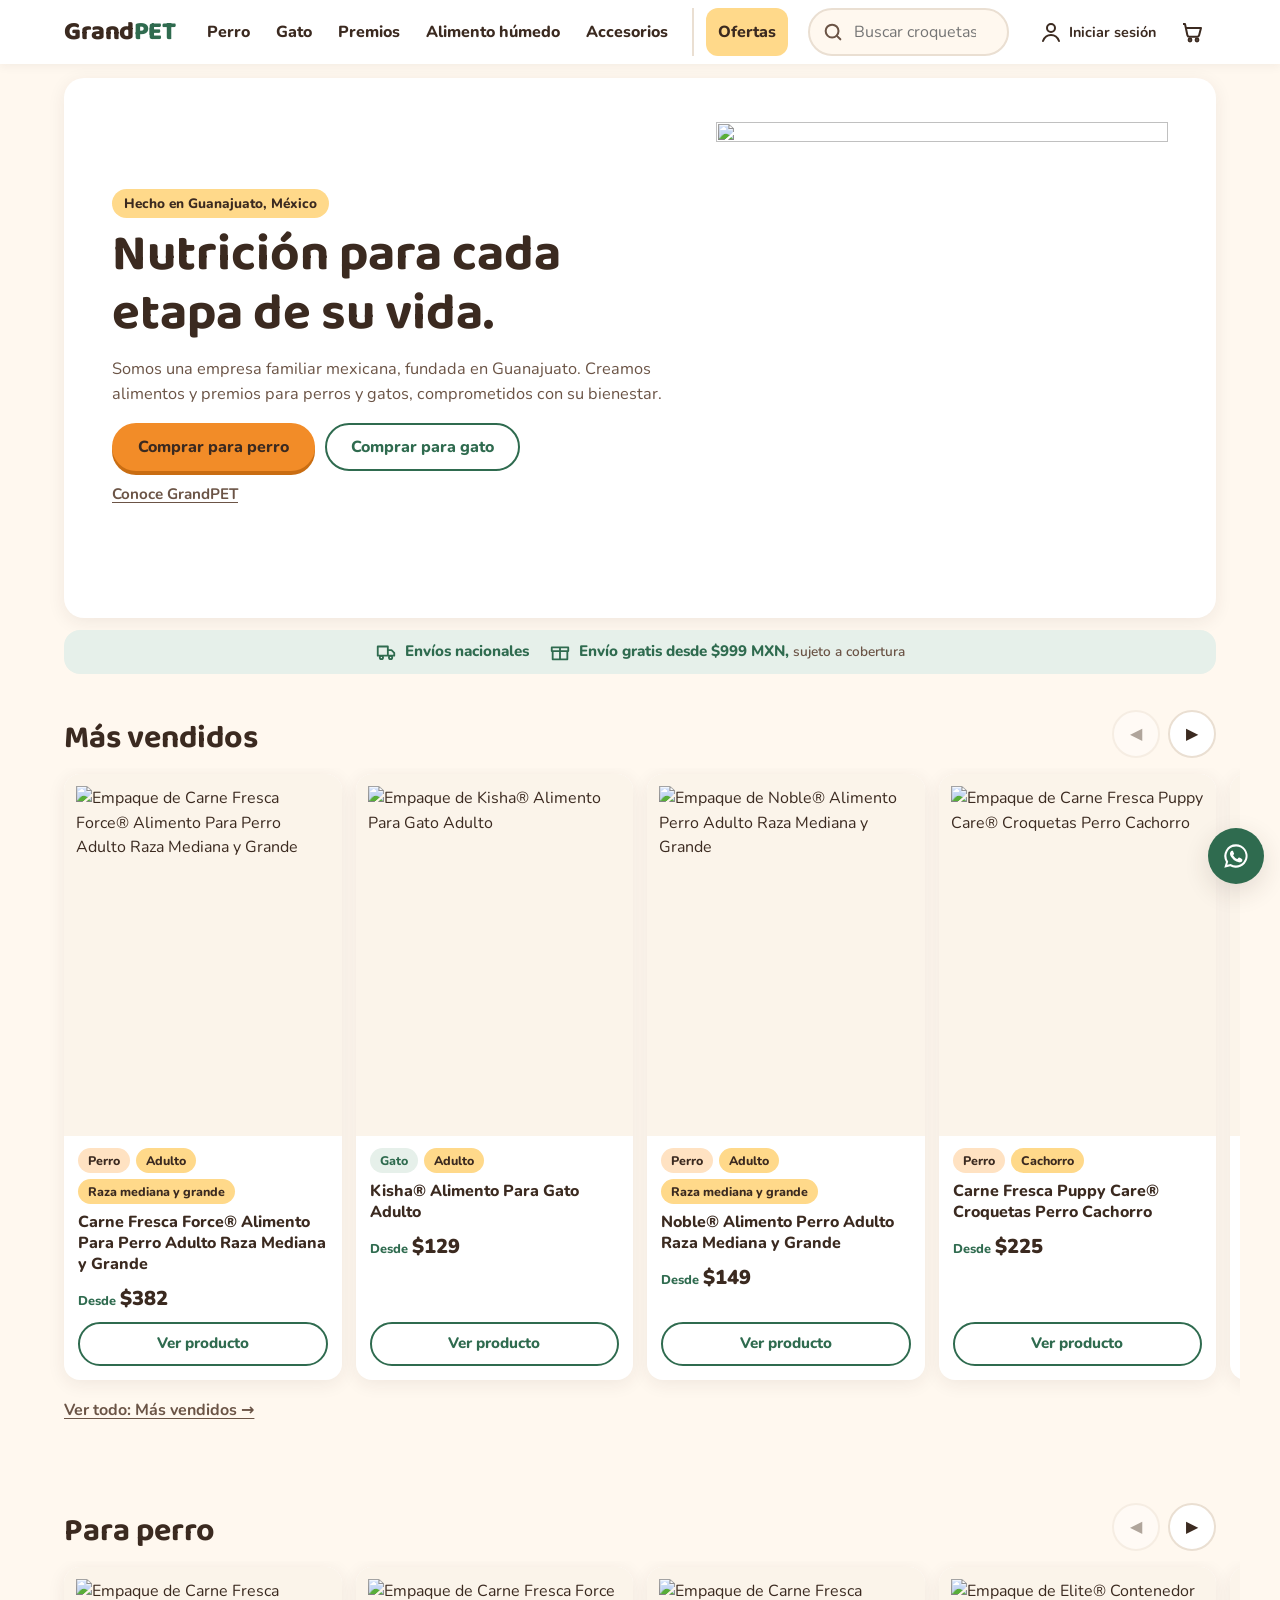
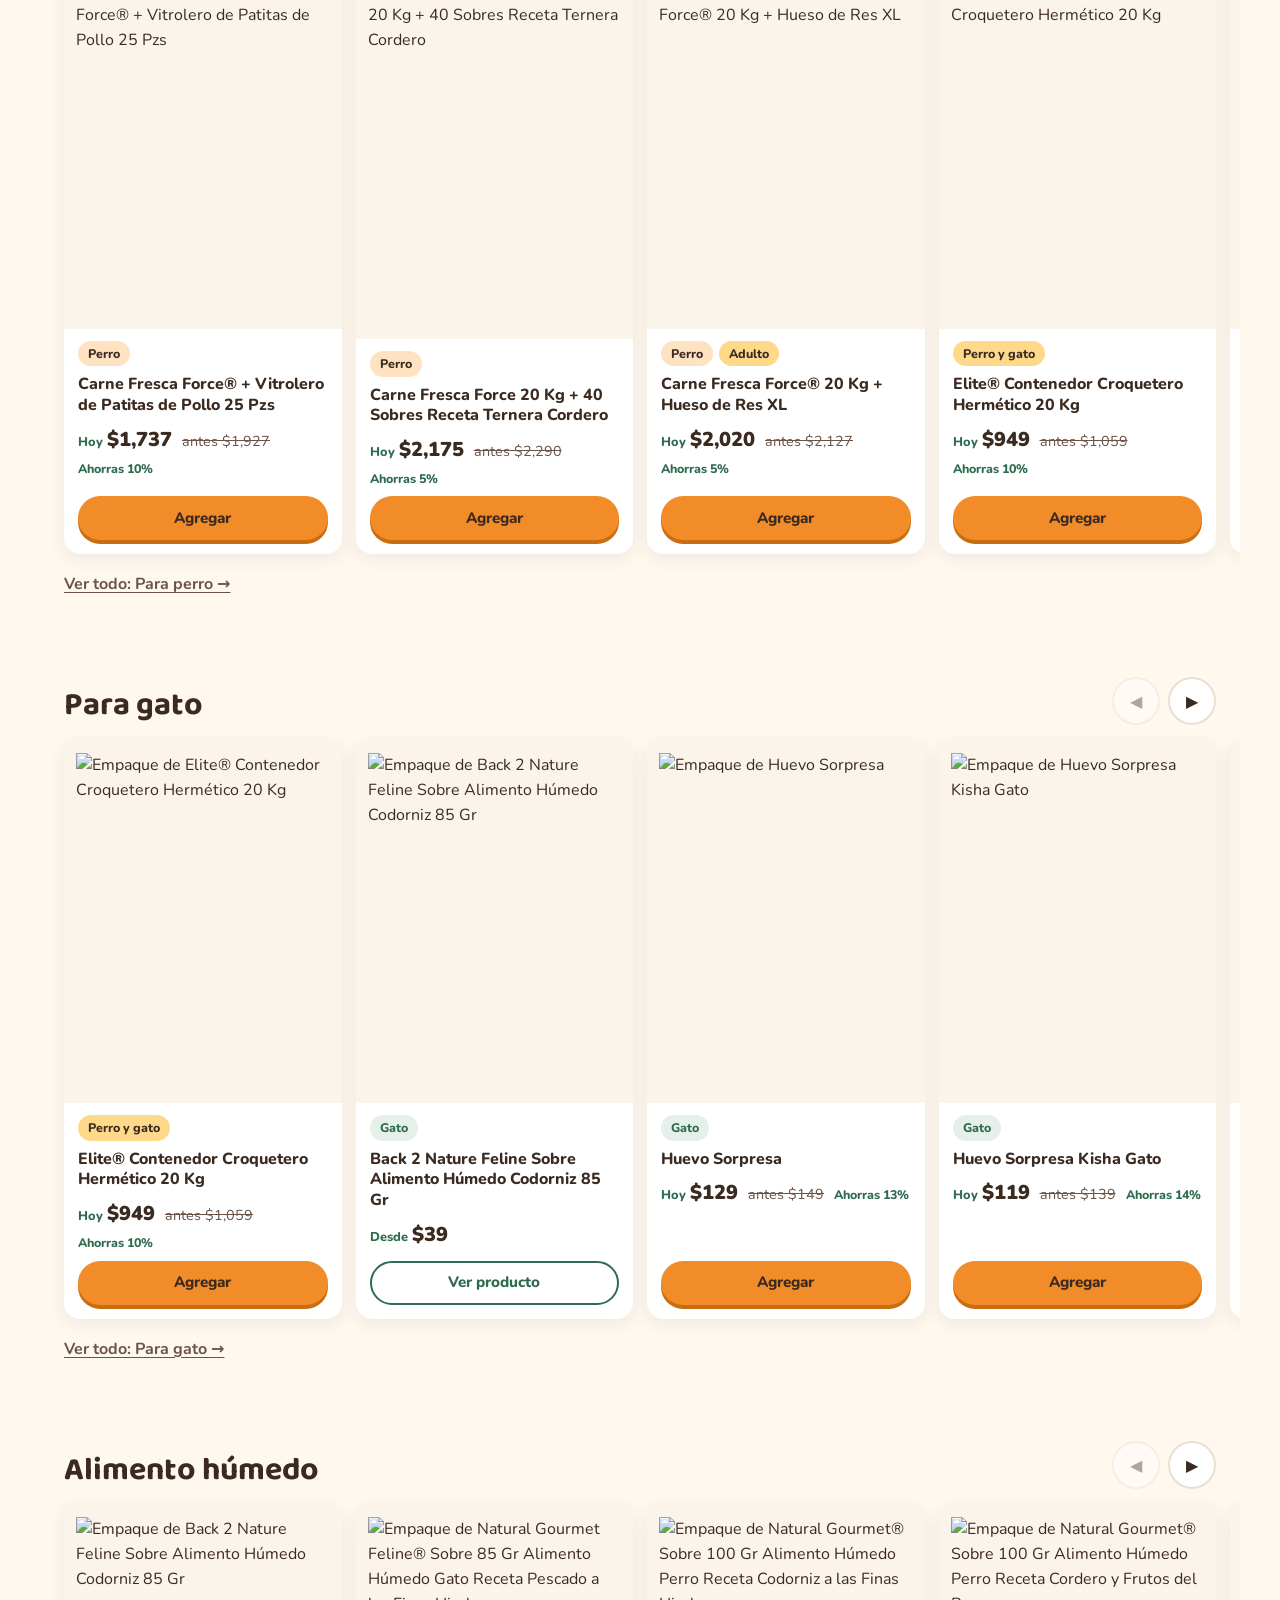
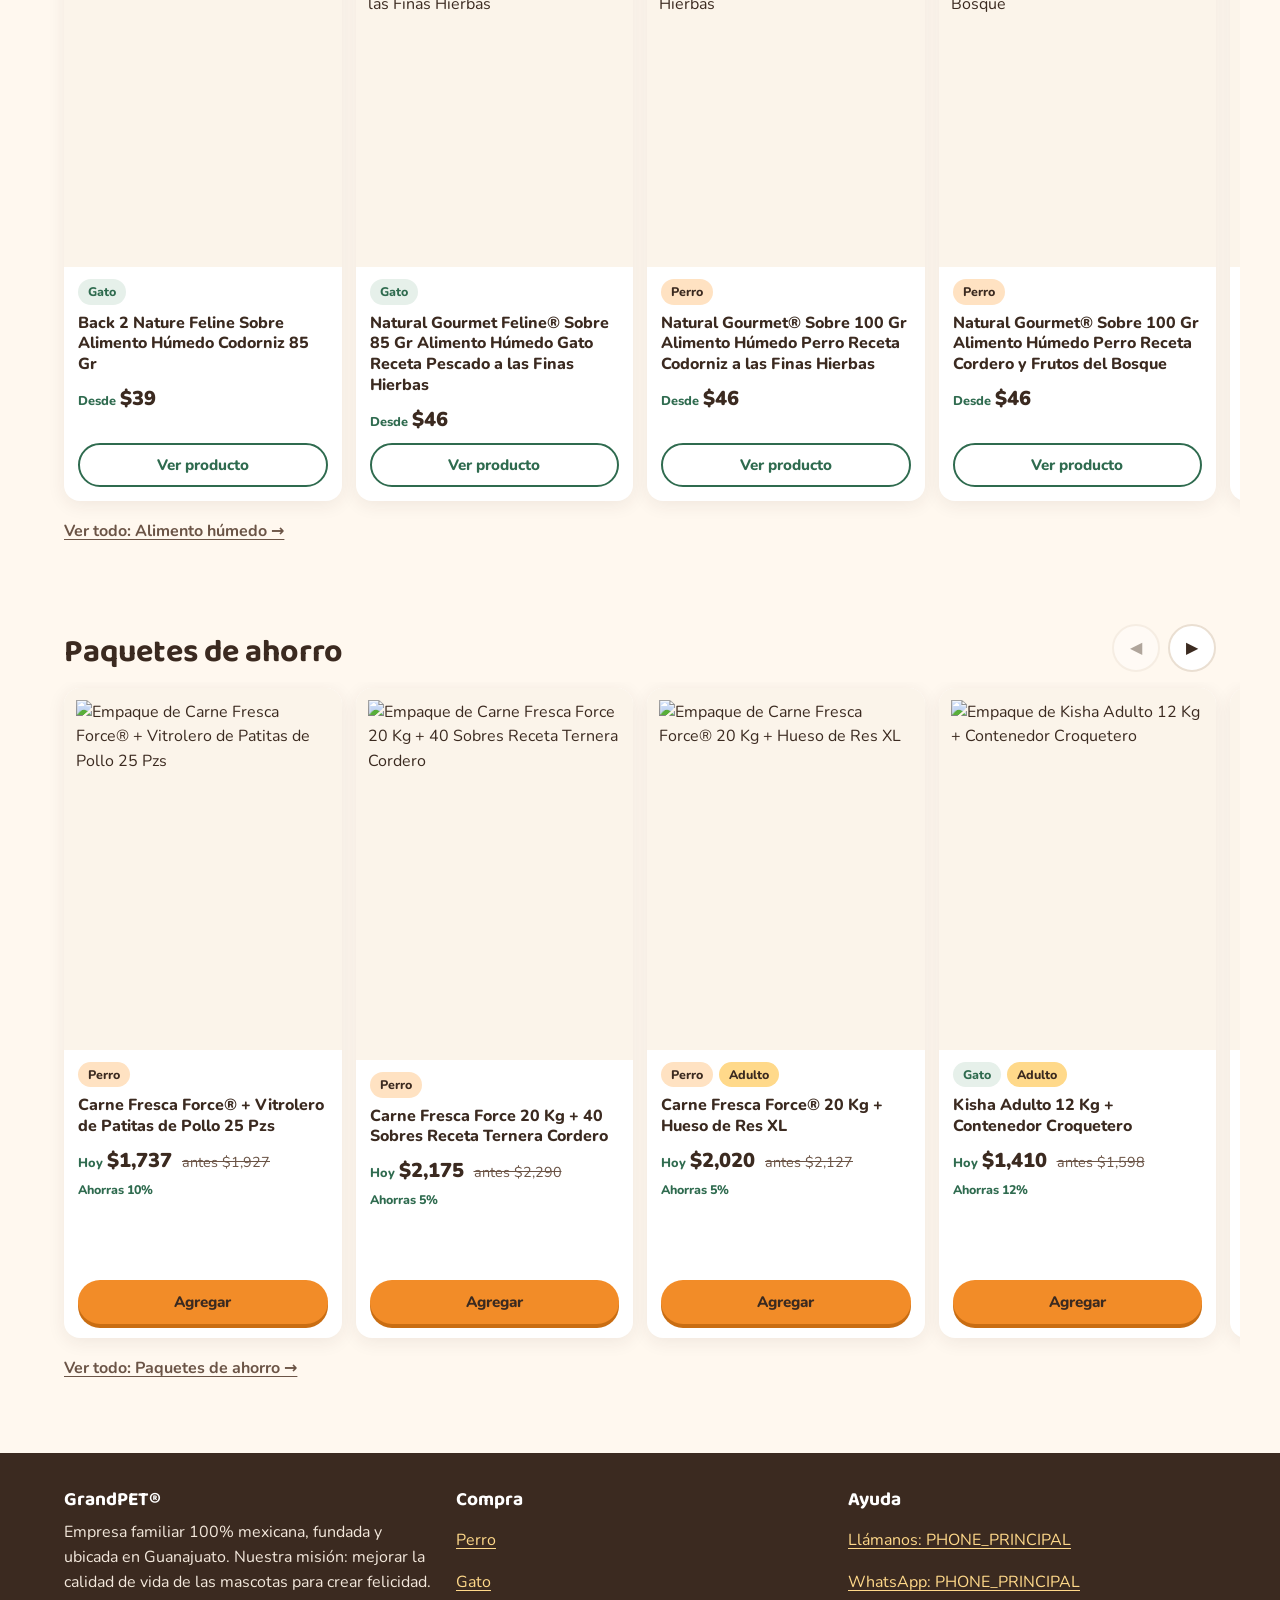
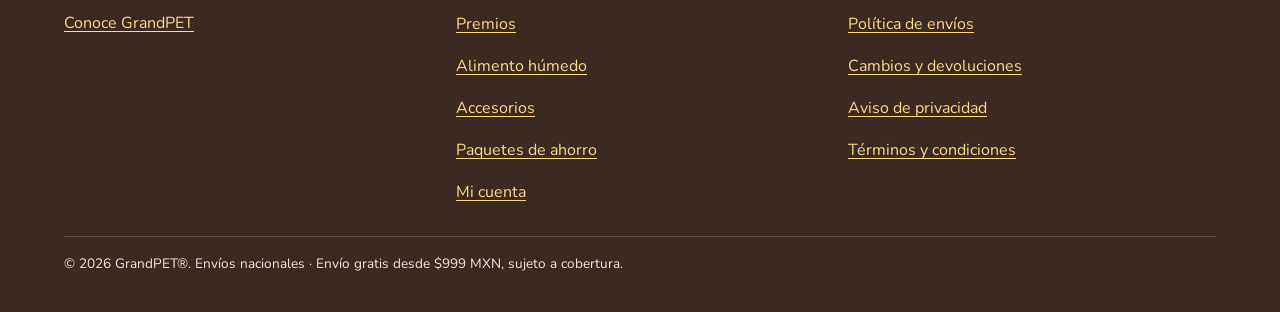
==== index.html @ 1759709c "Diseño, portada y carrusel reutilizable Paleta como variables CSS, Baloo 2 + Nunito con display=swap" ====
<!doctype html>
<html lang="es-MX">
<head>
  <meta charset="utf-8">
  <meta name="viewport" content="width=device-width, initial-scale=1">
  <title>GrandPET® | Alimento y premios para perros y gatos</title>
  <meta name="description" content="Empresa familiar mexicana de Guanajuato. Alimento seco y húmedo, premios y accesorios para perros y gatos en cada etapa. Envíos nacionales, envío gratis desde $999 MXN.">
  <meta property="og:title" content="GrandPET® | Nutrición para cada etapa de su vida">
  <meta property="og:description" content="Alimentos y premios para perros y gatos, hechos en Guanajuato por una empresa familiar mexicana.">
  <meta property="og:type" content="website">
  <meta name="theme-color" content="#FFF8EF">
  <link rel="preconnect" href="https://fonts.googleapis.com">
  <link rel="preconnect" href="https://fonts.gstatic.com" crossorigin>
  <link rel="preconnect" href="https://cdn.shopify.com" crossorigin>
  <link rel="stylesheet" href="https://fonts.googleapis.com/css2?family=Baloo+2:wght@600;700;800&family=Nunito:wght@400;600;700;800;900&display=swap">
  <link rel="stylesheet" href="assets/css/styles.css">
</head>
<body>
  <a class="skip" href="#main">Saltar al contenido</a>
  <div id="site-header"></div>

  <main id="main">
    <section class="hero" aria-labelledby="hero-t">
      <div class="wrap">
        <div class="hero-card">
          <div>
            <span class="hero-kicker">Hecho en Guanajuato, México</span>
            <h1 id="hero-t">Nutrición para cada etapa de su vida.</h1>
            <p class="hero-sub">Somos una empresa familiar mexicana, fundada en Guanajuato. Creamos alimentos y premios para perros y gatos, comprometidos con su bienestar.</p>
            <div class="hero-ctas">
              <a class="btn btn-primary" href="coleccion.html?c=perro">Comprar para perro</a>
              <a class="btn btn-secondary" href="coleccion.html?c=gato">Comprar para gato</a>
            </div>
            <p class="hero-more"><a class="link-quiet" href="https://grandpet.com/acerca/">Conoce GrandPET</a></p>
          </div>
          <div class="hero-art" aria-hidden="true">
            <img src="https://cdn.shopify.com/s/files/1/0095/4223/8266/files/Carne_Fresca_Force_20_Kg_1_Kg_Gratis.jpg?v=1794587382&amp;width=600"
                 srcset="https://cdn.shopify.com/s/files/1/0095/4223/8266/files/Carne_Fresca_Force_20_Kg_1_Kg_Gratis.jpg?v=1794587382&amp;width=400 400w,
                         https://cdn.shopify.com/s/files/1/0095/4223/8266/files/Carne_Fresca_Force_20_Kg_1_Kg_Gratis.jpg?v=1794587382&amp;width=600 600w"
                 sizes="40vw" alt="" width="567" height="756" loading="lazy" decoding="async">
          </div>
        </div>
        <ul class="trust" aria-label="Envíos">
          <li><svg viewBox="0 0 24 24" fill="none" stroke="currentColor" stroke-width="2" stroke-linejoin="round" aria-hidden="true"><path d="M3 6h11v10H3zM14 10h4l3 3v3h-7"/><circle cx="7" cy="18" r="1.8"/><circle cx="17" cy="18" r="1.8"/></svg>Envíos nacionales</li>
          <li><svg viewBox="0 0 24 24" fill="none" stroke="currentColor" stroke-width="2" stroke-linejoin="round" aria-hidden="true"><path d="M4 11h16v9H4zM3 7h18v4H3zM12 7v13"/></svg><span>Envío gratis desde $999 MXN, <small>sujeto a cobertura</small></span></li>
        </ul>
      </div>
    </section>

    <!-- Carruseles reutilizables. Configura cada uno con atributos:
         data-title, data-collection (perro, gato, premios, humedo, accesorios, ofertas, cachorros, gatitos,
         paquetes, mas-vendidos, todo), data-limit (cantidad) y data-autoplay="6" para activar autoplay. -->
    <section class="section" data-carousel data-collection="mas-vendidos" data-title="Más vendidos" data-limit="10" data-eager></section>
    <section class="section" data-carousel data-collection="perro" data-title="Para perro" data-limit="10"></section>
    <section class="section" data-carousel data-collection="gato" data-title="Para gato" data-limit="10"></section>
    <section class="section" data-carousel data-collection="humedo" data-title="Alimento húmedo" data-limit="10"></section>
    <section class="section" data-carousel data-collection="paquetes" data-title="Paquetes de ahorro" data-limit="10"></section>
  </main>

  <div id="site-footer"></div>
  <script src="data/products.js" defer></script>
  <script src="assets/js/config.js" defer></script>
  <script src="assets/js/app.js" defer></script>
</body>
</html>
---- assets/css/styles.css ----
/* GrandPET — estilos del sitio. Mobile-first. */
:root {
  --crema: #FFF8EF;
  --naranja: #F28C28;
  --naranja-hover: #E07A14;
  --verde: #2F6B4F;
  --verde-claro: #E6F0EA;
  --cafe: #3B2A20;
  --cafe-suave: #6B5446;
  --amarillo: #FFD98A;
  --blanco: #FFFFFF;
  --borde: #EADFD2;
  --error: #A23B2A;
  --radio: 16px;
  --radio-lg: 20px;
  --sombra: 0 4px 18px rgba(59, 42, 32, .08);
  --sombra-hover: 0 8px 26px rgba(59, 42, 32, .14);
  --foco: 0 0 0 3px var(--blanco), 0 0 0 6px var(--verde);
  --titulos: "Baloo 2", "Fredoka", system-ui, sans-serif;
  --texto: "Nunito", "Inter", system-ui, sans-serif;
  --ancho: 1200px;
  --gutter: 16px;
}

*, *::before, *::after { box-sizing: border-box; }
html { -webkit-text-size-adjust: 100%; scroll-padding-top: 90px; }
body {
  margin: 0; background: var(--crema); color: var(--cafe);
  font-family: var(--texto); font-size: 1rem; line-height: 1.55;
}
img { max-width: 100%; height: auto; display: block; }
a { color: var(--verde); text-underline-offset: 3px; }
a:hover { color: var(--cafe); }
h1, h2, h3, h4 { font-family: var(--titulos); line-height: 1.15; margin: 0 0 .5em; color: var(--cafe); }
h1 { font-size: clamp(1.9rem, 6vw, 3.2rem); }
h2 { font-size: clamp(1.4rem, 4vw, 2rem); }
p { margin: 0 0 1em; }
:focus-visible { outline: 3px solid var(--verde); outline-offset: 3px; }
.sr-only { position: absolute; width: 1px; height: 1px; padding: 0; margin: -1px; overflow: hidden; clip: rect(0 0 0 0); white-space: nowrap; border: 0; }
.skip { position: absolute; left: 8px; top: -60px; background: var(--cafe); color: var(--blanco); padding: 12px 16px; border-radius: 10px; z-index: 100; }
.skip:focus { top: 8px; color: var(--blanco); }
.wrap { max-width: var(--ancho); margin: 0 auto; padding: 0 var(--gutter); }
.section { padding: 32px 0; }

/* ---------- Botones: un principal, un secundario ---------- */
.btn {
  display: inline-flex; align-items: center; justify-content: center; gap: 8px;
  min-height: 48px; padding: 12px 24px; border-radius: 999px;
  font: 800 1rem/1.1 var(--texto); text-decoration: none; cursor: pointer;
  border: 2px solid transparent; transition: background .15s, transform .15s, box-shadow .15s, color .15s;
}
/* Texto café sobre naranja: 5.8:1 (AA). Blanco sobre este naranja no pasa AA. */
.btn-primary { background: var(--naranja); color: var(--cafe); box-shadow: 0 4px 0 #C96D12; }
.btn-primary:hover { background: var(--naranja-hover); color: var(--cafe); }
.btn-primary:active { transform: translateY(2px); box-shadow: 0 2px 0 #C96D12; }
.btn-secondary { background: var(--blanco); color: var(--verde); border-color: var(--verde); }
.btn-secondary:hover { background: var(--verde); color: var(--blanco); }
.btn-small { min-height: 44px; padding: 10px 16px; font-size: .95rem; }
.btn-block { width: 100%; }
.btn[disabled] { opacity: .55; cursor: not-allowed; box-shadow: none; }
.link-quiet { color: var(--cafe-suave); font-weight: 700; }

/* ---------- Promo ---------- */
.promo-bar { background: var(--verde); color: var(--blanco); text-align: center; font-size: .92rem; padding: 8px var(--gutter); }
.promo-bar a { color: var(--amarillo); font-weight: 800; }
.promo-bar code { background: var(--amarillo); color: var(--cafe); padding: 1px 8px; border-radius: 6px; font-weight: 800; font-family: var(--texto); }

/* ---------- Header ---------- */
.site-header { background: var(--blanco); position: sticky; top: 0; z-index: 40; box-shadow: 0 2px 10px rgba(59,42,32,.06); }
.site-header .wrap { position: relative; }
.header-row { display: flex; align-items: center; gap: 8px; min-height: 64px; }
.logo { font-family: var(--titulos); font-weight: 800; font-size: 1.6rem; color: var(--cafe); text-decoration: none; letter-spacing: -.5px; }
.logo span { color: var(--verde); }
.header-actions { margin-left: auto; display: flex; align-items: center; gap: 2px; }
.icon-btn {
  display: inline-flex; align-items: center; justify-content: center; gap: 6px;
  min-width: 48px; min-height: 48px; padding: 0 10px; border-radius: 999px;
  background: none; border: 0; color: var(--cafe); text-decoration: none; font: 700 .9rem var(--texto); cursor: pointer; position: relative;
}
.icon-btn:hover { background: var(--crema); color: var(--cafe); }
.icon-btn svg { width: 24px; height: 24px; flex: none; }
.account-label { display: none; }
.cart-count {
  position: absolute; top: 4px; right: 2px; min-width: 20px; height: 20px; padding: 0 5px;
  border-radius: 999px; background: var(--naranja); color: var(--cafe); font-size: .75rem; font-weight: 800;
  display: grid; place-items: center;
}
.cart-count[hidden] { display: none; }
.main-nav { display: none; }
.main-nav.open { display: block; position: absolute; left: 0; right: 0; top: 100%; background: var(--blanco); box-shadow: var(--sombra); padding: 8px var(--gutter) 16px; }
.main-nav ul { list-style: none; margin: 0; padding: 0; }
.main-nav a { display: flex; align-items: center; min-height: 48px; padding: 0 12px; color: var(--cafe); text-decoration: none; font-weight: 800; border-radius: 12px; }
.main-nav a:hover, .main-nav a[aria-current="page"] { background: var(--crema); }
.main-nav .nav-ofertas a { background: var(--amarillo); }
.search-row { padding: 0 0 12px; }
.header-search { display: none; }

/* ---------- Búsqueda predictiva ---------- */
.search { position: relative; }
.search input {
  width: 100%; min-height: 48px; padding: 10px 16px 10px 44px; border-radius: 999px;
  border: 2px solid var(--borde); background: var(--crema); font: 1rem var(--texto); color: var(--cafe);
}
.search input:focus-visible { border-color: var(--verde); outline-offset: 0; }
.search > svg { position: absolute; left: 14px; top: 13px; width: 22px; height: 22px; color: var(--cafe-suave); pointer-events: none; }
.search-results {
  position: absolute; left: 0; right: 0; top: calc(100% + 6px); background: var(--blanco); border-radius: var(--radio);
  box-shadow: var(--sombra-hover); padding: 8px; z-index: 50; max-height: 70vh; overflow: auto;
}
.search-results[hidden] { display: none; }
.search-results [role="option"] { display: flex; gap: 12px; align-items: center; padding: 8px; border-radius: 12px; text-decoration: none; color: var(--cafe); }
.search-results [role="option"]:hover, .search-results [aria-selected="true"] { background: var(--crema); }
.search-results img { width: 48px; height: 48px; object-fit: contain; flex: none; }
.search-results .muted { padding: 8px; margin: 0; color: var(--cafe-suave); font-size: .92rem; }
.chips { display: flex; flex-wrap: wrap; gap: 8px; padding: 4px 8px 8px; }
.chip { display: inline-flex; align-items: center; min-height: 40px; padding: 0 14px; border-radius: 999px; background: var(--verde-claro); color: var(--verde); font-weight: 800; text-decoration: none; }
.chip:hover { background: var(--verde); color: var(--blanco); }

/* ---------- Hero ---------- */
.hero { padding: 14px 0 4px; }
.hero-card {
  background: var(--blanco); border-radius: var(--radio-lg); box-shadow: var(--sombra);
  padding: 22px 18px; display: grid; gap: 16px; overflow: hidden;
}
.hero-kicker { display: inline-block; background: var(--amarillo); color: var(--cafe); font-weight: 800; font-size: .85rem; padding: 4px 12px; border-radius: 999px; margin-bottom: 8px; }
.hero h1 { margin-bottom: .25em; }
.hero-sub { font-size: 1.02rem; color: var(--cafe-suave); max-width: 56ch; margin-bottom: 16px; }
.hero-ctas { display: grid; gap: 10px; }
.hero-more { margin: 12px 0 0; font-size: .95rem; }
.hero-art { display: none; }
.hero-art img { width: 100%; aspect-ratio: 1 / 1; object-fit: contain; }
.trust {
  list-style: none; display: flex; flex-wrap: wrap; justify-content: center; gap: 6px 20px;
  margin: 12px 0 0; padding: 10px 14px; border-radius: var(--radio); background: var(--verde-claro); color: var(--verde); font-weight: 800; font-size: .95rem;
}
.trust li { display: flex; align-items: center; gap: 8px; }
.trust svg { width: 22px; height: 22px; flex: none; }
.trust small { font-weight: 600; color: var(--cafe-suave); font-size: .85rem; }

/* ---------- Tarjeta de producto ---------- */
.card {
  position: relative; background: var(--blanco); border-radius: var(--radio); box-shadow: var(--sombra);
  display: flex; flex-direction: column; overflow: hidden; height: 100%; transition: box-shadow .2s;
}
.card:hover { box-shadow: var(--sombra-hover); }
.card-media { aspect-ratio: 4 / 5; background: #FBF4EA; padding: 12px; } /* fotos de empaque son 3:4 */
.card-media img { width: 100%; height: 100%; object-fit: contain; }
.card-body { padding: 12px 14px 14px; display: flex; flex-direction: column; gap: 8px; flex: 1; }
.tags { display: flex; flex-wrap: wrap; gap: 6px; }
.tag { font-size: .78rem; font-weight: 800; padding: 3px 10px; border-radius: 999px; background: var(--amarillo); color: var(--cafe); }
.tag-perro { background: #FFE2C2; }
.tag-gato { background: var(--verde-claro); color: var(--verde); }
.card-title { font-family: var(--texto); font-size: 1rem; font-weight: 800; margin: 0; line-height: 1.3; }
.card-title a { color: var(--cafe); text-decoration: none; }
.card-title a::after { content: ""; position: absolute; inset: 0; } /* toda la tarjeta es clicable */
.card .btn { position: relative; z-index: 1; margin-top: auto; }
.price { display: flex; flex-wrap: wrap; align-items: baseline; gap: 4px 10px; }
.price-now { font-size: 1.25rem; font-weight: 900; color: var(--cafe); }
.price-now small { font-size: .8rem; font-weight: 800; color: var(--verde); margin-right: 4px; }
.price-was { font-size: .9rem; color: var(--cafe-suave); text-decoration: line-through; }
.price-off { font-size: .78rem; font-weight: 800; color: var(--verde); }
.stars { color: #8A5A00; font-size: .9rem; }
.soldout { font-size: .85rem; font-weight: 800; color: var(--error); }

/* ---------- Carrusel (scroll-snap) ---------- */
.carousel-head { display: flex; align-items: flex-end; justify-content: space-between; gap: 12px; margin-bottom: 10px; }
.carousel-head h2 { margin: 0; }
.carousel-head a { font-weight: 800; white-space: nowrap; }
.carousel-arrows { display: none; gap: 8px; }
.arrow {
  width: 48px; height: 48px; border-radius: 50%; border: 2px solid var(--borde); background: var(--blanco); color: var(--cafe);
  display: grid; place-items: center; cursor: pointer; font-size: 1rem;
}
.arrow:hover:not([disabled]) { border-color: var(--verde); color: var(--verde); }
.arrow[disabled] { opacity: .4; cursor: default; }
.track {
  --per: 1.3; --gap: 14px;
  list-style: none; display: flex; gap: var(--gap); overflow-x: auto; scroll-snap-type: x mandatory; scroll-behavior: smooth;
  margin: 0 calc(var(--gutter) * -1); padding: 6px var(--gutter) 18px; scroll-padding-inline: var(--gutter);
  scrollbar-width: none; overscroll-behavior-x: contain;
}
.track::-webkit-scrollbar { display: none; }
.track > li { flex: 0 0 calc((100% - var(--gap) * (var(--per) - 1)) / var(--per)); scroll-snap-align: start; }
.track.dragging { scroll-snap-type: none; scroll-behavior: auto; cursor: grabbing; user-select: none; }
.track.dragging a, .track.dragging button { pointer-events: none; }

/* ---------- Colección ---------- */
.breadcrumbs { font-size: .9rem; color: var(--cafe-suave); padding: 16px 0 0; }
.breadcrumbs a { color: var(--cafe-suave); }
.coll-head { padding: 8px 0 0; }
.coll-head p { color: var(--cafe-suave); max-width: 70ch; }
.coll-tools { display: flex; gap: 10px; align-items: center; justify-content: space-between; margin: 8px 0 16px; flex-wrap: wrap; }
.coll-tools select { min-height: 48px; border-radius: 12px; border: 2px solid var(--borde); background: var(--blanco); padding: 0 12px; font: 700 .95rem var(--texto); color: var(--cafe); }
.result-count { color: var(--cafe-suave); font-weight: 700; margin: 0; }
.coll-layout { display: grid; gap: 24px; padding-bottom: 40px; }
.grid { list-style: none; padding: 0; margin: 0; display: grid; grid-template-columns: repeat(2, minmax(0, 1fr)); gap: 12px; }
.filters {
  position: fixed; inset: 0; z-index: 60; background: var(--blanco); overflow: auto; padding: 16px var(--gutter) 100px;
  transform: translateX(-100%); transition: transform .25s; visibility: hidden;
}
.filters.open { transform: none; visibility: visible; }
.filters-head { display: flex; align-items: center; justify-content: space-between; }
.filters-head h2 { margin: 0; }
.filters fieldset { border: 0; border-top: 1px solid var(--borde); margin: 0; padding: 14px 0; min-width: 0; }
.filters legend { font-weight: 800; font-family: var(--titulos); font-size: 1.1rem; padding: 0; margin-bottom: 6px; float: left; width: 100%; }
.filters label { display: flex; align-items: center; gap: 10px; min-height: 44px; cursor: pointer; clear: both; }
.filters input[type="checkbox"] { width: 22px; height: 22px; accent-color: var(--verde); flex: none; }
.filters .count { color: var(--cafe-suave); font-size: .85rem; }
.price-range { display: flex; gap: 10px; clear: both; }
.price-range label { flex-direction: column; align-items: stretch; gap: 2px; font-size: .85rem; font-weight: 700; flex: 1; }
.price-range input { width: 100%; min-height: 48px; border-radius: 12px; border: 2px solid var(--borde); padding: 0 10px; font: 1rem var(--texto); color: var(--cafe); }
.filters-apply {
  position: fixed; left: 0; right: 0; bottom: 0; padding: 12px var(--gutter); background: var(--blanco);
  box-shadow: 0 -4px 16px rgba(59,42,32,.12); display: flex; gap: 10px; z-index: 61;
}
.filters-apply .btn-primary { flex: 1; }
.empty { background: var(--blanco); border-radius: var(--radio); padding: 24px; text-align: center; box-shadow: var(--sombra); }

/* ---------- Producto ---------- */
.pdp { display: grid; gap: 18px; padding: 8px 0 40px; }
.pdp-head h1 { font-size: clamp(1.5rem, 5vw, 2.4rem); margin-bottom: 8px; }
.pdp-gallery { min-width: 0; }
.gallery-main { background: var(--blanco); border-radius: var(--radio-lg); box-shadow: var(--sombra); aspect-ratio: 1 / 1; padding: 16px; margin: 0; }
.gallery-main img { width: 100%; height: 100%; object-fit: contain; }
.thumbs { display: flex; gap: 10px; overflow-x: auto; padding: 10px 2px; list-style: none; margin: 0; }
.thumbs button {
  flex: none; width: 80px; background: var(--blanco); border: 2px solid var(--borde); border-radius: 12px; padding: 4px; cursor: pointer;
  display: flex; flex-direction: column; align-items: center; gap: 2px; font: 700 .72rem var(--texto); color: var(--cafe-suave);
}
.thumbs button[aria-current="true"] { border-color: var(--verde); color: var(--verde); }
.thumbs img { width: 64px; height: 64px; object-fit: contain; }
.pdp-info { display: grid; gap: 16px; min-width: 0; }
.variant-picker { border: 0; padding: 0; margin: 0; min-width: 0; }
.variant-picker legend { font-weight: 800; margin-bottom: 8px; padding: 0; }
.variant-options { display: flex; flex-wrap: wrap; gap: 8px; }
.variant-options label { position: relative; }
.variant-options input { position: absolute; opacity: 0; width: 1px; height: 1px; }
.variant-options span {
  display: inline-flex; align-items: center; min-height: 48px; padding: 0 18px; border-radius: 12px; border: 2px solid var(--borde);
  background: var(--blanco); font-weight: 800; cursor: pointer;
}
.variant-options input:checked + span { border-color: var(--verde); background: var(--verde-claro); color: var(--verde); }
.variant-options input:focus-visible + span { outline: 3px solid var(--verde); outline-offset: 3px; }
.variant-options .agotado span { text-decoration: line-through; opacity: .6; }
.benefits { list-style: none; padding: 0; margin: 0; display: grid; gap: 8px; }
.benefits li { display: flex; gap: 10px; align-items: flex-start; font-weight: 700; }
.benefits li::before { content: "✓"; flex: none; width: 24px; height: 24px; border-radius: 50%; background: var(--verde-claro); color: var(--verde); display: grid; place-items: center; font-weight: 900; }
.buy-box { background: var(--blanco); border-radius: var(--radio-lg); box-shadow: var(--sombra); padding: 18px; display: grid; gap: 14px; }
.buy-box .price-now { font-size: 2.1rem; line-height: 1; }
.buy-row { display: flex; gap: 10px; align-items: center; }
.qty { display: inline-flex; align-items: center; border: 2px solid var(--borde); border-radius: 999px; background: var(--blanco); flex: none; }
.qty button { width: 44px; height: 44px; border: 0; background: none; font-size: 1.3rem; font-weight: 900; color: var(--cafe); cursor: pointer; border-radius: 50%; }
.qty input { width: 40px; text-align: center; border: 0; font: 800 1rem var(--texto); color: var(--cafe); background: none; -moz-appearance: textfield; appearance: textfield; }
.qty input::-webkit-outer-spin-button, .qty input::-webkit-inner-spin-button { -webkit-appearance: none; }
.buy-row .btn { flex: 1; }
.stock { font-weight: 800; font-size: .95rem; margin: 0; }
.stock.ok { color: var(--verde); }
.stock.no { color: var(--error); }
.ship-signals { list-style: none; padding: 0; margin: 0; display: grid; gap: 6px; font-size: .92rem; color: var(--cafe-suave); }
.ship-signals li { display: flex; gap: 8px; align-items: center; }
.ship-signals svg { width: 20px; height: 20px; color: var(--verde); flex: none; }
.pdp-extra { display: grid; gap: 10px; min-width: 0; }
.pdp-extra h2 { margin-top: 12px; }
.accordion { display: grid; gap: 10px; }
.accordion details { background: var(--blanco); border-radius: var(--radio); box-shadow: var(--sombra); }
.accordion summary {
  list-style: none; cursor: pointer; min-height: 56px; padding: 14px 18px; display: flex; align-items: center; justify-content: space-between; gap: 12px;
  font-family: var(--titulos); font-weight: 700; font-size: 1.1rem; border-radius: var(--radio);
}
.accordion summary::-webkit-details-marker { display: none; }
.accordion summary::after { content: "+"; font-size: 1.5rem; color: var(--verde); }
.accordion details[open] summary::after { content: "–"; }
.accordion .acc-body { padding: 0 18px 18px; overflow-x: auto; }
.acc-body table { border-collapse: collapse; width: 100%; font-size: .92rem; }
.acc-body td, .acc-body th { border: 1px solid var(--borde); padding: 6px 10px; text-align: center; }
.acc-body p:last-child { margin-bottom: 0; }

/* ---------- Carrito / toast ---------- */
.ship-progress { background: var(--verde-claro); border-radius: var(--radio); padding: 12px 14px; font-weight: 800; color: var(--verde); }
.ship-progress p { margin: 0; }
.ship-progress .bar { height: 10px; background: var(--blanco); border-radius: 999px; margin-top: 8px; overflow: hidden; }
.ship-progress .bar span { display: block; height: 100%; background: var(--verde); border-radius: 999px; transition: width .3s; }
/* Arriba a la derecha, bajo el header: no tapa precio ni botón de compra. */
.toast {
  position: fixed; top: 72px; right: 12px; left: 12px; z-index: 70; max-width: 380px; margin-left: auto;
  background: var(--blanco); border-radius: var(--radio); box-shadow: var(--sombra-hover); padding: 14px; display: grid; gap: 10px;
  border-left: 6px solid var(--verde); animation: toast-in .25s ease-out;
}
.toast[hidden] { display: none; }
.toast-row { display: flex; gap: 10px; align-items: center; }
.toast-row img { width: 48px; height: 48px; object-fit: contain; flex: none; }
.toast-row p { margin: 0; font-weight: 800; }
.toast-close { margin-left: auto; }
@keyframes toast-in { from { opacity: 0; transform: translateY(-8px); } }
.cart-layout { display: grid; gap: 20px; padding: 8px 0 40px; }
.cart-items { list-style: none; padding: 0; margin: 0; display: grid; gap: 12px; }
.cart-item { background: var(--blanco); border-radius: var(--radio); box-shadow: var(--sombra); padding: 12px; display: grid; grid-template-columns: 72px 1fr; gap: 12px; }
.cart-item img { width: 72px; height: 72px; object-fit: contain; }
.cart-item h2 { font: 800 1rem/1.3 var(--texto); margin: 0 0 2px; }
.cart-item h2 a { color: var(--cafe); text-decoration: none; }
.cart-item-actions { display: flex; align-items: center; justify-content: space-between; gap: 10px; margin-top: 6px; flex-wrap: wrap; }
.remove { background: none; border: 0; color: var(--cafe-suave); text-decoration: underline; cursor: pointer; font: 700 .9rem var(--texto); min-height: 44px; }
.summary { background: var(--blanco); border-radius: var(--radio-lg); box-shadow: var(--sombra); padding: 18px; display: grid; gap: 14px; align-self: start; }
.summary-row { display: flex; justify-content: space-between; font-weight: 800; font-size: 1.15rem; }
.summary small { color: var(--cafe-suave); }
.login-hint { background: var(--crema); border-radius: 12px; padding: 12px; font-size: .95rem; margin: 0; }

/* ---------- Footer ---------- */
.site-footer { background: var(--cafe); color: #F3E8DC; padding: 36px 0 90px; margin-top: 24px; }
.site-footer a { color: var(--amarillo); }
.site-footer h2 { color: var(--blanco); font-size: 1.2rem; }
.footer-grid { display: grid; gap: 24px; }
.footer-grid ul { list-style: none; padding: 0; margin: 0; display: grid; gap: 2px; }
.footer-grid li a { display: inline-flex; min-height: 40px; align-items: center; }
.footer-legal { border-top: 1px solid rgba(255,255,255,.15); margin-top: 24px; padding-top: 16px; font-size: .85rem; }
.wa-float {
  position: fixed; right: 16px; bottom: 16px; z-index: 30; width: 56px; height: 56px; border-radius: 50%;
  background: var(--verde); color: var(--blanco); display: grid; place-items: center; box-shadow: var(--sombra-hover);
}
.wa-float:hover { color: var(--blanco); background: #255A41; }
.wa-float svg { width: 28px; height: 28px; }

/* ---------- Tablet ---------- */
@media (min-width: 700px) {
  .track { --per: 2.3; }
  .grid { grid-template-columns: repeat(3, minmax(0, 1fr)); gap: 16px; }
  .hero-ctas { grid-template-columns: auto auto; justify-content: start; }
  .footer-grid { grid-template-columns: repeat(3, 1fr); }
  .account-label { display: inline; max-width: 140px; overflow: hidden; text-overflow: ellipsis; white-space: nowrap; }
  .cart-layout { grid-template-columns: 1fr 340px; }
}

/* ---------- Escritorio ---------- */
@media (min-width: 1024px) {
  :root { --gutter: 24px; }
  .menu-toggle { display: none; }
  .main-nav, .main-nav.open { display: block; position: static; box-shadow: none; padding: 0; background: none; }
  .main-nav ul { display: flex; gap: 2px; }
  .main-nav .nav-ofertas { margin-left: 10px; padding-left: 12px; border-left: 2px solid var(--borde); }
  .header-row { gap: 20px; }
  .search-row { display: none; }
  .header-search { display: block; flex: 1; max-width: 320px; margin-left: auto; }
  .header-actions { margin-left: 0; }
  .track { --per: 4; }
  .carousel-arrows { display: flex; }
  .hero-card { grid-template-columns: 1.3fr 1fr; align-items: center; padding: 44px 48px; }
  .hero-art { display: block; }
  .coll-layout { grid-template-columns: 260px 1fr; align-items: start; }
  .filters { position: sticky; top: 90px; transform: none; visibility: visible; padding: 0; overflow: auto; max-height: calc(100vh - 110px); background: none; z-index: auto; transition: none; }
  .filters-close, .filters-apply, .open-filters { display: none !important; }
  .pdp { grid-template-columns: 1.1fr 1fr; align-items: start; column-gap: 40px; }
  .pdp-head { grid-column: 1 / -1; }
  .pdp-gallery { position: sticky; top: 90px; }
  .pdp-extra { grid-column: 1 / -1; }
  .site-footer { padding-bottom: 24px; }
}

@media (prefers-reduced-motion: reduce) {
  *, *::before, *::after { animation-duration: .01ms !important; transition-duration: .01ms !important; scroll-behavior: auto !important; }
}
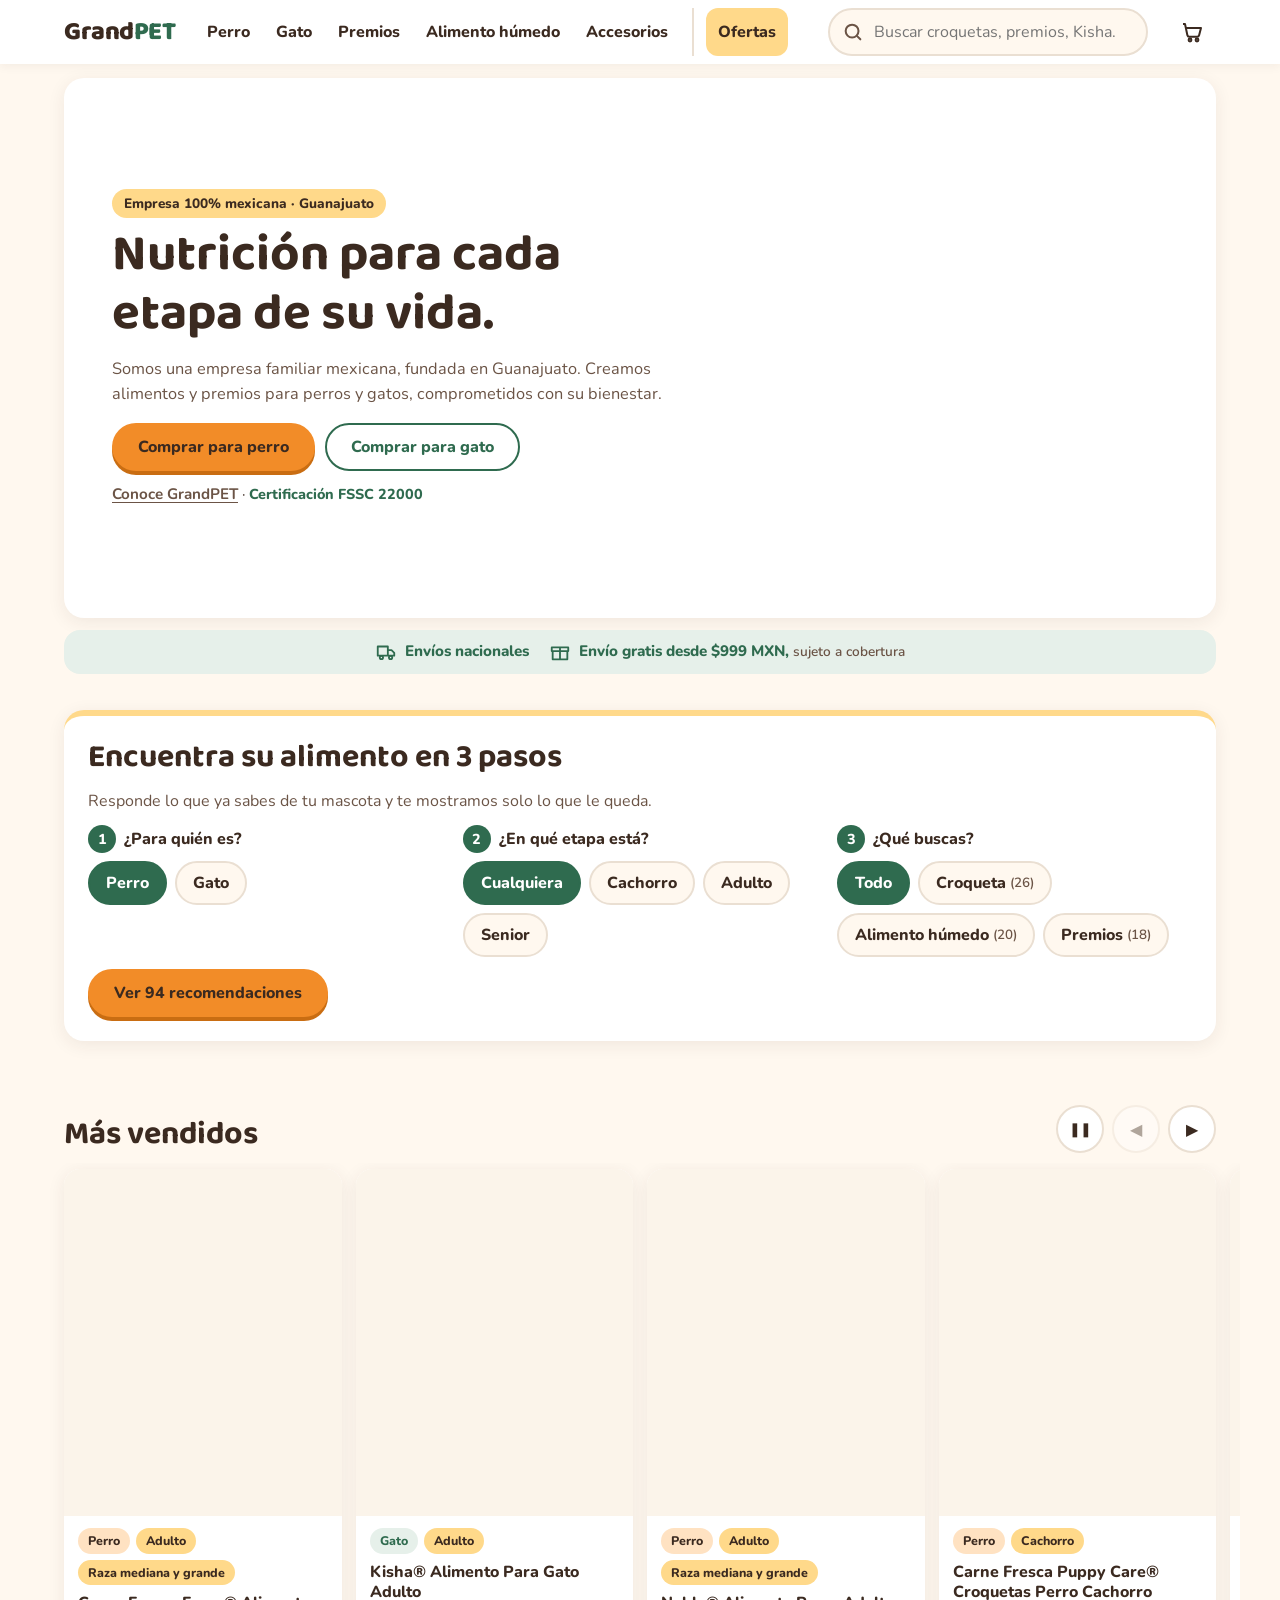
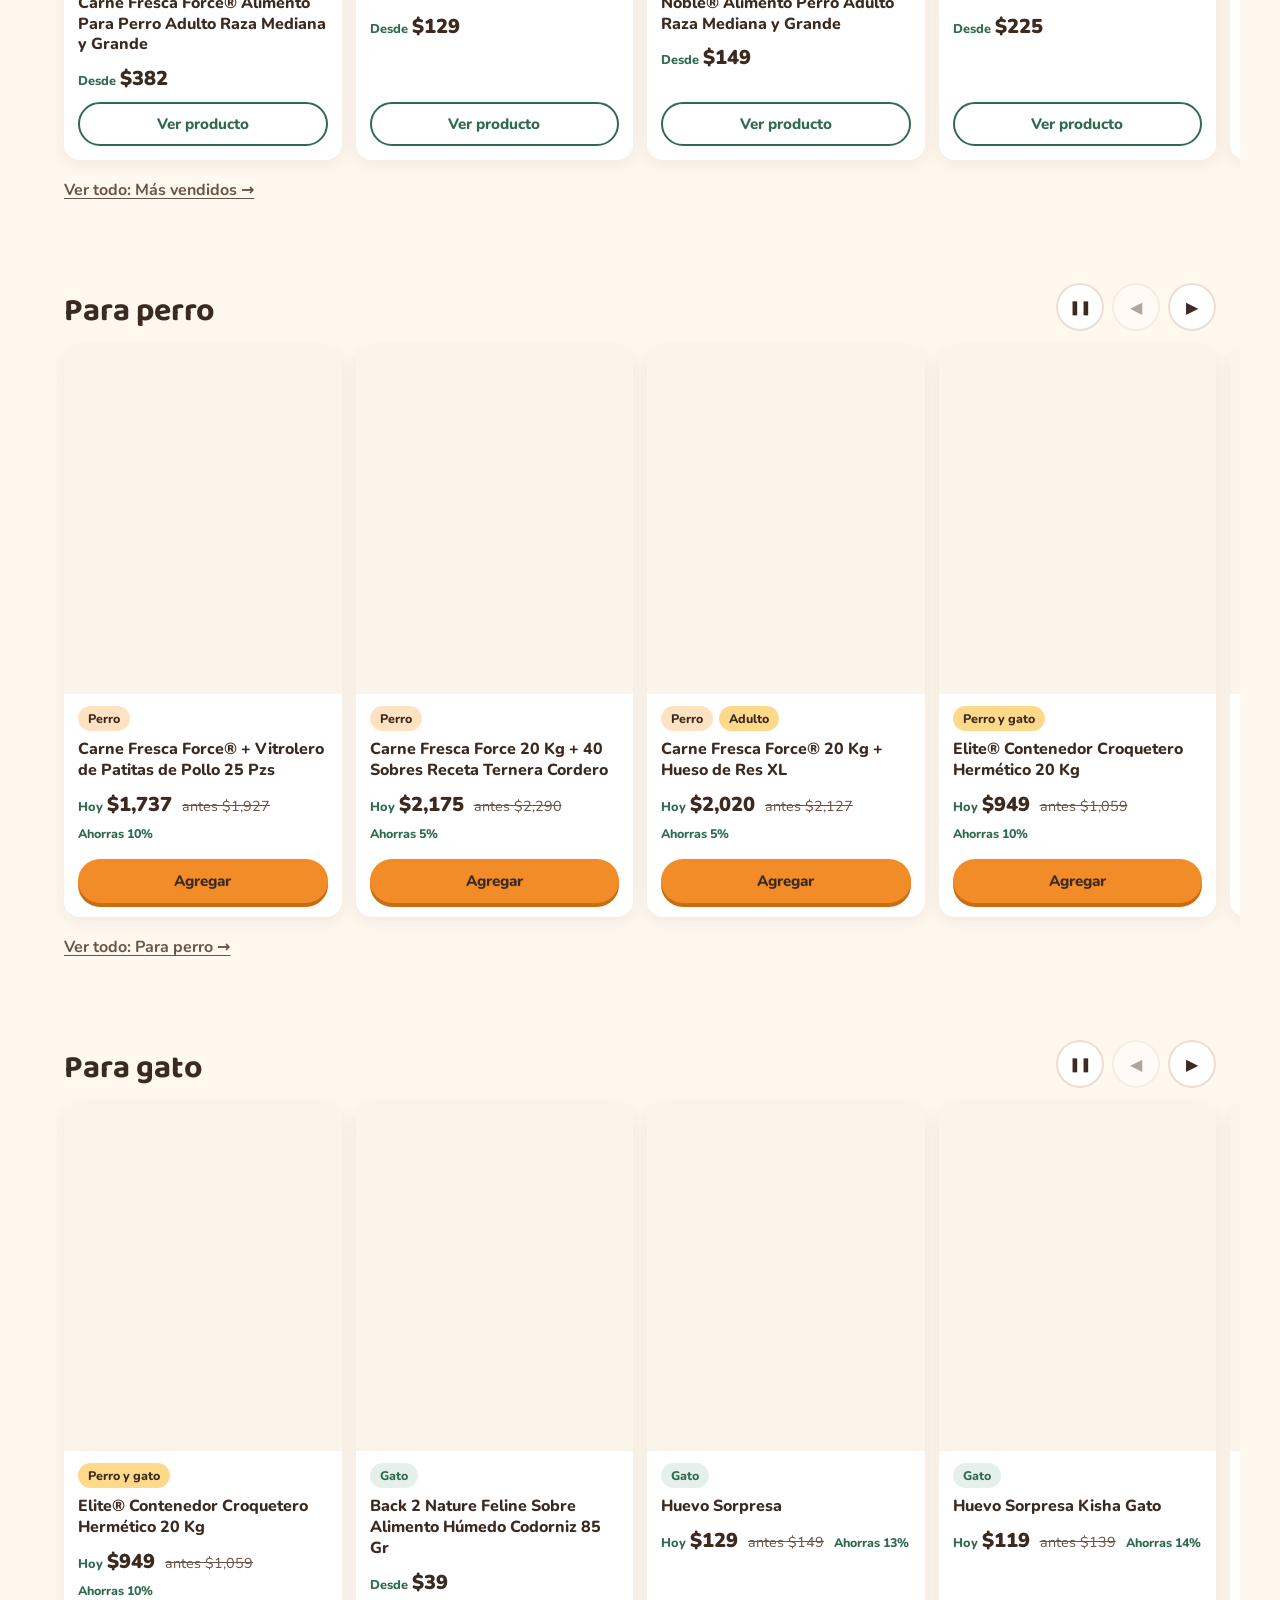
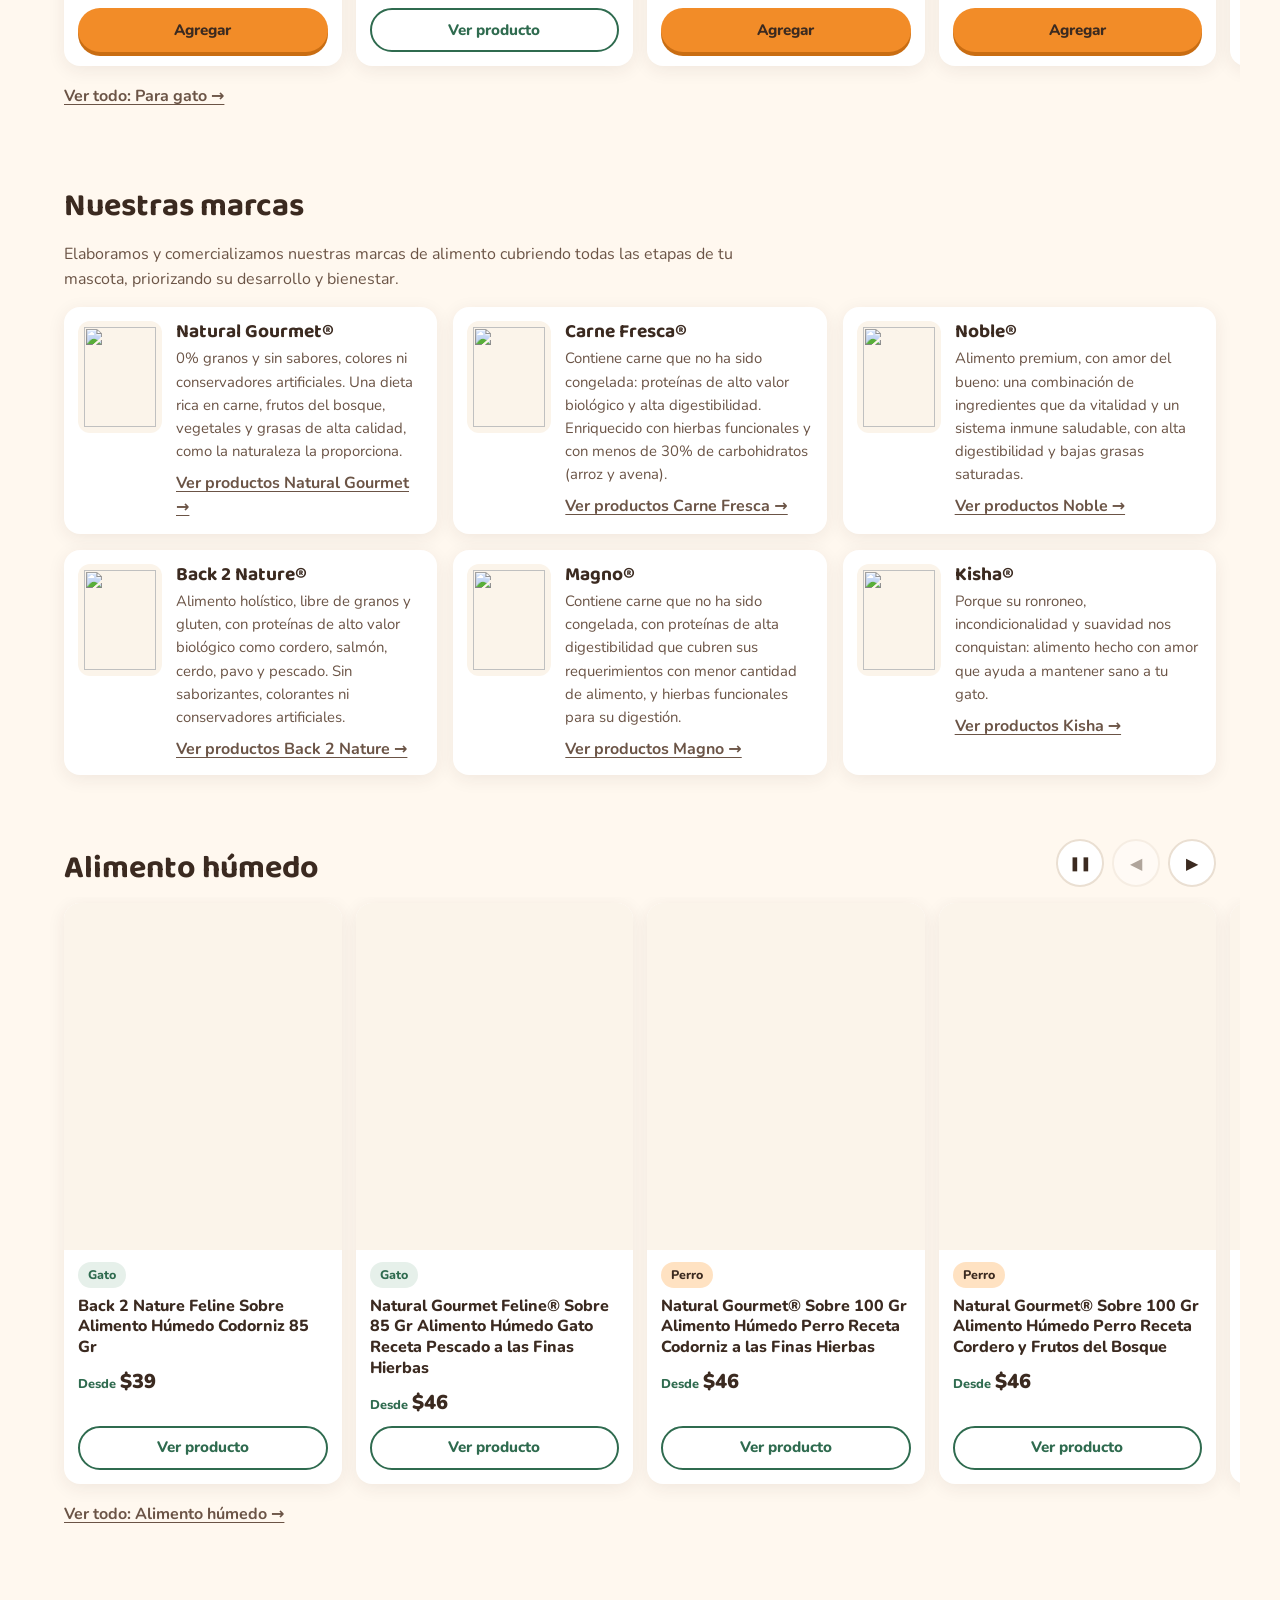
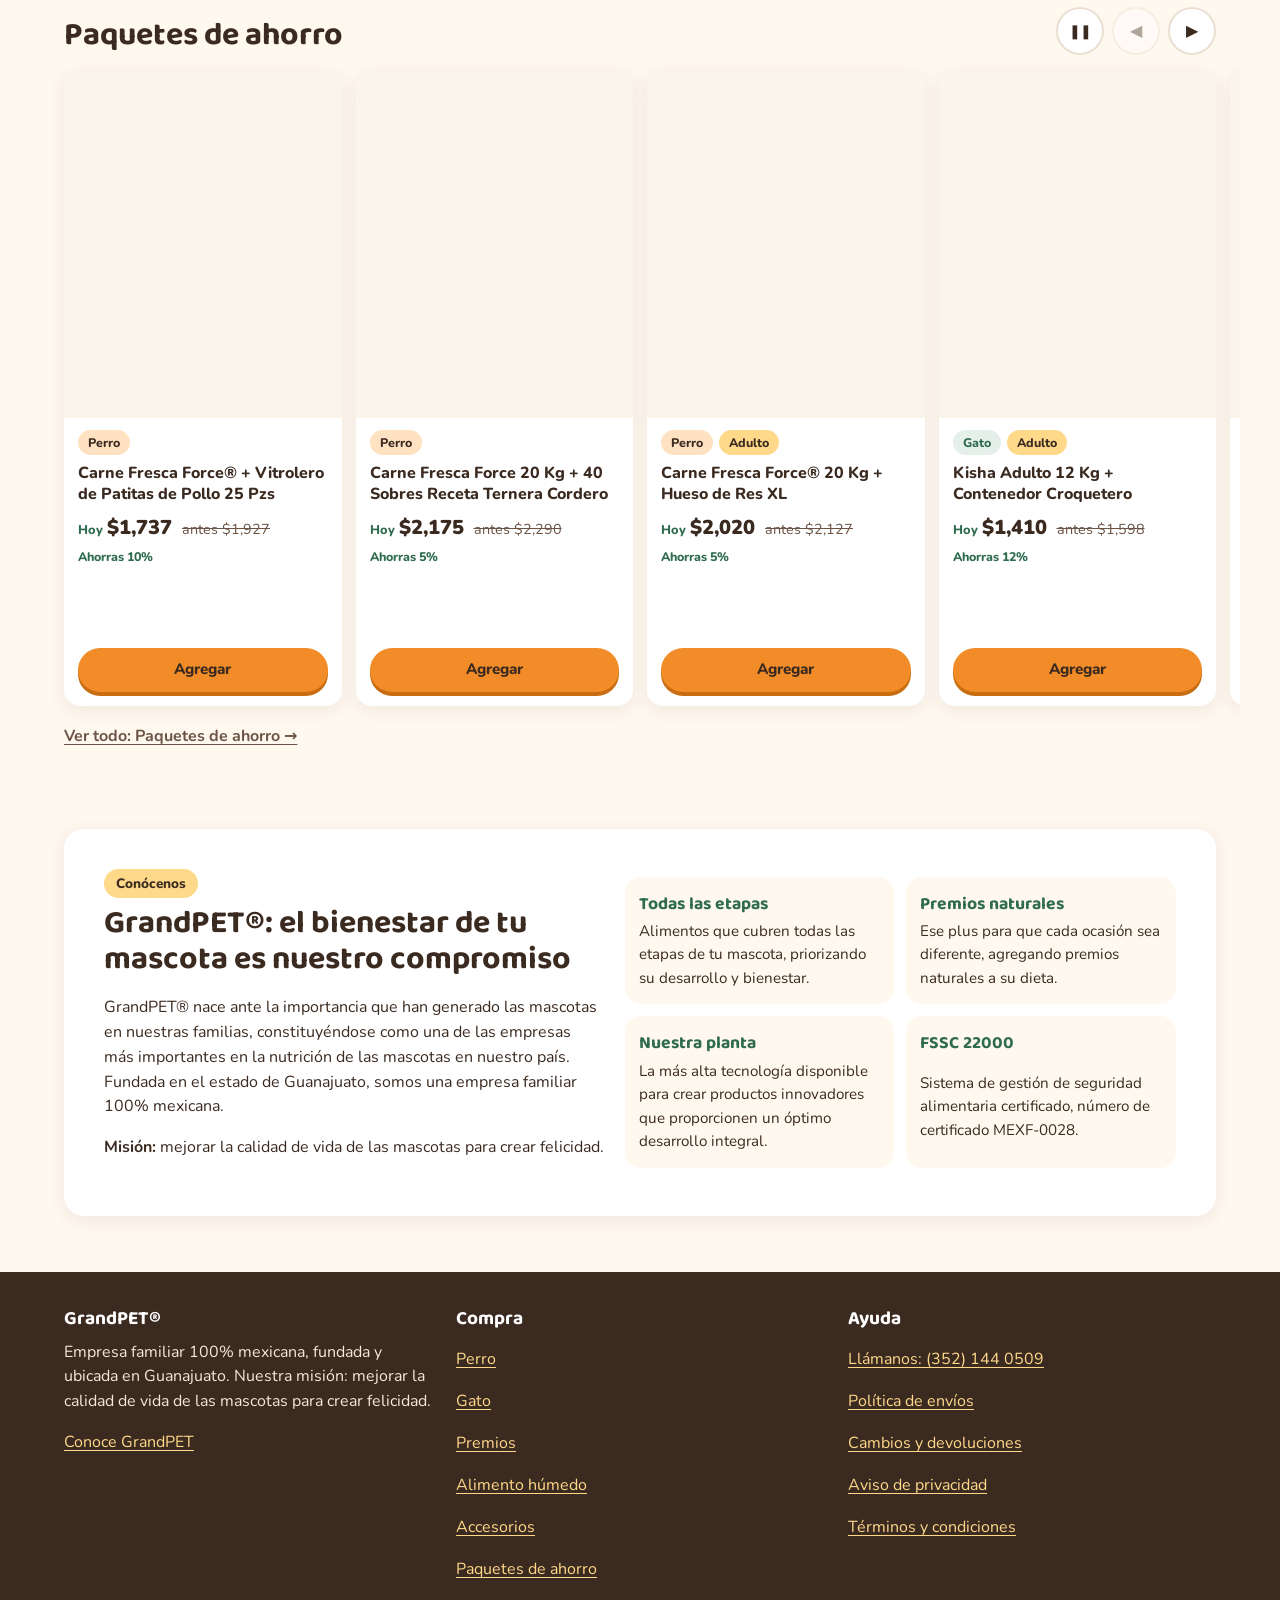
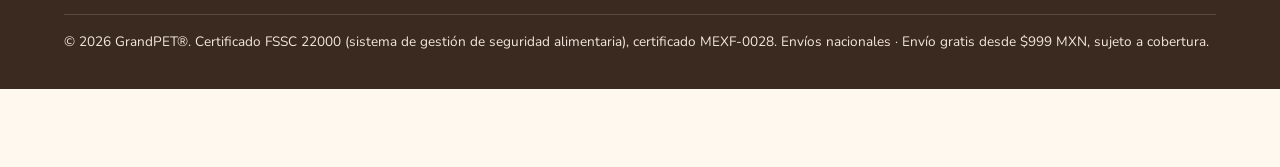
==== commit 29b647f5: "Textos de grandpet.com, selector guiado, marcas y carruseles automáticos - Portada: empresa 100% mex" ====
--- a/index.html
+++ b/index.html
@@ -24,14 +24,14 @@
       <div class="wrap">
         <div class="hero-card">
           <div>
-            <span class="hero-kicker">Hecho en Guanajuato, México</span>
+            <span class="hero-kicker">Empresa 100% mexicana · Guanajuato</span>
             <h1 id="hero-t">Nutrición para cada etapa de su vida.</h1>
             <p class="hero-sub">Somos una empresa familiar mexicana, fundada en Guanajuato. Creamos alimentos y premios para perros y gatos, comprometidos con su bienestar.</p>
             <div class="hero-ctas">
               <a class="btn btn-primary" href="coleccion.html?c=perro">Comprar para perro</a>
               <a class="btn btn-secondary" href="coleccion.html?c=gato">Comprar para gato</a>
             </div>
-            <p class="hero-more"><a class="link-quiet" href="https://grandpet.com/acerca/">Conoce GrandPET</a></p>
+            <p class="hero-more"><a class="link-quiet" href="#quienes-somos">Conoce GrandPET</a> · <span class="cert">Certificación FSSC 22000</span></p>
           </div>
           <div class="hero-art" aria-hidden="true">
             <img src="https://cdn.shopify.com/s/files/1/0095/4223/8266/files/Carne_Fresca_Force_20_Kg_1_Kg_Gratis.jpg?v=1794587382&amp;width=600"
@@ -47,19 +47,60 @@
       </div>
     </section>
 
-    <!-- Carruseles reutilizables. Configura cada uno con atributos:
+    <!-- Selector guiado: mascota → etapa → formato (lo arma assets/js/inicio.js con los datos reales) -->
+    <section class="section guide-section" aria-labelledby="guide-t">
+      <div class="wrap">
+        <form class="guide" id="guide">
+          <h2 id="guide-t">Encuentra su alimento en 3 pasos</h2>
+          <p class="guide-sub">Responde lo que ya sabes de tu mascota y te mostramos solo lo que le queda.</p>
+          <div class="guide-steps"></div>
+          <a class="btn btn-primary" id="guide-go" href="coleccion.html?c=perro">Ver recomendaciones</a>
+        </form>
+      </div>
+    </section>
+
+    <!-- Carruseles reutilizables, se desplazan solos. Configura cada uno con atributos:
          data-title, data-collection (perro, gato, premios, humedo, accesorios, ofertas, cachorros, gatitos,
-         paquetes, mas-vendidos, todo), data-limit (cantidad) y data-autoplay="6" para activar autoplay. -->
-    <section class="section" data-carousel data-collection="mas-vendidos" data-title="Más vendidos" data-limit="10" data-eager></section>
-    <section class="section" data-carousel data-collection="perro" data-title="Para perro" data-limit="10"></section>
-    <section class="section" data-carousel data-collection="gato" data-title="Para gato" data-limit="10"></section>
-    <section class="section" data-carousel data-collection="humedo" data-title="Alimento húmedo" data-limit="10"></section>
-    <section class="section" data-carousel data-collection="paquetes" data-title="Paquetes de ahorro" data-limit="10"></section>
+         paquetes, mas-vendidos, todo), data-limit (cantidad) y data-autoplay (segundos entre avances). -->
+    <section class="section" data-carousel data-collection="mas-vendidos" data-title="Más vendidos" data-limit="10" data-autoplay="4" data-eager></section>
+    <section class="section" data-carousel data-collection="perro" data-title="Para perro" data-limit="10" data-autoplay="5"></section>
+    <section class="section" data-carousel data-collection="gato" data-title="Para gato" data-limit="10" data-autoplay="4"></section>
+
+    <section class="section" aria-labelledby="marcas-t">
+      <div class="wrap">
+        <h2 id="marcas-t">Nuestras marcas</h2>
+        <p class="section-sub">Elaboramos y comercializamos nuestras marcas de alimento cubriendo todas las etapas de tu mascota, priorizando su desarrollo y bienestar.</p>
+        <ul class="brands" id="brands"></ul>
+      </div>
+    </section>
+
+    <section class="section" data-carousel data-collection="humedo" data-title="Alimento húmedo" data-limit="10" data-autoplay="5"></section>
+    <section class="section" data-carousel data-collection="paquetes" data-title="Paquetes de ahorro" data-limit="10" data-autoplay="4"></section>
+
+    <section class="section" id="quienes-somos" aria-labelledby="qs-t">
+      <div class="wrap">
+        <div class="about">
+          <div>
+            <span class="hero-kicker">Conócenos</span>
+            <h2 id="qs-t">GrandPET®: el bienestar de tu mascota es nuestro compromiso</h2>
+            <p>GrandPET® nace ante la importancia que han generado las mascotas en nuestras familias, constituyéndose como una de las empresas más importantes en la nutrición de las mascotas en nuestro país. Fundada en el estado de Guanajuato, somos una empresa familiar 100% mexicana.</p>
+            <p><strong>Misión:</strong> mejorar la calidad de vida de las mascotas para crear felicidad.</p>
+          </div>
+          <ul class="about-points">
+            <li><strong>Todas las etapas</strong><span>Alimentos que cubren todas las etapas de tu mascota, priorizando su desarrollo y bienestar.</span></li>
+            <li><strong>Premios naturales</strong><span>Ese plus para que cada ocasión sea diferente, agregando premios naturales a su dieta.</span></li>
+            <li><strong>Nuestra planta</strong><span>La más alta tecnología disponible para crear productos innovadores que proporcionen un óptimo desarrollo integral.</span></li>
+            <li><strong>FSSC 22000</strong><span>Sistema de gestión de seguridad alimentaria certificado, número de certificado MEXF-0028.</span></li>
+          </ul>
+        </div>
+      </div>
+    </section>
   </main>
 
   <div id="site-footer"></div>
   <script src="data/products.js" defer></script>
   <script src="assets/js/config.js" defer></script>
   <script src="assets/js/app.js" defer></script>
+  <script src="assets/js/inicio.js" defer></script>
 </body>
 </html>
--- a/assets/css/styles.css
+++ b/assets/css/styles.css
@@ -23,7 +23,8 @@
 }
 
 *, *::before, *::after { box-sizing: border-box; }
-html { -webkit-text-size-adjust: 100%; scroll-padding-top: 90px; }
+html { -webkit-text-size-adjust: 100%; scroll-padding-top: 150px; } /* header + buscador en móvil */
+@media (min-width: 1024px) { html { scroll-padding-top: 90px; } }
 body {
   margin: 0; background: var(--crema); color: var(--cafe);
   font-family: var(--texto); font-size: 1rem; line-height: 1.55;
@@ -166,7 +167,45 @@
 .carousel-head { display: flex; align-items: flex-end; justify-content: space-between; gap: 12px; margin-bottom: 10px; }
 .carousel-head h2 { margin: 0; }
 .carousel-head a { font-weight: 800; white-space: nowrap; }
+.carousel-controls { display: flex; gap: 8px; flex: none; }
 .carousel-arrows { display: none; gap: 8px; }
+.arrow.play { font-size: .85rem; letter-spacing: -1px; }
+
+/* ---------- Selector guiado ---------- */
+.guide { background: var(--blanco); border-radius: var(--radio-lg); box-shadow: var(--sombra); padding: 20px 18px; display: grid; gap: 12px; border-top: 6px solid var(--amarillo); }
+.guide h2 { margin: 0; }
+.guide-sub, .section-sub { color: var(--cafe-suave); margin: 0; max-width: 70ch; }
+.section-sub { margin-bottom: 16px; }
+.guide-steps { display: grid; gap: 12px; }
+.guide fieldset { border: 0; padding: 0; margin: 0; min-width: 0; }
+.guide legend { font-weight: 800; padding: 0; margin-bottom: 8px; display: flex; align-items: center; gap: 8px; }
+.step-n { width: 28px; height: 28px; border-radius: 50%; background: var(--verde); color: var(--blanco); display: grid; place-items: center; font-size: .9rem; flex: none; }
+.guide-opts { display: flex; flex-wrap: wrap; gap: 8px; }
+.guide-chip { position: relative; }
+.guide-chip input { position: absolute; opacity: 0; width: 1px; height: 1px; }
+.guide-chip span { display: inline-flex; align-items: center; gap: 4px; min-height: 44px; padding: 0 16px; border-radius: 999px; border: 2px solid var(--borde); background: var(--crema); font-weight: 800; cursor: pointer; }
+.guide-chip small { font-weight: 600; color: var(--cafe-suave); }
+.guide-chip input:checked + span { border-color: var(--verde); background: var(--verde); color: var(--blanco); }
+.guide-chip input:checked + span small { color: var(--verde-claro); }
+.guide-chip input:focus-visible + span { outline: 3px solid var(--verde); outline-offset: 3px; }
+.guide .btn { justify-self: stretch; }
+
+/* ---------- Marcas y quiénes somos ---------- */
+.brands { list-style: none; padding: 0; margin: 0; display: grid; gap: 12px; }
+.brand-card { background: var(--blanco); border-radius: var(--radio); box-shadow: var(--sombra); padding: 14px; display: grid; grid-template-columns: 84px 1fr; gap: 14px; align-items: start; }
+.brand-media { aspect-ratio: 3 / 4; background: #FBF4EA; border-radius: 12px; padding: 6px; }
+.brand-media img { width: 100%; height: 100%; object-fit: contain; }
+.brand-card h3 { margin: 0 0 4px; font-size: 1.2rem; }
+.brand-card p { font-size: .93rem; color: var(--cafe-suave); margin-bottom: 8px; }
+.about { background: var(--blanco); border-radius: var(--radio-lg); box-shadow: var(--sombra); padding: 22px 18px; display: grid; gap: 20px; }
+.about-points { list-style: none; padding: 0; margin: 0; display: grid; gap: 12px; }
+.about-points li { background: var(--crema); border-radius: var(--radio); padding: 14px; display: grid; gap: 2px; }
+.about-points strong { font-family: var(--titulos); font-size: 1.1rem; color: var(--verde); }
+.about-points span { font-size: .95rem; }
+.cert { font-weight: 800; color: var(--verde); font-size: .9rem; }
+.brand-note { background: var(--verde-claro); border-radius: var(--radio); padding: 16px 18px; }
+.brand-note h2 { font-size: 1.25rem; margin: 0 0 6px; }
+.brand-note p { margin-bottom: 8px; }
 .arrow {
   width: 48px; height: 48px; border-radius: 50%; border: 2px solid var(--borde); background: var(--blanco); color: var(--cafe);
   display: grid; place-items: center; cursor: pointer; font-size: 1rem;
@@ -220,7 +259,8 @@
 .pdp { display: grid; gap: 18px; padding: 8px 0 40px; }
 .pdp-head h1 { font-size: clamp(1.5rem, 5vw, 2.4rem); margin-bottom: 8px; }
 .pdp-gallery { min-width: 0; }
-.gallery-main { background: var(--blanco); border-radius: var(--radio-lg); box-shadow: var(--sombra); aspect-ratio: 1 / 1; padding: 16px; margin: 0; }
+.gallery-main { background: var(--blanco); border-radius: var(--radio-lg); box-shadow: var(--sombra); aspect-ratio: 4 / 3; padding: 12px; margin: 0; }
+@media (min-width: 1024px) { .gallery-main { aspect-ratio: 1 / 1; padding: 16px; } }
 .gallery-main img { width: 100%; height: 100%; object-fit: contain; }
 .thumbs { display: flex; gap: 10px; overflow-x: auto; padding: 10px 2px; list-style: none; margin: 0; }
 .thumbs button {
@@ -291,6 +331,11 @@
 .toast-row img { width: 48px; height: 48px; object-fit: contain; flex: none; }
 .toast-row p { margin: 0; font-weight: 800; }
 .toast-close { margin-left: auto; }
+.toast { gap: 8px; padding: 10px 12px; }
+.toast .toast-row p { font-size: .9rem; display: -webkit-box; -webkit-line-clamp: 2; -webkit-box-orient: vertical; overflow: hidden; }
+.toast .ship-progress { padding: 8px 10px; font-size: .88rem; }
+.toast .ship-progress small { display: none; }
+.toast .ship-progress .bar { height: 6px; margin-top: 4px; }
 @keyframes toast-in { from { opacity: 0; transform: translateY(-8px); } }
 .cart-layout { display: grid; gap: 20px; padding: 8px 0 40px; }
 .cart-items { list-style: none; padding: 0; margin: 0; display: grid; gap: 12px; }
@@ -303,7 +348,19 @@
 .summary { background: var(--blanco); border-radius: var(--radio-lg); box-shadow: var(--sombra); padding: 18px; display: grid; gap: 14px; align-self: start; }
 .summary-row { display: flex; justify-content: space-between; font-weight: 800; font-size: 1.15rem; }
 .summary small { color: var(--cafe-suave); }
-.login-hint { background: var(--crema); border-radius: 12px; padding: 12px; font-size: .95rem; margin: 0; }
+.order-form { display: grid; gap: 6px; }
+.order-form h2 { font-size: 1.2rem; margin: 6px 0 4px; }
+.order-form label { font-weight: 700; font-size: .92rem; }
+.order-form input:not([type="checkbox"]), .order-form textarea {
+  width: 100%; min-height: 48px; border: 2px solid var(--borde); border-radius: 12px; padding: 10px 12px;
+  font: 1rem var(--texto); color: var(--cafe); background: var(--blanco); margin-bottom: 6px;
+}
+.order-form input:focus-visible, .order-form textarea:focus-visible { border-color: var(--verde); outline-offset: 0; }
+.order-form .check { display: flex; gap: 10px; align-items: flex-start; font-weight: 600; margin: 4px 0 8px; }
+.order-form .check input { width: 22px; height: 22px; accent-color: var(--verde); flex: none; }
+.form-error { color: var(--error); font-weight: 700; font-size: .92rem; margin: 0; }
+.policy { background: var(--blanco); border-radius: var(--radio); box-shadow: var(--sombra); padding: 20px; margin-bottom: 16px; }
+.policy h2 { margin-top: 0; }
 
 /* ---------- Footer ---------- */
 .site-footer { background: var(--cafe); color: #F3E8DC; padding: 36px 0 90px; margin-top: 24px; }
@@ -328,6 +385,10 @@
   .footer-grid { grid-template-columns: repeat(3, 1fr); }
   .account-label { display: inline; max-width: 140px; overflow: hidden; text-overflow: ellipsis; white-space: nowrap; }
   .cart-layout { grid-template-columns: 1fr 340px; }
+  .brands { grid-template-columns: repeat(2, 1fr); gap: 16px; }
+  .about-points { grid-template-columns: repeat(2, 1fr); }
+  .guide { padding: 24px; }
+  .guide .btn { justify-self: start; }
 }
 
 /* ---------- Escritorio ---------- */
@@ -353,6 +414,9 @@
   .pdp-gallery { position: sticky; top: 90px; }
   .pdp-extra { grid-column: 1 / -1; }
   .site-footer { padding-bottom: 24px; }
+  .guide-steps { grid-template-columns: repeat(3, 1fr); gap: 20px; }
+  .brands { grid-template-columns: repeat(3, 1fr); }
+  .about { grid-template-columns: 1fr 1.1fr; padding: 40px; align-items: center; }
 }
 
 @media (prefers-reduced-motion: reduce) {
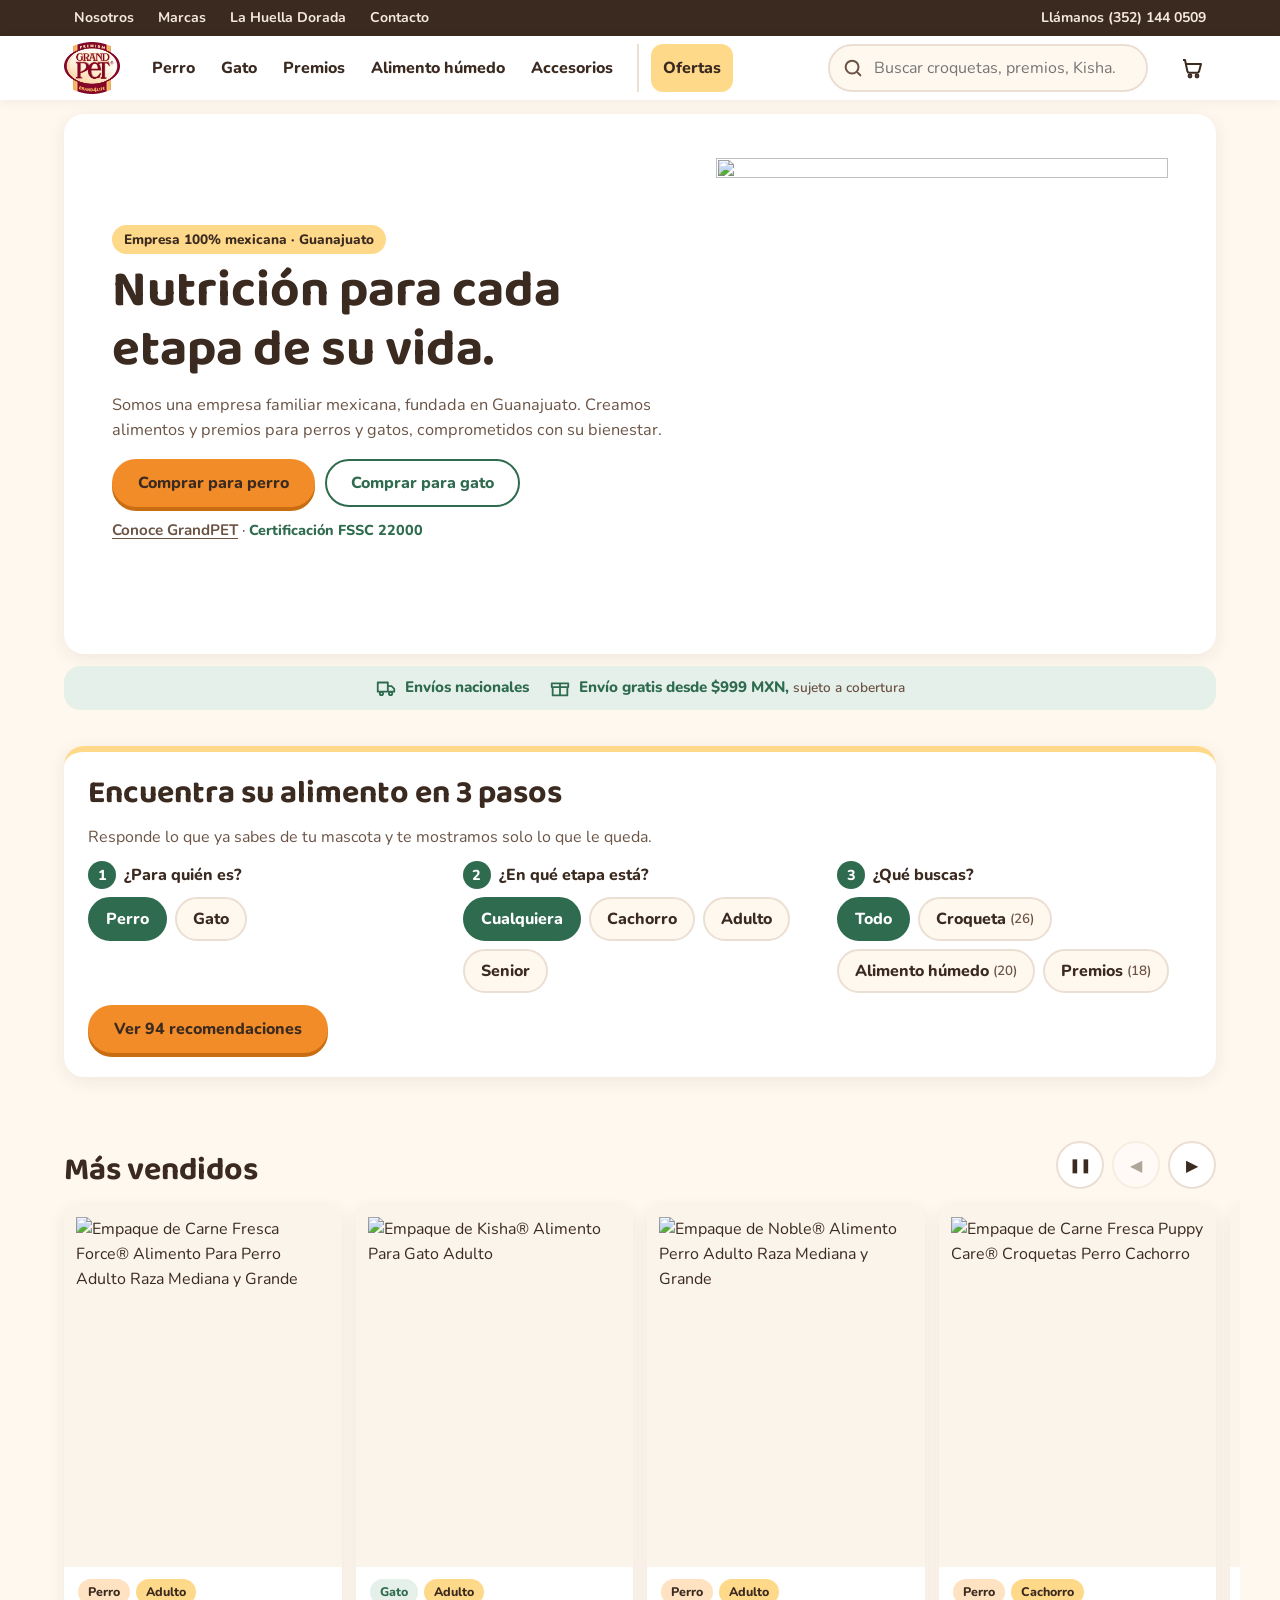
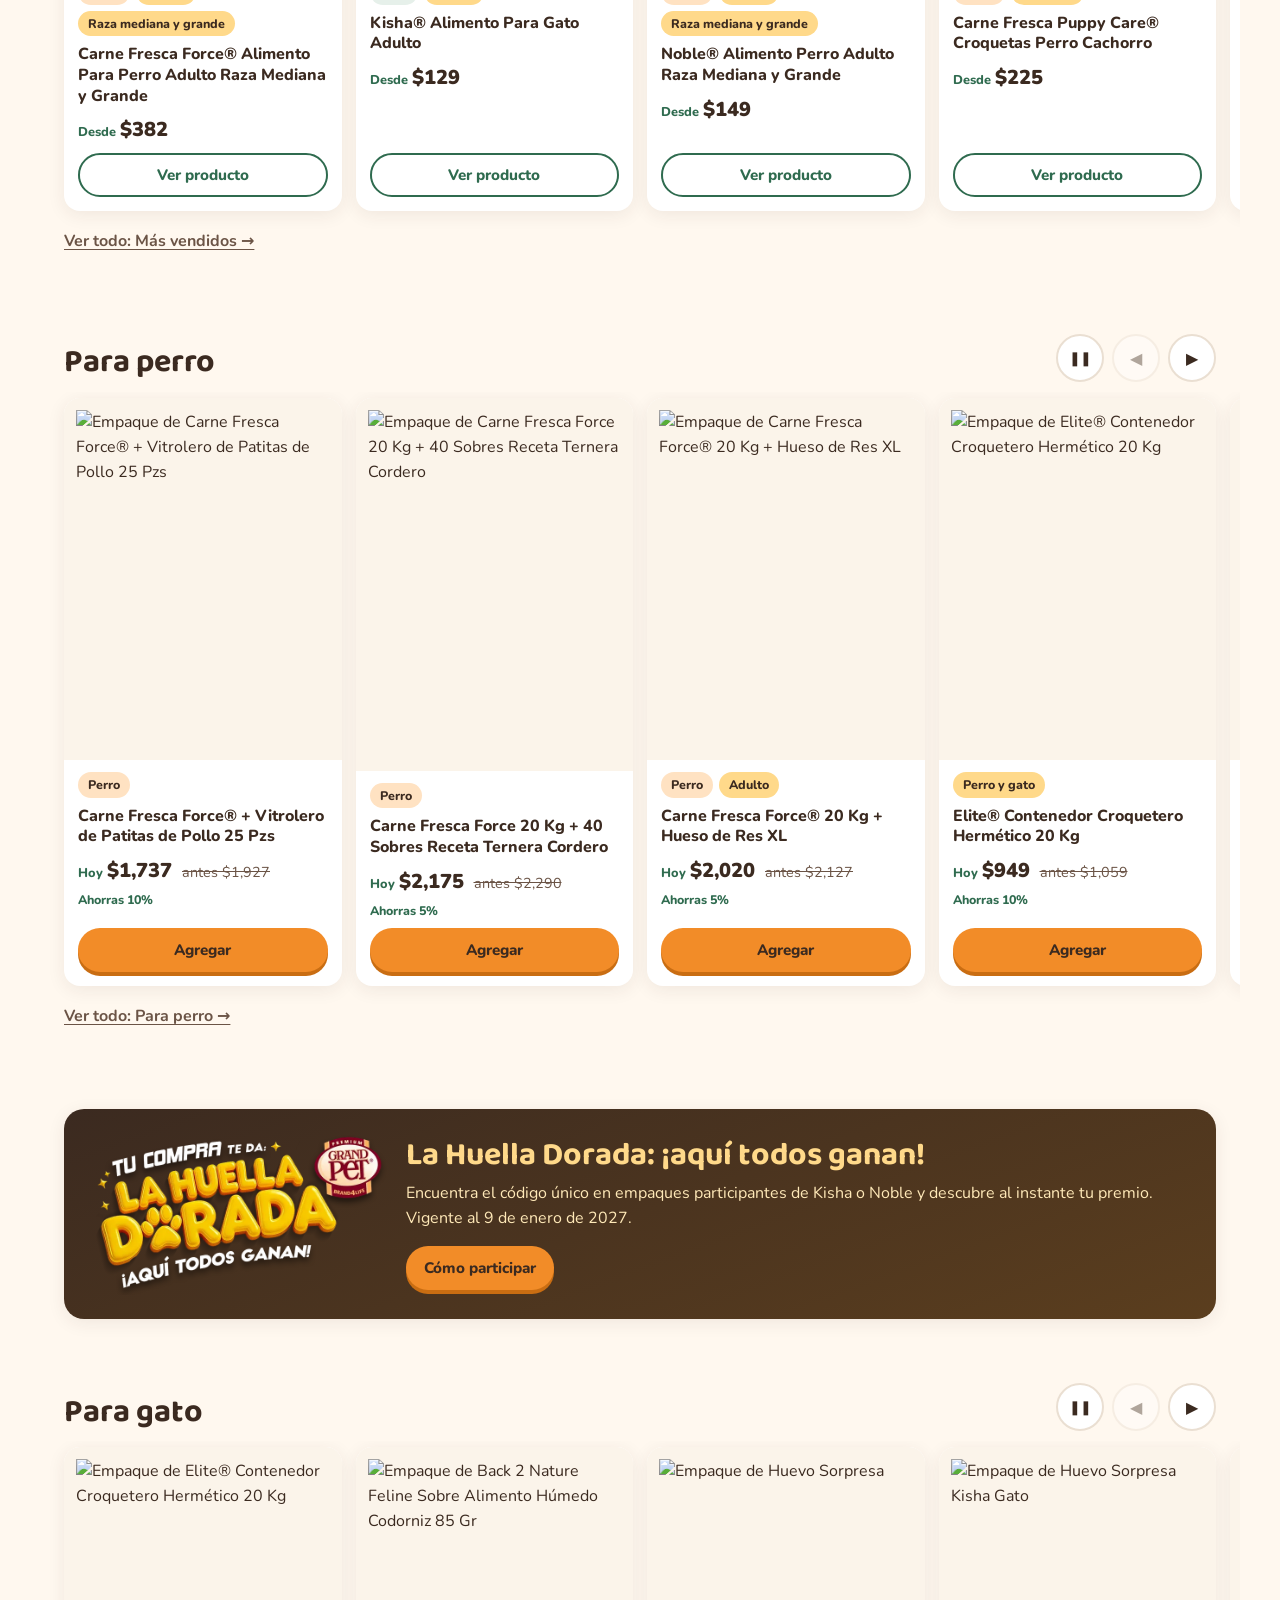
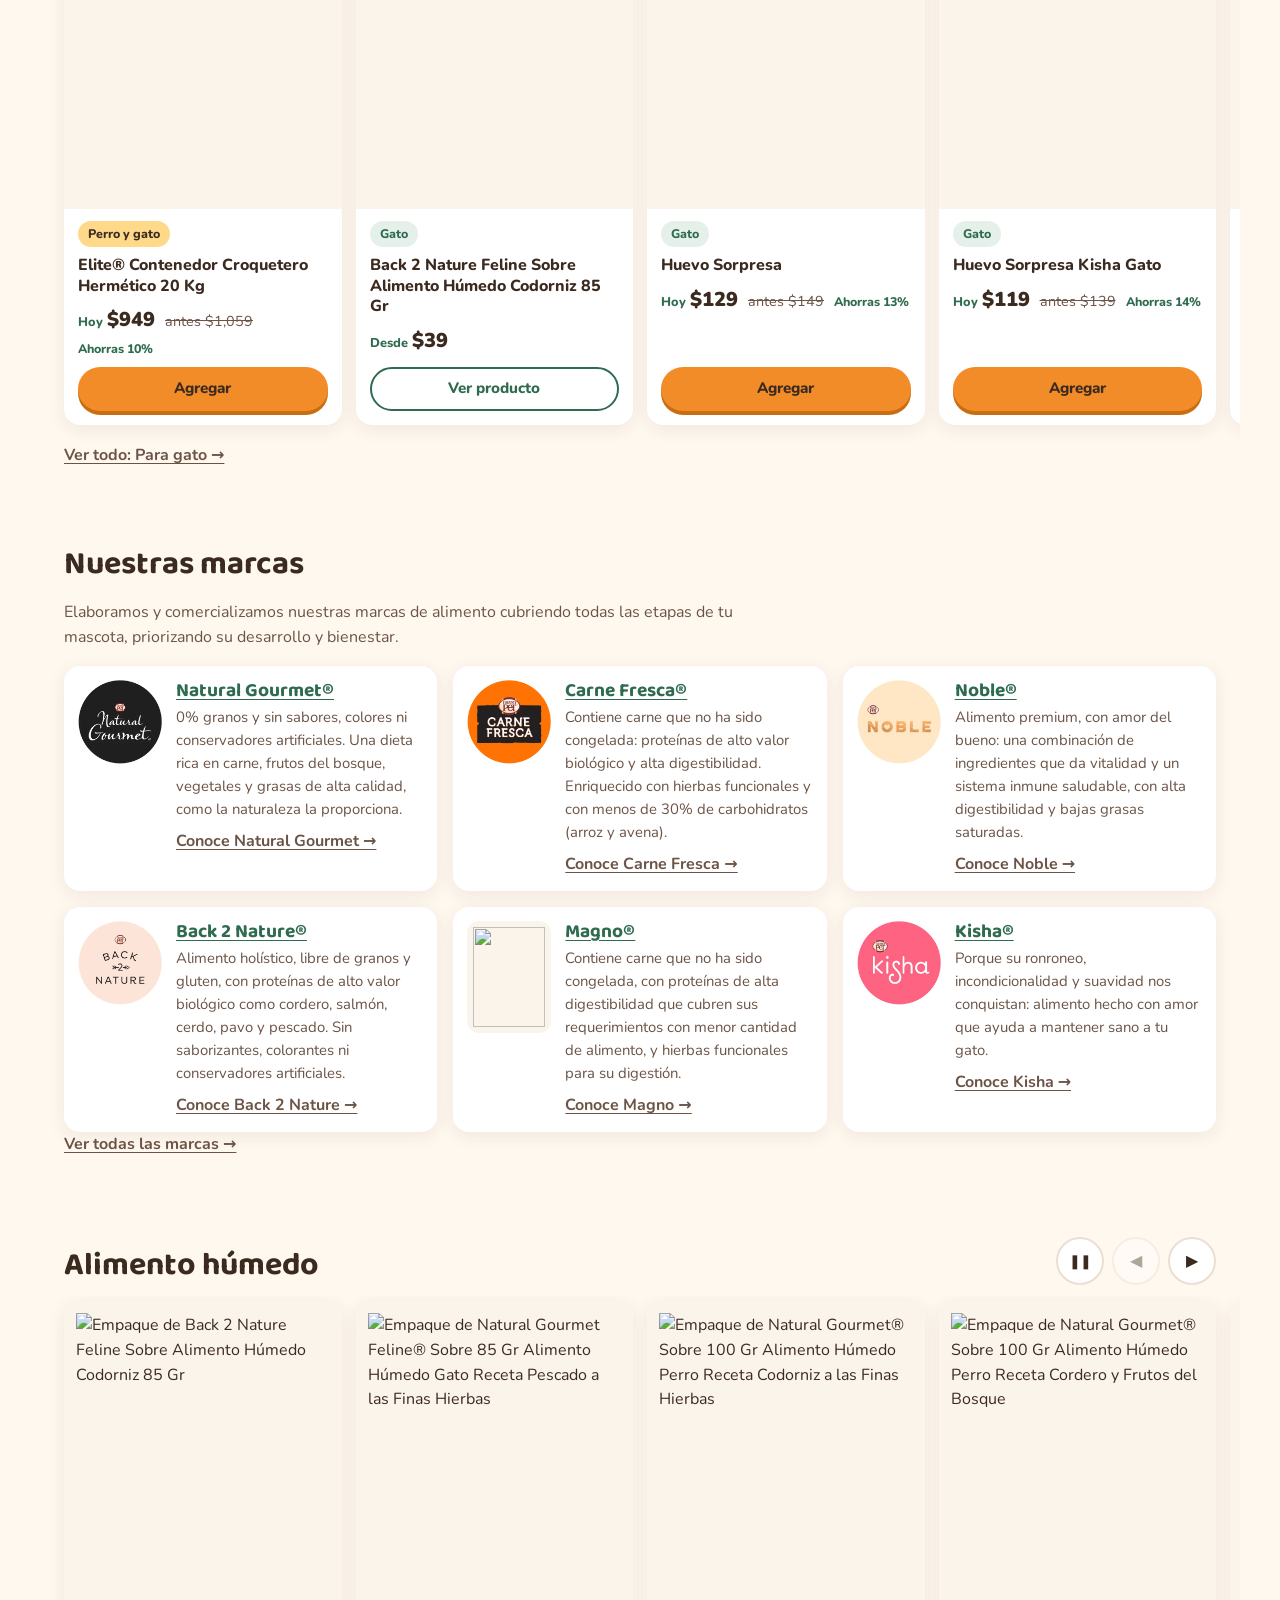
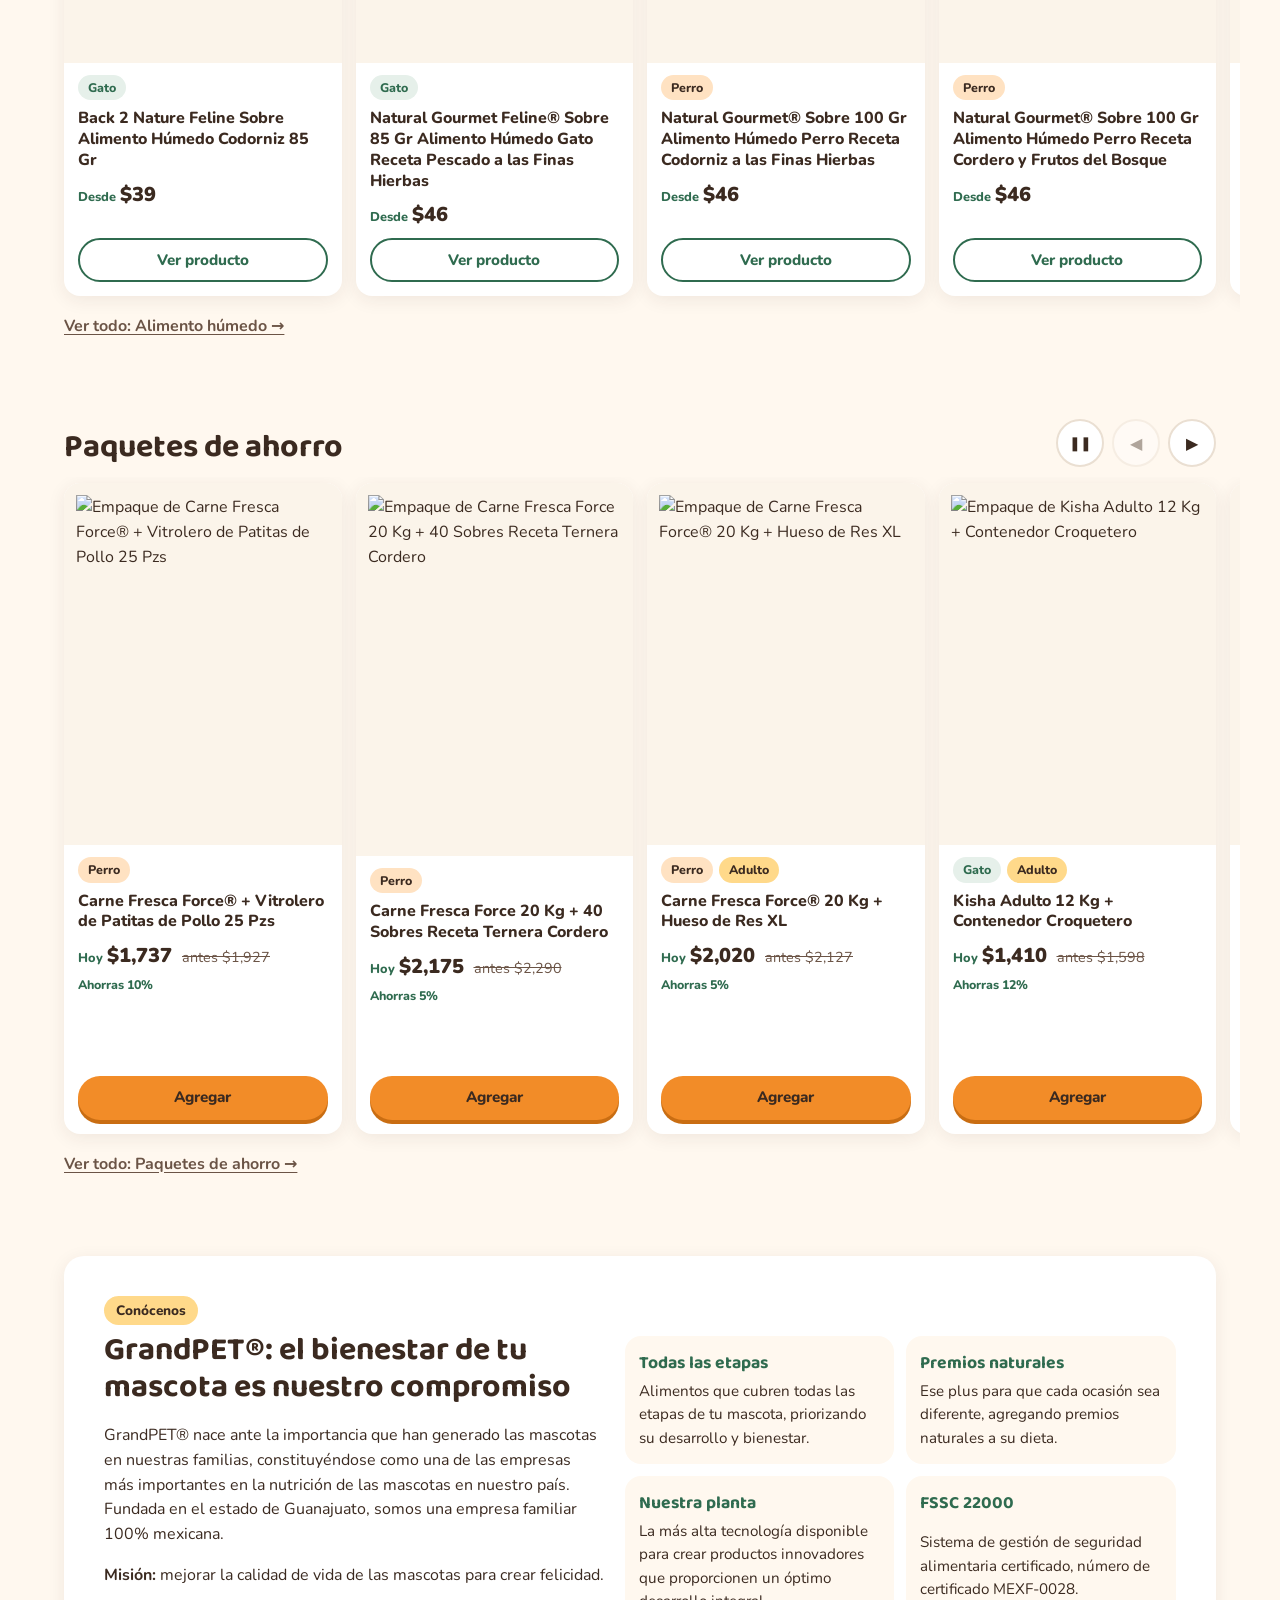
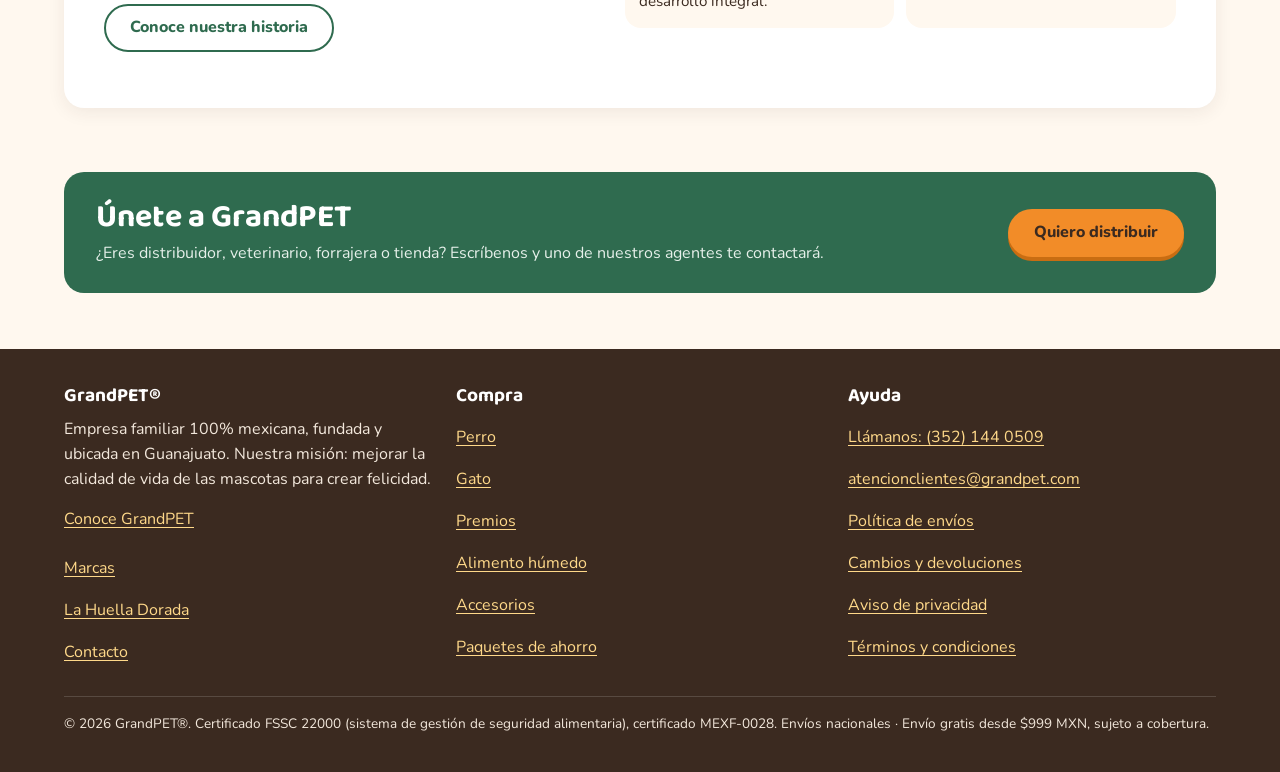
==== commit 426ea1be: "Sitio completo con el contenido de grandpet.com, no solo productos - Nosotros: historia, filosofía, " ====
--- a/index.html
+++ b/index.html
@@ -31,7 +31,7 @@
               <a class="btn btn-primary" href="coleccion.html?c=perro">Comprar para perro</a>
               <a class="btn btn-secondary" href="coleccion.html?c=gato">Comprar para gato</a>
             </div>
-            <p class="hero-more"><a class="link-quiet" href="#quienes-somos">Conoce GrandPET</a> · <span class="cert">Certificación FSSC 22000</span></p>
+            <p class="hero-more"><a class="link-quiet" href="nosotros.html">Conoce GrandPET</a> · <span class="cert">Certificación FSSC 22000</span></p>
           </div>
           <div class="hero-art" aria-hidden="true">
             <img src="https://cdn.shopify.com/s/files/1/0095/4223/8266/files/Carne_Fresca_Force_20_Kg_1_Kg_Gratis.jpg?v=1794587382&amp;width=600"
@@ -64,6 +64,20 @@
          paquetes, mas-vendidos, todo), data-limit (cantidad) y data-autoplay (segundos entre avances). -->
     <section class="section" data-carousel data-collection="mas-vendidos" data-title="Más vendidos" data-limit="10" data-autoplay="4" data-eager></section>
     <section class="section" data-carousel data-collection="perro" data-title="Para perro" data-limit="10" data-autoplay="5"></section>
+    <!-- La Huella Dorada: inicio.js lo quita fuera de vigencia (GP_CONFIG.huella) -->
+    <section class="section" id="huella-banner" aria-labelledby="huella-t">
+      <div class="wrap">
+        <a class="huella-band" href="promociones.html">
+          <img src="assets/img/huella-titulo.webp" alt="" width="694" height="376" loading="lazy" decoding="async">
+          <div>
+            <h2 id="huella-t">La Huella Dorada: ¡aquí todos ganan!</h2>
+            <p>Encuentra el código único en empaques participantes de Kisha o Noble y descubre al instante tu premio. Vigente al 9 de enero de 2027.</p>
+            <span class="btn btn-primary btn-small">Cómo participar</span>
+          </div>
+        </a>
+      </div>
+    </section>
+
     <section class="section" data-carousel data-collection="gato" data-title="Para gato" data-limit="10" data-autoplay="4"></section>
 
     <section class="section" aria-labelledby="marcas-t">
@@ -71,6 +85,7 @@
         <h2 id="marcas-t">Nuestras marcas</h2>
         <p class="section-sub">Elaboramos y comercializamos nuestras marcas de alimento cubriendo todas las etapas de tu mascota, priorizando su desarrollo y bienestar.</p>
         <ul class="brands" id="brands"></ul>
+        <p><a class="link-quiet" href="marcas.html">Ver todas las marcas →</a></p>
       </div>
     </section>
 
@@ -85,6 +100,7 @@
             <h2 id="qs-t">GrandPET®: el bienestar de tu mascota es nuestro compromiso</h2>
             <p>GrandPET® nace ante la importancia que han generado las mascotas en nuestras familias, constituyéndose como una de las empresas más importantes en la nutrición de las mascotas en nuestro país. Fundada en el estado de Guanajuato, somos una empresa familiar 100% mexicana.</p>
             <p><strong>Misión:</strong> mejorar la calidad de vida de las mascotas para crear felicidad.</p>
+            <p><a class="btn btn-secondary" href="nosotros.html">Conoce nuestra historia</a></p>
           </div>
           <ul class="about-points">
             <li><strong>Todas las etapas</strong><span>Alimentos que cubren todas las etapas de tu mascota, priorizando su desarrollo y bienestar.</span></li>
@@ -95,10 +111,20 @@
         </div>
       </div>
     </section>
+
+    <section class="section">
+      <div class="wrap">
+        <div class="cta-band">
+          <div><h2>Únete a GrandPET</h2><p>¿Eres distribuidor, veterinario, forrajera o tienda? Escríbenos y uno de nuestros agentes te contactará.</p></div>
+          <a class="btn btn-primary" href="contacto.html#distribuidor">Quiero distribuir</a>
+        </div>
+      </div>
+    </section>
   </main>
 
   <div id="site-footer"></div>
   <script src="data/products.js" defer></script>
+  <script src="data/marcas.js" defer></script>
   <script src="assets/js/config.js" defer></script>
   <script src="assets/js/app.js" defer></script>
   <script src="assets/js/inicio.js" defer></script>
--- a/assets/css/styles.css
+++ b/assets/css/styles.css
@@ -419,6 +419,131 @@
   .about { grid-template-columns: 1fr 1.1fr; padding: 40px; align-items: center; }
 }
 
+/* ======================= Páginas de la empresa (contenido de grandpet.com) ======================= */
+/* Barra superior y logo */
+.topbar { display: none; background: var(--cafe); color: #F3E8DC; font-size: .88rem; }
+.topbar .wrap { display: flex; align-items: center; justify-content: space-between; min-height: 36px; }
+.topbar ul { list-style: none; display: flex; gap: 4px; margin: 0; padding: 0; }
+.topbar a { color: #F3E8DC; text-decoration: none; font-weight: 700; padding: 6px 10px; border-radius: 8px; display: inline-block; }
+.topbar a:hover, .topbar a[aria-current="page"] { background: rgba(255,255,255,.12); color: var(--amarillo); }
+.logo { display: inline-flex; align-items: center; }
+.logo img { height: 46px; width: auto; }
+.nav-sep { height: 1px; background: var(--borde); margin: 8px 12px; }
+.main-nav .nav-corp a { font-weight: 700; color: var(--cafe-suave); }
+
+/* Bloques genéricos */
+.page-hero { padding: 8px 0; }
+.page-hero-grid { display: grid; gap: 20px; align-items: center; }
+.page-hero-img, .round-img { width: 100%; height: auto; border-radius: var(--radio-lg); box-shadow: var(--sombra); object-fit: cover; }
+.split { display: grid; gap: 20px; align-items: center; }
+.cards-3, .cards-4 { list-style: none; padding: 0; margin: 0; display: grid; gap: 14px; }
+.info-card { background: var(--blanco); border-radius: var(--radio); box-shadow: var(--sombra); padding: 18px; }
+.info-card h2, .info-card h3 { font-size: 1.2rem; margin-bottom: 6px; }
+.info-card p:last-child { margin-bottom: 0; }
+.divisions img { width: 120px; height: auto; margin-bottom: 8px; }
+.values-t { margin-top: 24px; }
+.values { list-style: none; padding: 0; margin: 0; display: flex; flex-wrap: wrap; gap: 8px; }
+.values li { background: var(--amarillo); color: var(--cafe); font-weight: 800; padding: 8px 16px; border-radius: 999px; }
+.cert-box { display: flex; gap: 14px; align-items: center; background: var(--verde-claro); border-radius: var(--radio); padding: 14px; }
+.cert-box img { width: 110px; height: auto; flex: none; background: var(--blanco); border-radius: 10px; padding: 6px; }
+.cert-box p { margin: 0; }
+.cta-band { background: var(--verde); color: var(--blanco); border-radius: var(--radio-lg); padding: 22px; display: grid; gap: 14px; align-items: center; }
+.cta-band h2 { color: var(--blanco); margin-bottom: 4px; }
+.cta-band p { margin: 0; color: #E6F0EA; }
+.small-print { font-size: .85rem; color: var(--cafe-suave); }
+
+/* Marcas */
+.logo-grid { list-style: none; padding: 0; margin: 0 0 40px; display: grid; grid-template-columns: repeat(2, minmax(0, 1fr)); gap: 12px; }
+.logo-card { position: relative; background: var(--blanco); border-radius: var(--radio); box-shadow: var(--sombra); padding: 14px; text-align: center; transition: box-shadow .2s; }
+.logo-card:hover { box-shadow: var(--sombra-hover); }
+.logo-media { width: 96px; height: 96px; margin: 0 auto 8px; display: grid; place-items: center; }
+.logo-media img { width: 100%; height: 100%; object-fit: contain; }
+.logo-text { font-family: var(--titulos); font-weight: 800; font-size: 1.3rem; color: var(--verde); }
+.logo-card h2 { font-size: 1.1rem; margin: 0 0 4px; }
+.logo-card h2 a { color: var(--cafe); text-decoration: none; }
+.logo-card h2 a::after { content: ""; position: absolute; inset: 0; }
+.logo-card p { font-size: .88rem; color: var(--cafe-suave); margin: 0 0 4px; }
+.logo-card .logo-meta { font-weight: 800; color: var(--verde); }
+.brand-media.is-logo { aspect-ratio: 1; background: none; padding: 0; }
+.brand-hero { display: grid; gap: 16px; align-items: center; background: var(--blanco); border-radius: var(--radio-lg); box-shadow: var(--sombra); padding: 20px; margin: 12px 0 18px; }
+.brand-hero-logo { width: 120px; height: 120px; display: grid; place-items: center; }
+.brand-hero-logo img { width: 100%; height: 100%; object-fit: contain; }
+.brand-hero h1 { margin-bottom: 4px; }
+.brand-intro { max-width: 75ch; font-size: 1.02rem; }
+.line-group h2 { margin-bottom: 14px; }
+.lines { list-style: none; padding: 0; margin: 0; display: grid; gap: 14px; }
+.line-card { background: var(--blanco); border-radius: var(--radio); box-shadow: var(--sombra); padding: 14px; display: grid; grid-template-columns: 96px 1fr; gap: 14px; align-items: start; }
+.line-media { aspect-ratio: 5 / 8; background: #FBF4EA; border-radius: 12px; padding: 6px; }
+.line-media img { width: 100%; height: 100%; object-fit: contain; }
+.line-body { min-width: 0; }
+.line-body h3 { font-family: var(--titulos); font-size: 1.2rem; margin: 0 0 2px; }
+.line-body p { margin-bottom: 8px; font-size: .95rem; }
+.line-recipe { color: var(--verde); font-weight: 800; }
+.line-body .benefits { gap: 6px; margin-bottom: 8px; font-size: .92rem; }
+.line-body .benefits li { font-weight: 600; }
+.line-sizes { font-weight: 800; }
+.line-buy { display: flex; align-items: center; justify-content: space-between; gap: 10px; flex-wrap: wrap; }
+
+/* La Huella Dorada */
+.huella-hero { background: linear-gradient(160deg, #3B2A20 0%, #5B3E1E 100%); color: #FFF3D6; padding: 24px 0; }
+.huella-hero .hero-sub { color: #FFE9B8; }
+.huella-hero .small-print { color: #E9D3A6; }
+.huella-hero .btn-secondary { background: transparent; color: var(--amarillo); border-color: var(--amarillo); }
+.huella-hero .btn-secondary:hover { background: var(--amarillo); color: var(--cafe); }
+.huella-grid { display: grid; gap: 18px; align-items: center; }
+.huella-titulo { width: 100%; max-width: 520px; height: auto; }
+.huella-arte { width: 100%; max-width: 520px; height: auto; margin: 0 auto; }
+.steps { list-style: none; padding: 0; margin: 0; display: grid; gap: 12px; }
+.steps li { background: var(--blanco); border-radius: var(--radio); box-shadow: var(--sombra); padding: 16px; display: flex; gap: 12px; align-items: flex-start; }
+.steps p { margin: 0; }
+.huella-band { display: grid; gap: 14px; align-items: center; background: linear-gradient(160deg, #3B2A20, #5B3E1E); color: #FFF3D6; border-radius: var(--radio-lg); padding: 18px; text-decoration: none; box-shadow: var(--sombra); }
+.huella-band:hover { color: #FFF3D6; box-shadow: var(--sombra-hover); }
+.huella-band img { width: 100%; max-width: 360px; height: auto; }
+.huella-band h2 { color: var(--amarillo); margin-bottom: 6px; }
+.huella-band p { color: #FFE9B8; }
+
+/* Contacto */
+.contact-layout { display: grid; gap: 20px; padding-bottom: 40px; }
+.contact-cards { list-style: none; padding: 0; margin: 0; display: grid; gap: 12px; align-content: start; }
+.contact-cards p { overflow-wrap: anywhere; }
+.contact-form { background: var(--blanco); border-radius: var(--radio-lg); box-shadow: var(--sombra); padding: 18px; }
+.contact-form select { width: 100%; min-height: 48px; border: 2px solid var(--borde); border-radius: 12px; padding: 0 12px; font: 1rem var(--texto); color: var(--cafe); background: var(--blanco); margin-bottom: 6px; }
+.form-2 { display: grid; gap: 0 12px; }
+.form-group { border: 0; border-top: 1px solid var(--borde); margin: 8px 0 0; padding: 12px 0 0; min-width: 0; display: grid; gap: 6px; }
+.form-group legend { font-weight: 800; padding: 0; }
+.form-group[hidden], [data-show][hidden] { display: none; }
+.check-grid { display: grid; grid-template-columns: repeat(2, minmax(0, 1fr)); gap: 0 12px; }
+.check-grid .check { min-height: 40px; align-items: center; margin: 0; }
+.form-ok { background: var(--verde-claro); color: var(--verde); font-weight: 700; padding: 12px; border-radius: 12px; margin: 8px 0 0; }
+
+@media (min-width: 700px) {
+  .logo-grid { grid-template-columns: repeat(3, minmax(0, 1fr)); gap: 16px; }
+  .cards-3 { grid-template-columns: repeat(3, 1fr); }
+  .cards-4 { grid-template-columns: repeat(2, 1fr); }
+  .lines { grid-template-columns: repeat(2, minmax(0, 1fr)); }
+  .line-card { grid-template-columns: 110px 1fr; }
+  .brand-hero { grid-template-columns: 140px 1fr; }
+  .brand-hero-logo { width: 140px; height: 140px; }
+  .cta-band { grid-template-columns: 1fr auto; padding: 28px 32px; }
+  .huella-band { grid-template-columns: 300px 1fr; padding: 24px 28px; }
+  .form-2 { grid-template-columns: 1fr 1fr; }
+  .check-grid { grid-template-columns: repeat(3, minmax(0, 1fr)); }
+  .steps { grid-template-columns: repeat(2, 1fr); }
+}
+@media (min-width: 1024px) {
+  .topbar { display: block; }
+  .main-nav .nav-sep, .main-nav .nav-corp { display: none; }
+  .logo img { height: 52px; }
+  .page-hero-grid, .split, .huella-grid { grid-template-columns: 1.1fr 1fr; gap: 40px; }
+  .split-rev > img { order: 2; }
+  .logo-grid { grid-template-columns: repeat(4, minmax(0, 1fr)); }
+  .cards-4 { grid-template-columns: repeat(4, 1fr); }
+  .steps { grid-template-columns: repeat(4, 1fr); }
+  .lines { gap: 18px; }
+  .contact-layout { grid-template-columns: 320px 1fr; align-items: start; }
+  .huella-hero { padding: 40px 0; }
+}
+
 @media (prefers-reduced-motion: reduce) {
   *, *::before, *::after { animation-duration: .01ms !important; transition-duration: .01ms !important; scroll-behavior: auto !important; }
 }
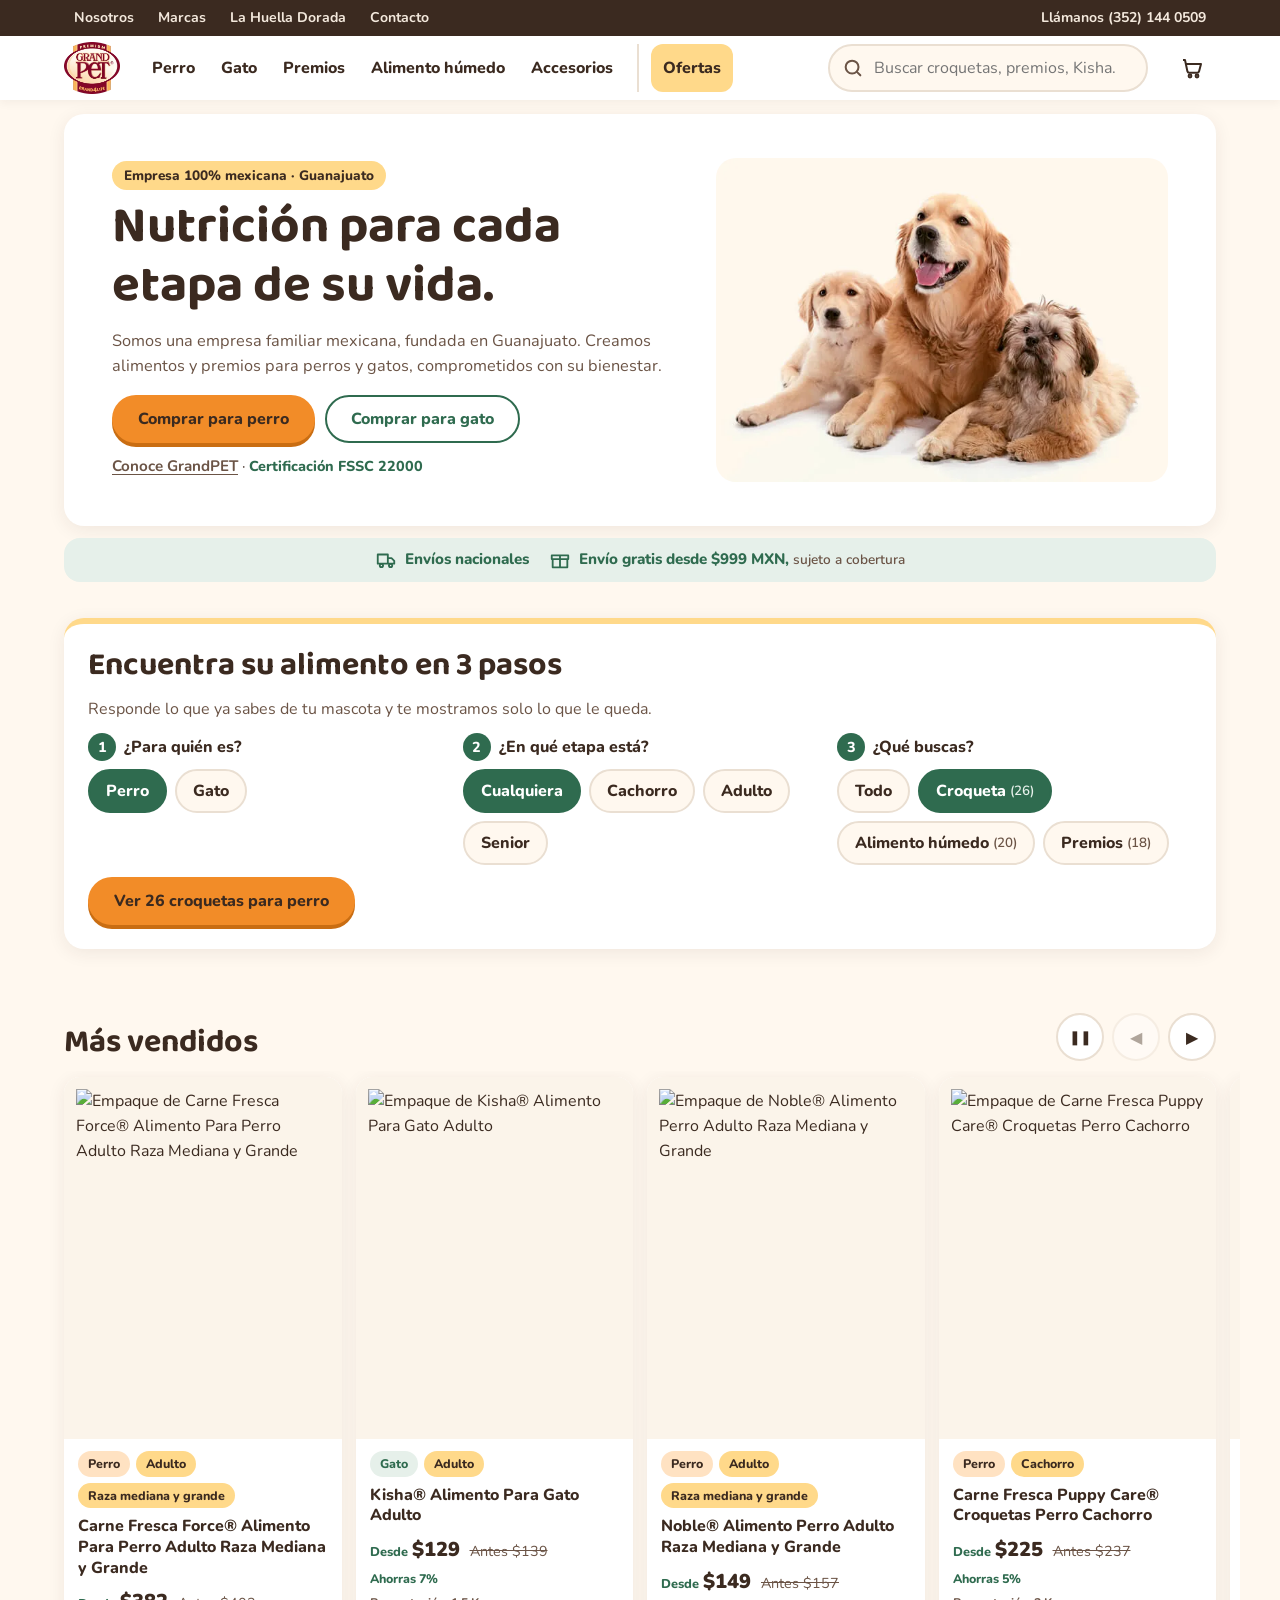
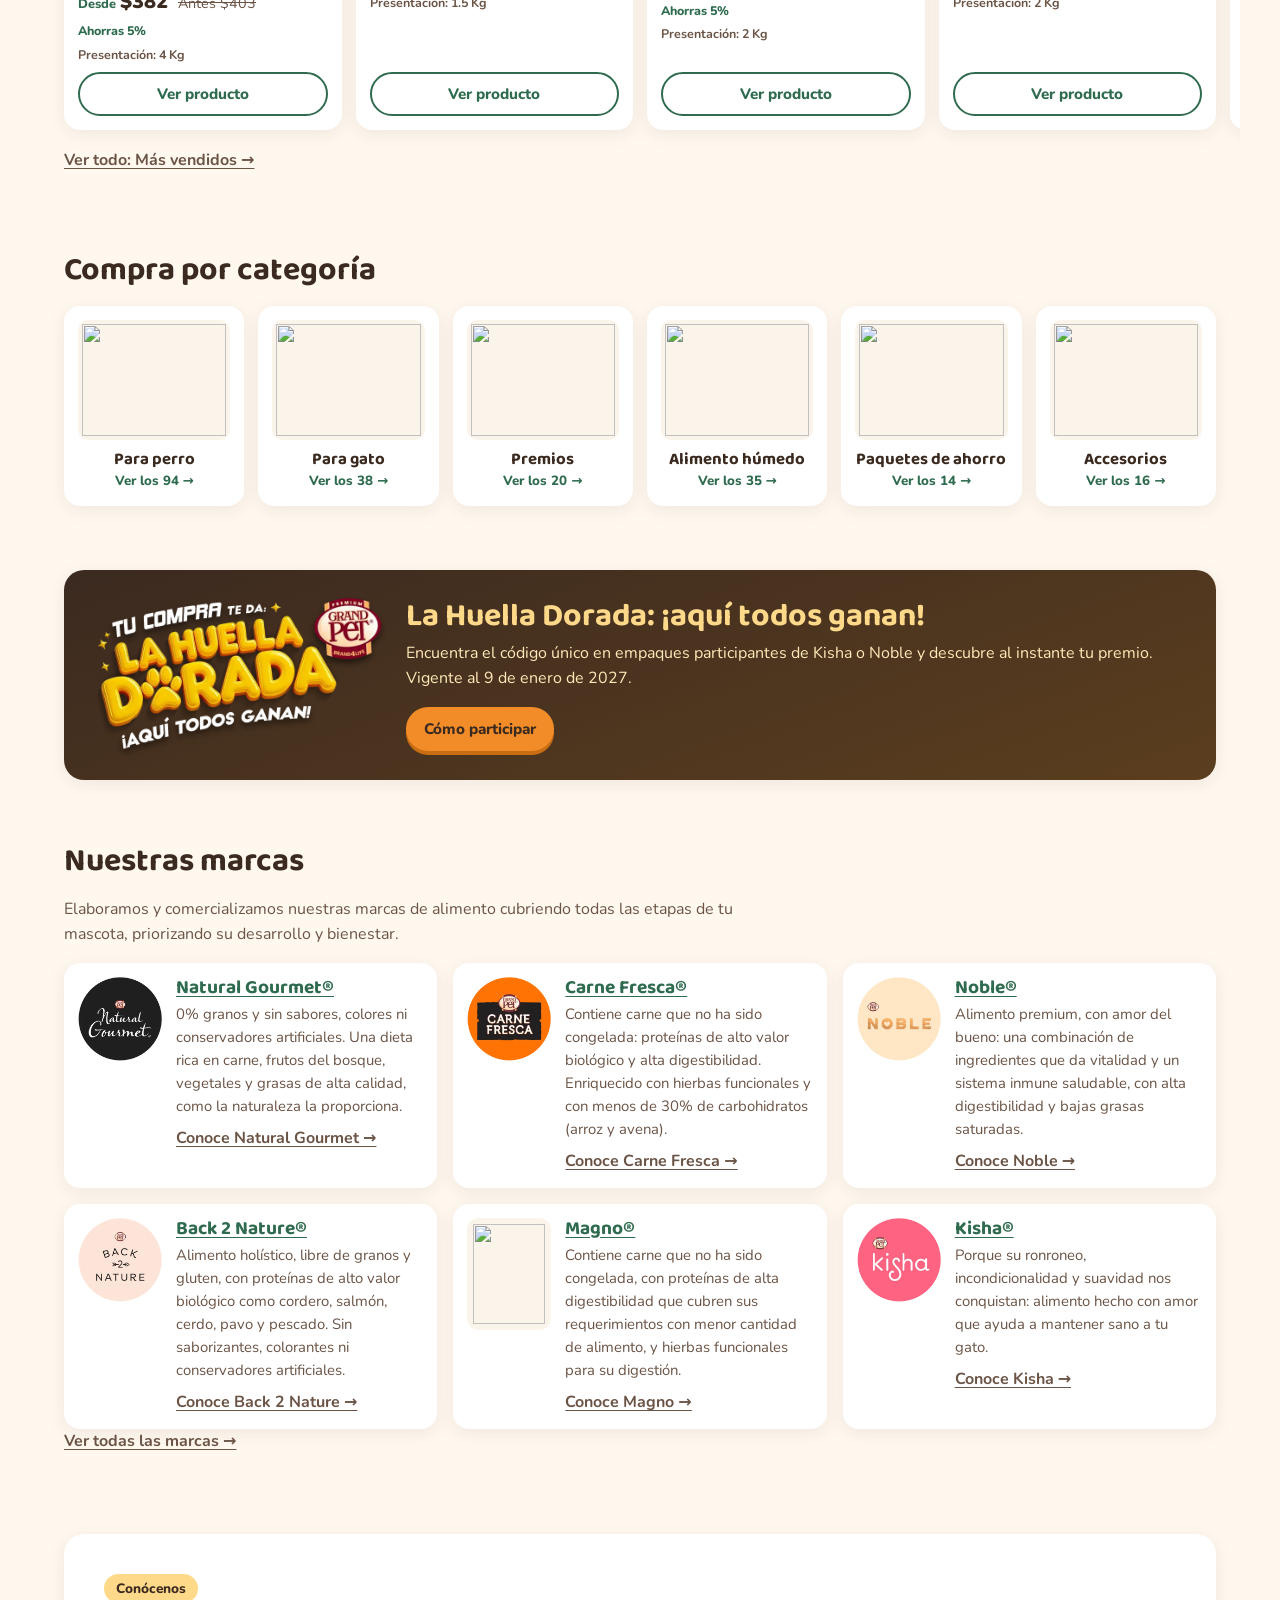
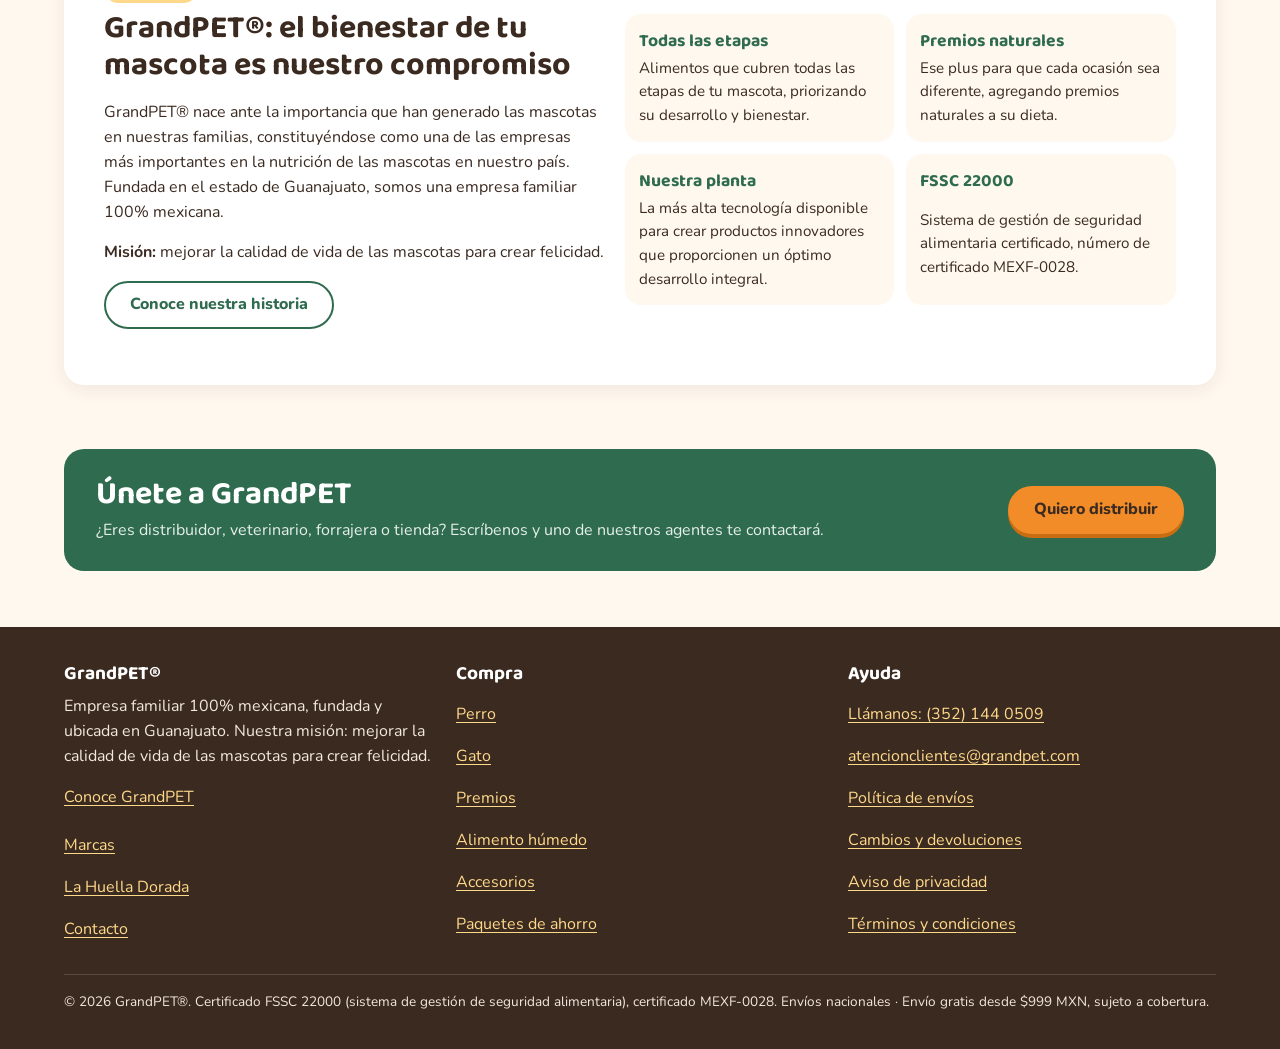
==== commit 42c481ab: "Ajustes prioritarios: guía clara, portada corta, precios y confianza junto a la compra - Guía: el bo" ====
--- a/index.html
+++ b/index.html
@@ -34,10 +34,8 @@
             <p class="hero-more"><a class="link-quiet" href="nosotros.html">Conoce GrandPET</a> · <span class="cert">Certificación FSSC 22000</span></p>
           </div>
           <div class="hero-art" aria-hidden="true">
-            <img src="https://cdn.shopify.com/s/files/1/0095/4223/8266/files/Carne_Fresca_Force_20_Kg_1_Kg_Gratis.jpg?v=1794587382&amp;width=600"
-                 srcset="https://cdn.shopify.com/s/files/1/0095/4223/8266/files/Carne_Fresca_Force_20_Kg_1_Kg_Gratis.jpg?v=1794587382&amp;width=400 400w,
-                         https://cdn.shopify.com/s/files/1/0095/4223/8266/files/Carne_Fresca_Force_20_Kg_1_Kg_Gratis.jpg?v=1794587382&amp;width=600 600w"
-                 sizes="40vw" alt="" width="567" height="756" loading="lazy" decoding="async">
+            <!-- Foto de marca, sin promociones: un empaque con "1 kg gratis" anunciaría una promo sin vigencia ni condiciones -->
+            <img class="hero-photo" src="assets/img/empresa-1.webp" alt="" width="664" height="476" loading="lazy" decoding="async">
           </div>
         </div>
         <ul class="trust" aria-label="Envíos">
@@ -62,8 +60,15 @@
     <!-- Carruseles reutilizables, se desplazan solos. Configura cada uno con atributos:
          data-title, data-collection (perro, gato, premios, humedo, accesorios, ofertas, cachorros, gatitos,
          paquetes, mas-vendidos, todo), data-limit (cantidad) y data-autoplay (segundos entre avances). -->
-    <section class="section" data-carousel data-collection="mas-vendidos" data-title="Más vendidos" data-limit="10" data-autoplay="4" data-eager></section>
-    <section class="section" data-carousel data-collection="perro" data-title="Para perro" data-limit="10" data-autoplay="5"></section>
+    <section class="section" data-carousel data-collection="mas-vendidos" data-title="Más vendidos" data-limit="10" data-autoplay="6" data-eager></section>
+
+    <!-- En lugar de más filas de productos: accesos directos por categoría (inicio.js pone foto y conteo) -->
+    <section class="section" aria-labelledby="cats-t">
+      <div class="wrap">
+        <h2 id="cats-t">Compra por categoría</h2>
+        <ul class="cats" id="cats"></ul>
+      </div>
+    </section>
     <!-- La Huella Dorada: inicio.js lo quita fuera de vigencia (GP_CONFIG.huella) -->
     <section class="section" id="huella-banner" aria-labelledby="huella-t">
       <div class="wrap">
@@ -78,8 +83,6 @@
       </div>
     </section>
 
-    <section class="section" data-carousel data-collection="gato" data-title="Para gato" data-limit="10" data-autoplay="4"></section>
-
     <section class="section" aria-labelledby="marcas-t">
       <div class="wrap">
         <h2 id="marcas-t">Nuestras marcas</h2>
@@ -89,8 +92,6 @@
       </div>
     </section>
 
-    <section class="section" data-carousel data-collection="humedo" data-title="Alimento húmedo" data-limit="10" data-autoplay="5"></section>
-    <section class="section" data-carousel data-collection="paquetes" data-title="Paquetes de ahorro" data-limit="10" data-autoplay="4"></section>
 
     <section class="section" id="quienes-somos" aria-labelledby="qs-t">
       <div class="wrap">
--- a/assets/css/styles.css
+++ b/assets/css/styles.css
@@ -544,6 +544,142 @@
   .huella-hero { padding: 40px 0; }
 }
 
+/* Precio: qué presentación corresponde al "Desde" */
+.price-size { flex-basis: 100%; font-size: .78rem; font-weight: 700; color: var(--cafe-suave); }
+.ship-signals a { font-weight: 700; }
+
+/* Foto del hero (sin promociones) */
+.hero-art .hero-photo { aspect-ratio: auto; width: 100%; height: auto; object-fit: cover; border-radius: var(--radio-lg); }
+
+/* Compra por categoría */
+.cats { list-style: none; padding: 0; margin: 0; display: grid; grid-template-columns: repeat(2, minmax(0, 1fr)); gap: 10px; }
+.cat { display: flex; align-items: center; gap: 10px; background: var(--blanco); border-radius: var(--radio); box-shadow: var(--sombra); padding: 10px; text-decoration: none; color: var(--cafe); min-height: 84px; transition: box-shadow .2s; }
+.cat:hover { box-shadow: var(--sombra-hover); color: var(--cafe); }
+.cat-media { width: 56px; height: 64px; flex: none; background: #FBF4EA; border-radius: 10px; padding: 4px; }
+.cat-media img { width: 100%; height: 100%; object-fit: contain; }
+.cat-text { display: grid; gap: 2px; min-width: 0; }
+.cat-text strong { font-family: var(--titulos); font-size: 1.05rem; line-height: 1.15; }
+.cat-text small { color: var(--verde); font-weight: 800; }
+@media (min-width: 700px) { .cats { grid-template-columns: repeat(3, minmax(0, 1fr)); gap: 14px; } .cat-media { width: 72px; height: 84px; } }
+@media (min-width: 1024px) { .cats { grid-template-columns: repeat(6, minmax(0, 1fr)); } .cat { flex-direction: column; text-align: center; padding: 14px; } .cat-media { width: 100%; height: 120px; } }
+
+/* ======================= Celular: todo más compacto ======================= */
+@media (max-width: 699px) {
+  :root { --gutter: 12px; --radio: 14px; --radio-lg: 16px; }
+  body { font-size: .9375rem; line-height: 1.5; }
+  h1 { font-size: 1.6rem; }
+  h2 { font-size: 1.25rem; }
+  .section { padding: 20px 0; }
+  .section-sub, .guide-sub { font-size: .9rem; }
+
+  /* Header */
+  .header-row { min-height: 54px; }
+  .logo img { height: 38px; }
+  .icon-btn { min-width: 44px; min-height: 44px; }
+  .icon-btn svg { width: 22px; height: 22px; }
+  .search-row { padding-bottom: 8px; }
+  .search input { min-height: 42px; font-size: .95rem; padding-left: 40px; }
+  .search > svg { top: 10px; left: 12px; width: 20px; height: 20px; }
+  .main-nav a { min-height: 44px; }
+  html { scroll-padding-top: 120px; }
+
+  /* Botones */
+  .btn { min-height: 46px; padding: 10px 18px; font-size: .95rem; }
+  .btn-small { min-height: 38px; padding: 8px 12px; font-size: .85rem; }
+
+  /* Portada */
+  .hero { padding-top: 10px; }
+  .hero-card { padding: 16px 14px; gap: 10px; }
+  .hero-kicker { font-size: .75rem; padding: 3px 10px; margin-bottom: 6px; }
+  .hero h1 { font-size: 1.6rem; }
+  .hero-sub { font-size: .9rem; margin-bottom: 12px; }
+  .hero-ctas { gap: 8px; }
+  .hero-more { font-size: .85rem; margin-top: 8px; }
+  .trust { font-size: .85rem; padding: 8px 12px; gap: 4px 14px; margin-top: 10px; }
+  .trust svg { width: 18px; height: 18px; }
+
+  /* Carruseles: 2 tarjetas y se asoma la tercera */
+  .track { --per: 2.15; --gap: 10px; padding-bottom: 12px; }
+  .carousel-head { margin-bottom: 6px; }
+  .arrow { width: 40px; height: 40px; }
+
+  /* Tarjetas de producto */
+  .card-media { padding: 6px; aspect-ratio: 1 / 1; }
+  .card-body { padding: 8px 10px 10px; gap: 6px; }
+  .tag { font-size: .68rem; padding: 2px 7px; }
+  .card-title { font-size: .85rem; line-height: 1.25; display: -webkit-box; -webkit-line-clamp: 3; -webkit-box-orient: vertical; overflow: hidden; }
+  .price-now { font-size: 1.05rem; }
+  .price-now small { font-size: .7rem; }
+  .price-was { font-size: .78rem; }
+  .price-off { font-size: .7rem; }
+  .grid { gap: 10px; }
+
+  /* Selector guiado */
+  .guide { padding: 14px 12px; gap: 10px; }
+  .guide legend { font-size: .92rem; margin-bottom: 6px; }
+  .step-n { width: 24px; height: 24px; font-size: .8rem; }
+  .guide-chip span { min-height: 38px; padding: 0 12px; font-size: .88rem; }
+  .guide-opts { gap: 6px; }
+
+  /* Marcas, empresa y bloques de contenido */
+  .brand-card { grid-template-columns: 64px 1fr; padding: 12px; gap: 12px; }
+  .brand-card h3 { font-size: 1.05rem; }
+  .brand-card p { font-size: .85rem; }
+  .about { padding: 16px 14px; gap: 14px; }
+  .about-points li { padding: 10px 12px; }
+  .about-points strong { font-size: 1rem; }
+  .about-points span { font-size: .88rem; }
+  .info-card { padding: 14px; }
+  .info-card h2, .info-card h3 { font-size: 1.05rem; }
+  .info-card p { font-size: .9rem; }
+  .values li { font-size: .85rem; padding: 6px 12px; }
+  .cta-band { padding: 16px; }
+  .cta-band h2 { font-size: 1.15rem; }
+  .huella-band { padding: 14px; }
+  .huella-band img { max-width: 200px; }
+  .huella-band p { font-size: .88rem; }
+  .huella-titulo, .huella-arte { max-width: 300px; }
+  .logo-grid { gap: 10px; }
+  .logo-card { padding: 10px; }
+  .logo-media { width: 72px; height: 72px; }
+  .logo-card h2 { font-size: .95rem; }
+  .logo-card p { font-size: .8rem; }
+  .brand-hero { padding: 14px; gap: 10px; grid-template-columns: 84px 1fr; }
+  .brand-hero-logo { width: 84px; height: 84px; }
+  .brand-hero h1 { font-size: 1.4rem; }
+  .brand-hero .hero-sub { font-size: .88rem; }
+  .brand-intro { font-size: .92rem; }
+  .line-card { grid-template-columns: 72px 1fr; padding: 12px; gap: 10px; }
+  .line-body h3 { font-size: 1.02rem; }
+  .line-body p, .line-body .benefits { font-size: .85rem; }
+  .huella-hero { padding: 16px 0; }
+  .steps li { padding: 12px; }
+  .cert-box img { width: 84px; }
+
+  /* Colección, ficha y carrito */
+  .coll-head p { font-size: .9rem; }
+  .coll-tools select { min-height: 42px; font-size: .88rem; }
+  .pdp-head h1 { font-size: 1.3rem; }
+  .gallery-main { padding: 8px; }
+  .thumbs button { width: 64px; font-size: .65rem; }
+  .thumbs img { width: 52px; height: 52px; }
+  .variant-options span { min-height: 42px; padding: 0 14px; font-size: .9rem; }
+  .buy-box { padding: 14px; gap: 10px; }
+  .buy-box .price-now { font-size: 1.6rem; }
+  .benefits li { font-size: .9rem; }
+  .accordion summary { min-height: 48px; padding: 10px 14px; font-size: 1rem; }
+  .accordion .acc-body { padding: 0 14px 14px; font-size: .9rem; }
+  .cart-item { grid-template-columns: 60px 1fr; padding: 10px; }
+  .cart-item img { width: 60px; height: 60px; }
+  .summary, .contact-form { padding: 14px; }
+  .order-form input:not([type="checkbox"]), .order-form textarea, .contact-form select { min-height: 44px; padding: 8px 12px; }
+
+  /* Footer y botón de WhatsApp */
+  .site-footer { padding-top: 24px; font-size: .9rem; }
+  .footer-grid { gap: 16px; }
+  .wa-float { width: 50px; height: 50px; right: 12px; bottom: 12px; }
+}
+
 @media (prefers-reduced-motion: reduce) {
   *, *::before, *::after { animation-duration: .01ms !important; transition-duration: .01ms !important; scroll-behavior: auto !important; }
 }
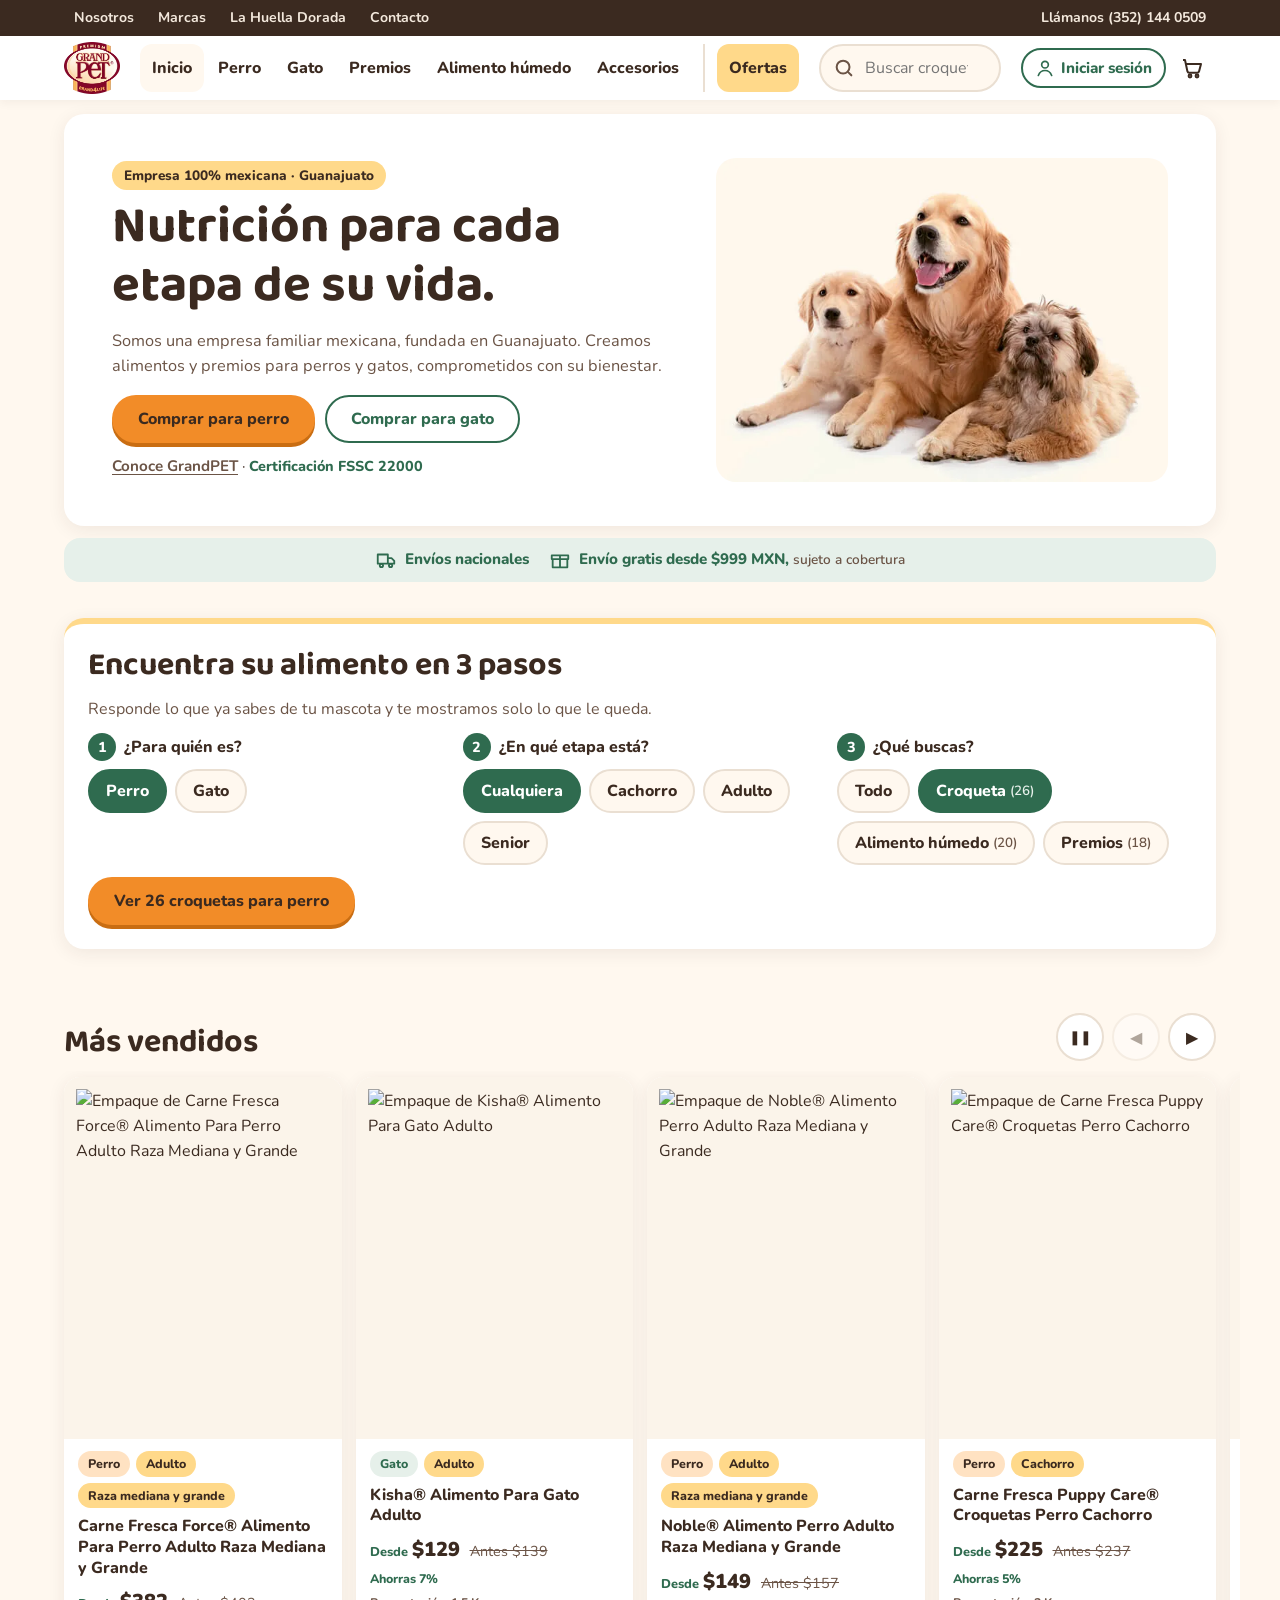
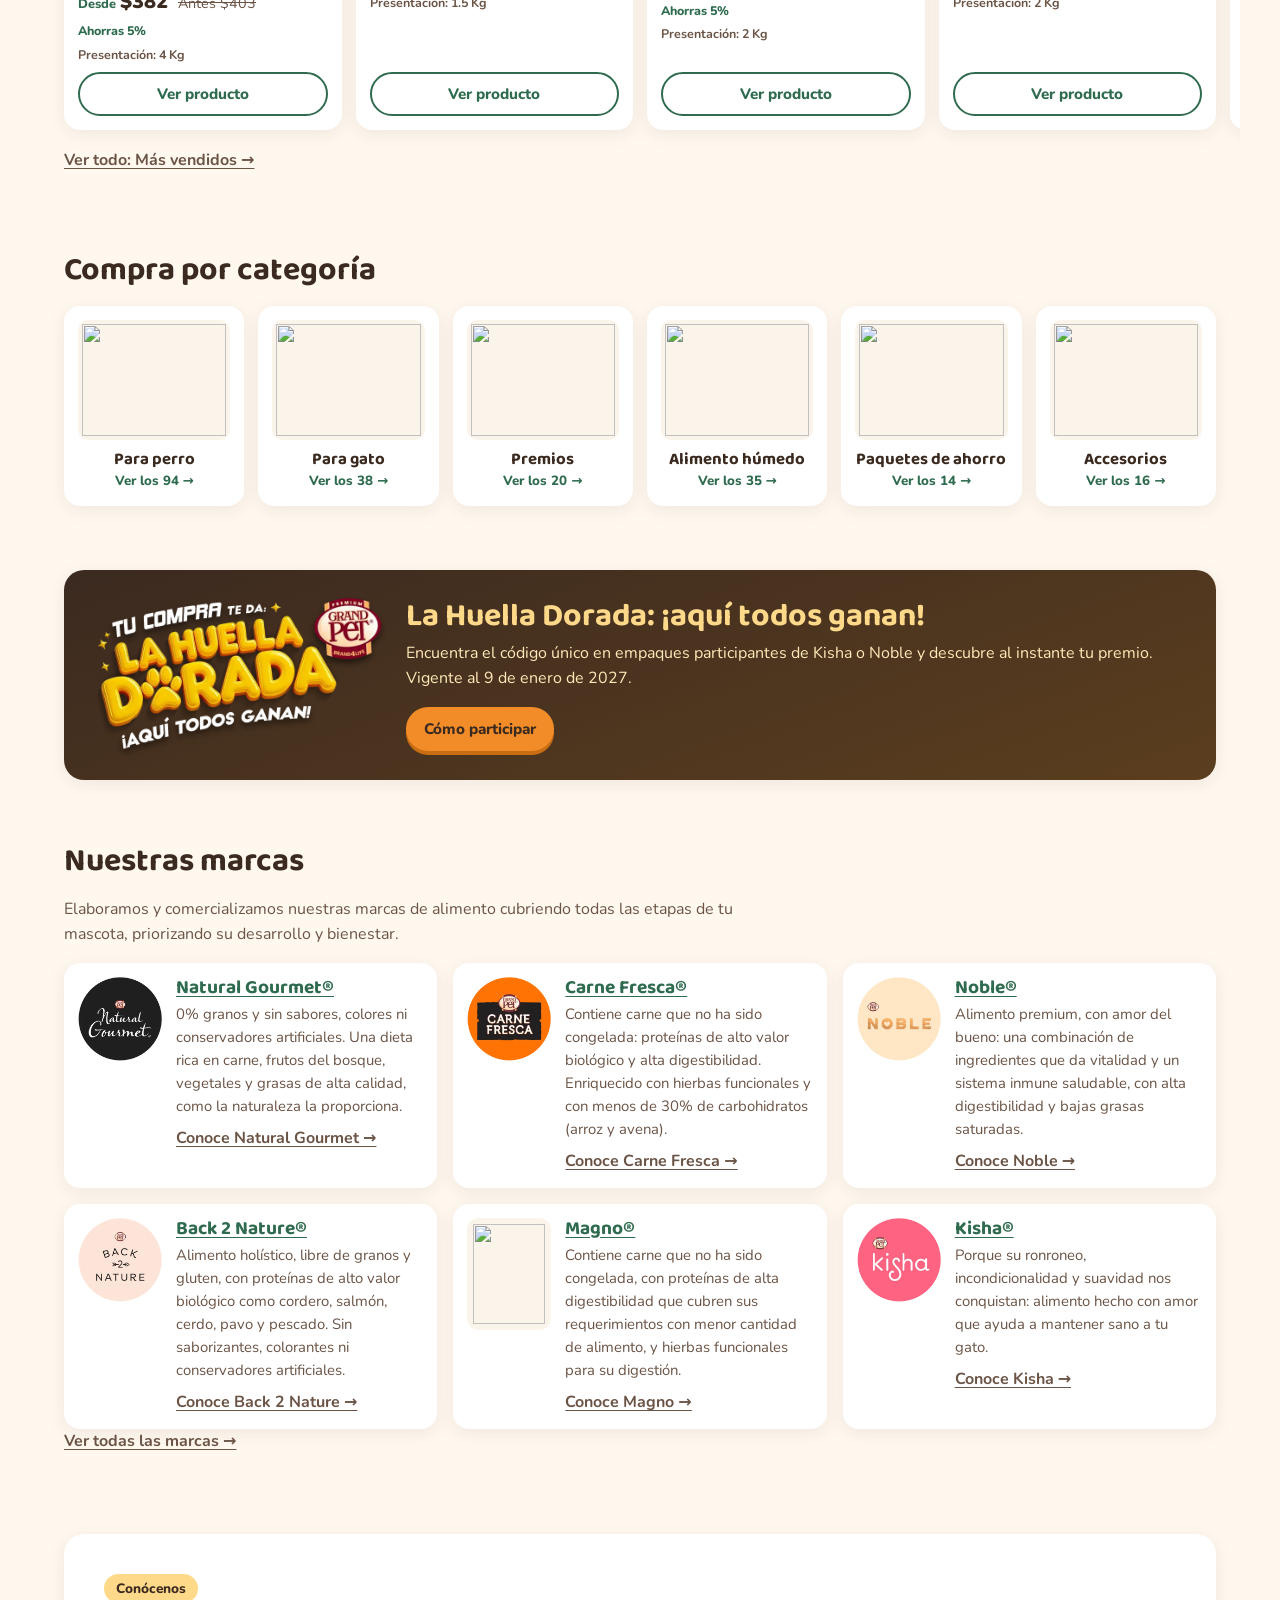
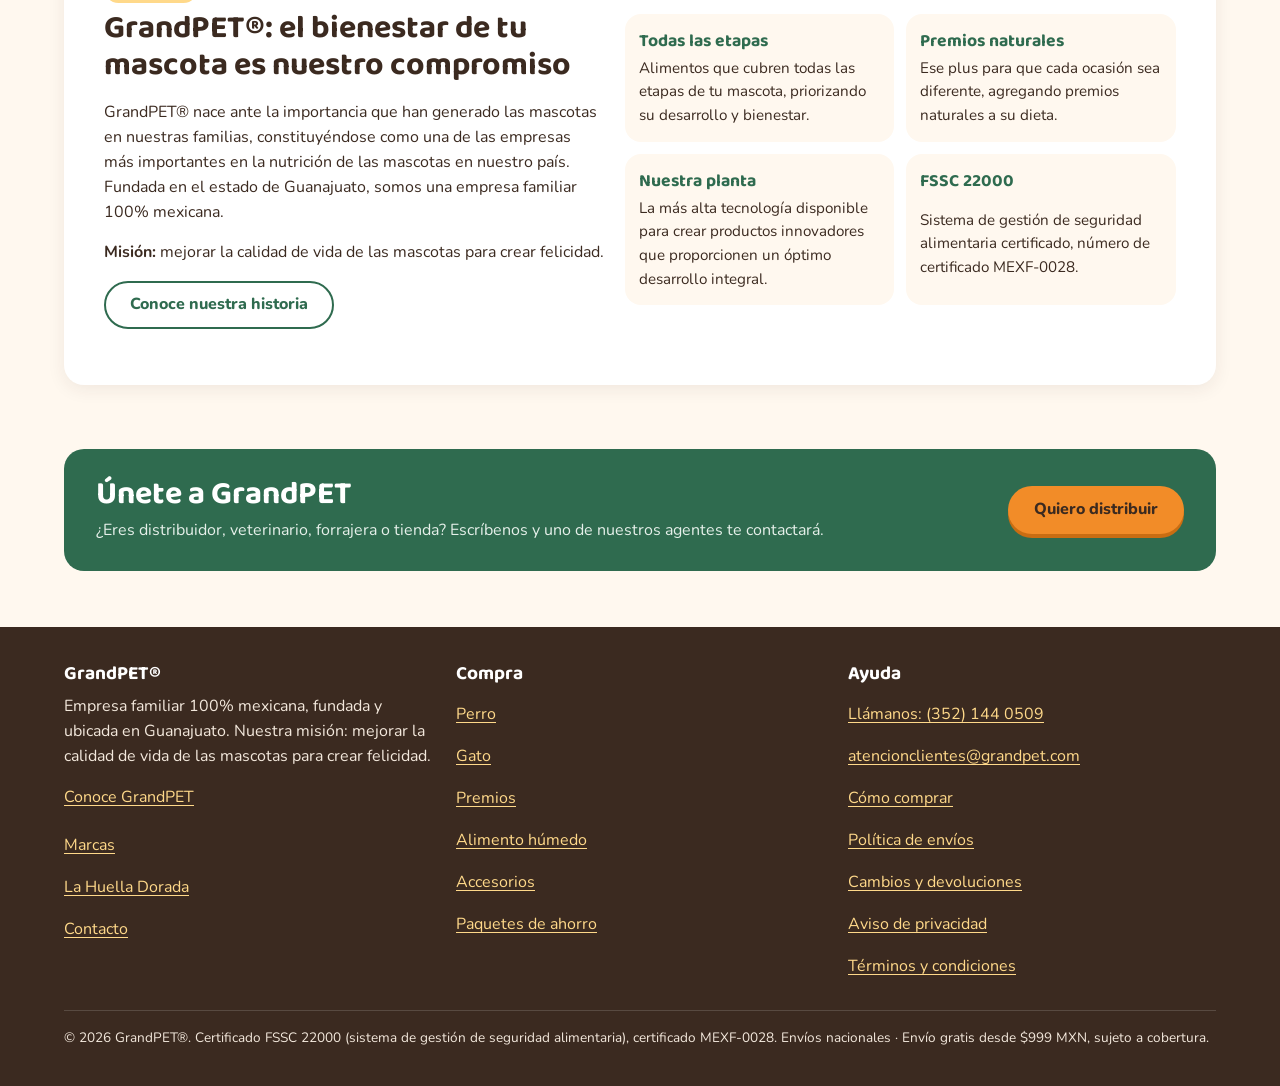
==== commit 0f2aa9fd: "Inicio primero en el menú, login lleva a Inicio y carruseles cada 3 s - 'Inicio' como primer enlace " ====
--- a/index.html
+++ b/index.html
@@ -60,7 +60,7 @@
     <!-- Carruseles reutilizables, se desplazan solos. Configura cada uno con atributos:
          data-title, data-collection (perro, gato, premios, humedo, accesorios, ofertas, cachorros, gatitos,
          paquetes, mas-vendidos, todo), data-limit (cantidad) y data-autoplay (segundos entre avances). -->
-    <section class="section" data-carousel data-collection="mas-vendidos" data-title="Más vendidos" data-limit="10" data-autoplay="6" data-eager></section>
+    <section class="section" data-carousel data-collection="mas-vendidos" data-title="Más vendidos" data-limit="10" data-autoplay="3" data-eager></section>
 
     <!-- En lugar de más filas de productos: accesos directos por categoría (inicio.js pone foto y conteo) -->
     <section class="section" aria-labelledby="cats-t">
--- a/assets/css/styles.css
+++ b/assets/css/styles.css
@@ -23,6 +23,7 @@
 }
 
 *, *::before, *::after { box-sizing: border-box; }
+[hidden] { display: none !important; } /* que ninguna regla de display gane a "hidden" */
 html { -webkit-text-size-adjust: 100%; scroll-padding-top: 150px; } /* header + buscador en móvil */
 @media (min-width: 1024px) { html { scroll-padding-top: 90px; } }
 body {
@@ -562,6 +563,96 @@
 .cat-text small { color: var(--verde); font-weight: 800; }
 @media (min-width: 700px) { .cats { grid-template-columns: repeat(3, minmax(0, 1fr)); gap: 14px; } .cat-media { width: 72px; height: 84px; } }
 @media (min-width: 1024px) { .cats { grid-template-columns: repeat(6, minmax(0, 1fr)); } .cat { flex-direction: column; text-align: center; padding: 14px; } .cat-media { width: 100%; height: 120px; } }
+
+/* ======================= Cuenta y panel de administración ======================= */
+.muted { color: var(--cafe-suave); }
+.login-card { max-width: 440px; margin: 24px auto 48px; background: var(--blanco); border-radius: var(--radio-lg); box-shadow: var(--sombra); padding: 24px; display: grid; gap: 12px; }
+.login-card h1 { margin: 0; }
+.login-card p { margin: 0; }
+.btn-google { background: var(--blanco); color: var(--cafe); border-color: var(--borde); }
+.btn-google:hover { border-color: var(--cafe-suave); color: var(--cafe); }
+.account-head { display: flex; flex-wrap: wrap; align-items: center; justify-content: space-between; gap: 12px; margin: 12px 0 16px; }
+.account-head h1 { margin: 0; }
+.account-head p { margin: 0; }
+.account-actions { display: flex; gap: 8px; flex-wrap: wrap; }
+.orders { list-style: none; padding: 0; margin: 0 0 40px; display: grid; gap: 12px; }
+.order { background: var(--blanco); border-radius: var(--radio); box-shadow: var(--sombra); padding: 14px 16px; }
+.order p { margin: 6px 0; }
+.order-top { display: flex; flex-wrap: wrap; align-items: center; gap: 8px 12px; }
+.order-top select { margin-left: auto; min-height: 40px; border: 2px solid var(--borde); border-radius: 10px; padding: 0 8px; font: 700 .9rem var(--texto); color: var(--cafe); background: var(--blanco); }
+.order-items { margin: 6px 0; padding-left: 18px; font-size: .92rem; }
+.order-total { font-size: .95rem; }
+.status { display: inline-block; font-size: .75rem; font-weight: 800; padding: 3px 10px; border-radius: 999px; background: var(--amarillo); color: var(--cafe); }
+.status-confirmado { background: #DCEBFF; color: #1E4C8A; }
+.status-enviado { background: #EBDDFB; color: #5B2C8F; }
+.status-entregado { background: var(--verde-claro); color: var(--verde); }
+.status-cancelado { background: #F8DEDA; color: var(--error); }
+.tabs { display: flex; gap: 6px; overflow-x: auto; border-bottom: 2px solid var(--borde); margin-bottom: 16px; }
+.tabs [role="tab"] { flex: none; min-height: 44px; padding: 0 14px; border: 0; background: none; font: 800 .95rem var(--texto); color: var(--cafe-suave); cursor: pointer; border-bottom: 3px solid transparent; margin-bottom: -2px; }
+.tabs [aria-selected="true"] { color: var(--verde); border-bottom-color: var(--verde); }
+[role="tabpanel"] { padding-bottom: 40px; }
+.admin-tools { display: flex; flex-wrap: wrap; gap: 10px; align-items: flex-end; margin-bottom: 12px; }
+.admin-tools label { display: grid; gap: 4px; font-weight: 700; font-size: .9rem; }
+.admin-tools .check { display: flex; align-items: center; gap: 8px; min-height: 44px; }
+.admin-tools select, .admin-tools input[type="search"] { min-height: 44px; border: 2px solid var(--borde); border-radius: 12px; padding: 0 12px; font: 1rem var(--texto); color: var(--cafe); background: var(--blanco); }
+.grow { flex: 1; min-width: 0; }
+.admin-list { list-style: none; padding: 0; margin: 0 0 16px; display: grid; gap: 8px; }
+.admin-row { background: var(--blanco); border-radius: 12px; box-shadow: var(--sombra); padding: 10px 12px; display: flex; align-items: center; gap: 12px; }
+.admin-row img { width: 48px; height: 48px; object-fit: contain; flex: none; }
+.admin-card { background: var(--blanco); border-radius: var(--radio); box-shadow: var(--sombra); padding: 16px; margin-bottom: 20px; }
+.note-row { display: flex; gap: 8px; align-items: flex-start; }
+.note-row textarea, .note-row input { flex: 1; min-height: 44px; border: 2px solid var(--borde); border-radius: 12px; padding: 8px 12px; font: 1rem var(--texto); color: var(--cafe); }
+.flash { padding: 10px 14px; border-radius: 12px; font-weight: 700; margin: 0 0 12px; }
+.flash.ok { background: var(--verde-claro); color: var(--verde); }
+.flash.err { background: #F8DEDA; color: var(--error); }
+.editor { border: 0; border-radius: var(--radio-lg); padding: 16px; width: min(640px, calc(100vw - 16px)); max-height: calc(100vh - 32px); box-shadow: var(--sombra-hover); color: var(--cafe); background: var(--blanco); color-scheme: light; }
+.editor form { min-width: 0; }
+.editor { overflow-x: hidden; overflow-y: auto; }
+.ed-table { table-layout: fixed; }
+.ed-table th:first-child { width: 32%; font-size: .85rem; overflow-wrap: anywhere; }
+.ed-table th:last-child, .ed-table td:last-child { width: 46px; text-align: center; }
+.ed-table input[type="number"] { min-width: 0; padding: 4px 6px !important; }
+.editor::backdrop { background: rgba(59, 42, 32, .45); }
+.editor h2 { font-size: 1.2rem; }
+.ed-table { width: 100%; border-collapse: collapse; margin: 6px 0 10px; font-size: .9rem; }
+.ed-table th, .ed-table td { padding: 6px 4px; text-align: left; border-bottom: 1px solid var(--borde); }
+.ed-table input[type="number"] { width: 100%; min-height: 40px !important; margin: 0 !important; }
+.ed-table input[type="checkbox"] { width: 22px; height: 22px; accent-color: var(--verde); }
+.ed-actions { display: flex; justify-content: flex-end; flex-wrap: wrap; gap: 8px; margin-top: 8px; }
+
+/* Menú en una sola línea; en pantallas medianas el buscador baja a su propia fila */
+.main-nav a { white-space: nowrap; }
+@media (min-width: 1024px) and (max-width: 1279px) {
+  .main-nav a { padding: 0 8px; font-size: .92rem; }
+  .header-search { display: none; }
+  .search-row { display: block; }
+  .header-actions { margin-left: auto; }
+}
+
+/* Botón de iniciar sesión en el header (comprar requiere sesión) */
+.header-login { min-height: 40px; padding: 6px 12px; gap: 6px; white-space: nowrap; }
+.header-login svg { width: 20px; height: 20px; }
+.header-login .lbl-long { display: none; }
+@media (min-width: 700px) { .header-login .lbl-long { display: inline; } .header-login .lbl-short { display: none; } }
+.login-required { display: grid; gap: 10px; border: 2px solid var(--naranja); background: #FFF3E3; }
+.login-required[hidden] { display: none; }
+.login-required p { margin: 0; }
+
+/* ======================= Reseñas ======================= */
+.stars small { color: var(--cafe-suave); font-weight: 700; font-size: .8em; }
+.stars-link { display: inline-block; margin-top: 6px; text-decoration: none; }
+.reviews-sum { font-size: 1.1rem; }
+.review-list { list-style: none; padding: 0; margin: 0 0 14px; display: grid; gap: 10px; }
+.review { background: var(--blanco); border-radius: var(--radio); box-shadow: var(--sombra); padding: 12px 14px; }
+.review p { margin: 6px 0; }
+.review-top { display: flex; flex-wrap: wrap; align-items: center; gap: 6px 10px; }
+/* Selector de estrellas: en el HTML van de 5 a 1 y se muestran de 1 a 5. */
+.rating-input { border: 0; padding: 0; margin: 0 0 6px; display: flex; flex-direction: row-reverse; justify-content: flex-end; gap: 4px; }
+.rating-input legend { font-weight: 700; font-size: .92rem; margin-bottom: 4px; width: 100%; }
+.rating-input input { position: absolute; opacity: 0; width: 1px; height: 1px; }
+.rating-input label { font-size: 2rem; line-height: 1; color: var(--borde); cursor: pointer; min-width: 40px; min-height: 40px; display: grid; place-items: center; }
+.rating-input input:checked ~ label, .rating-input label:hover, .rating-input label:hover ~ label { color: #C98A00; }
+.rating-input input:focus-visible + label { outline: 3px solid var(--verde); outline-offset: 2px; border-radius: 8px; }
 
 /* ======================= Celular: todo más compacto ======================= */
 @media (max-width: 699px) {
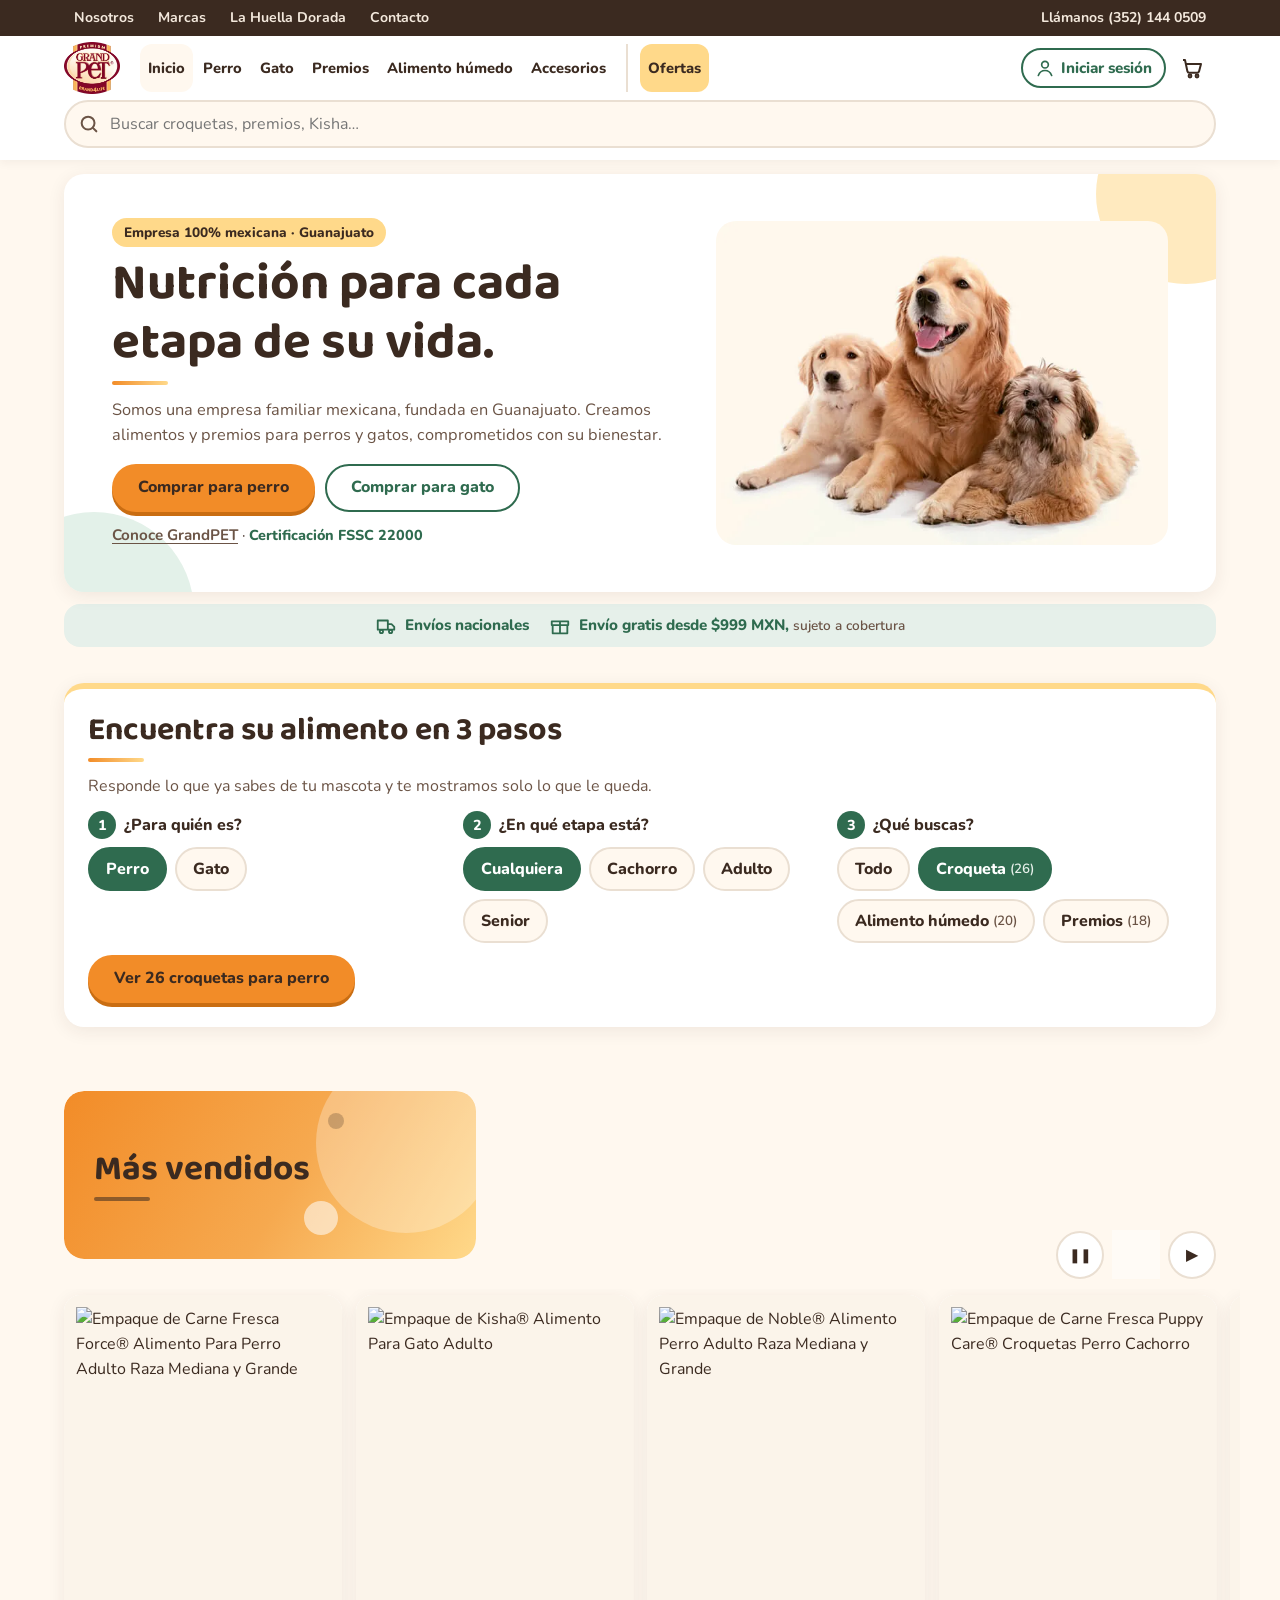
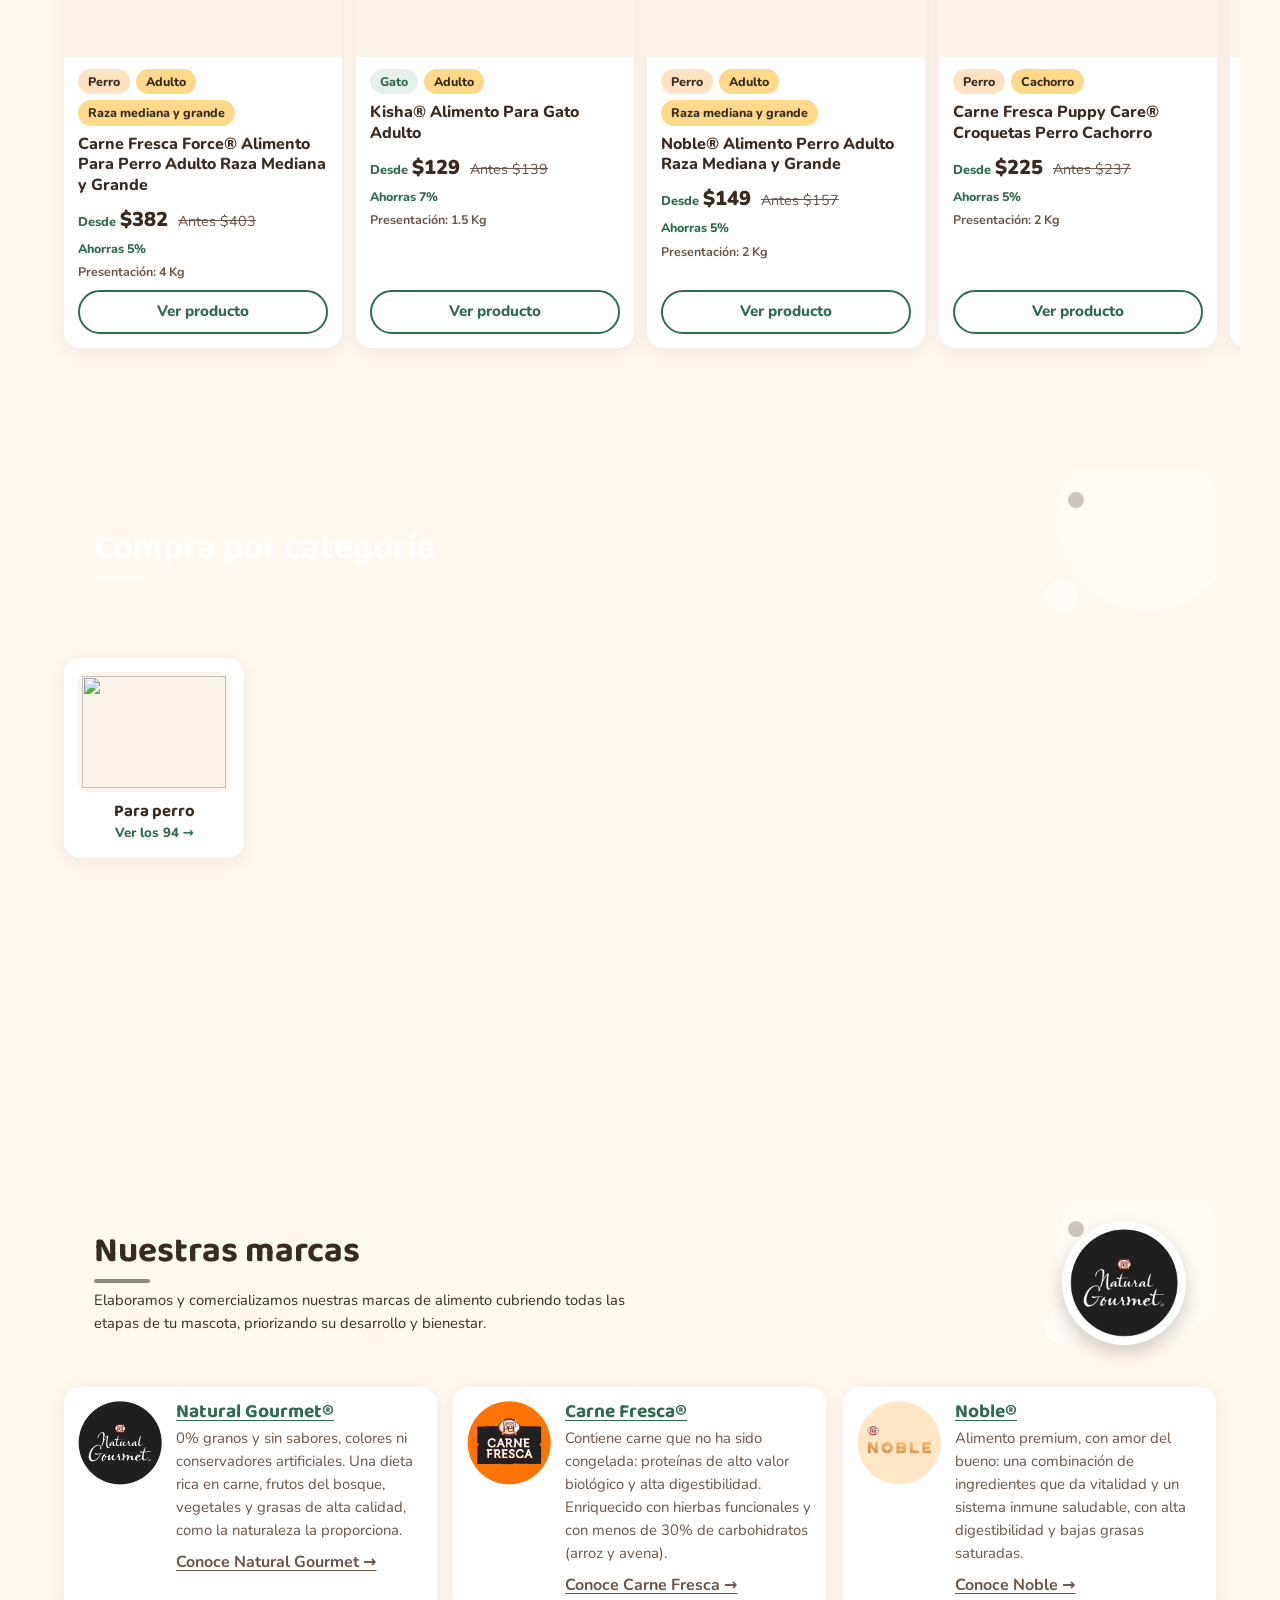
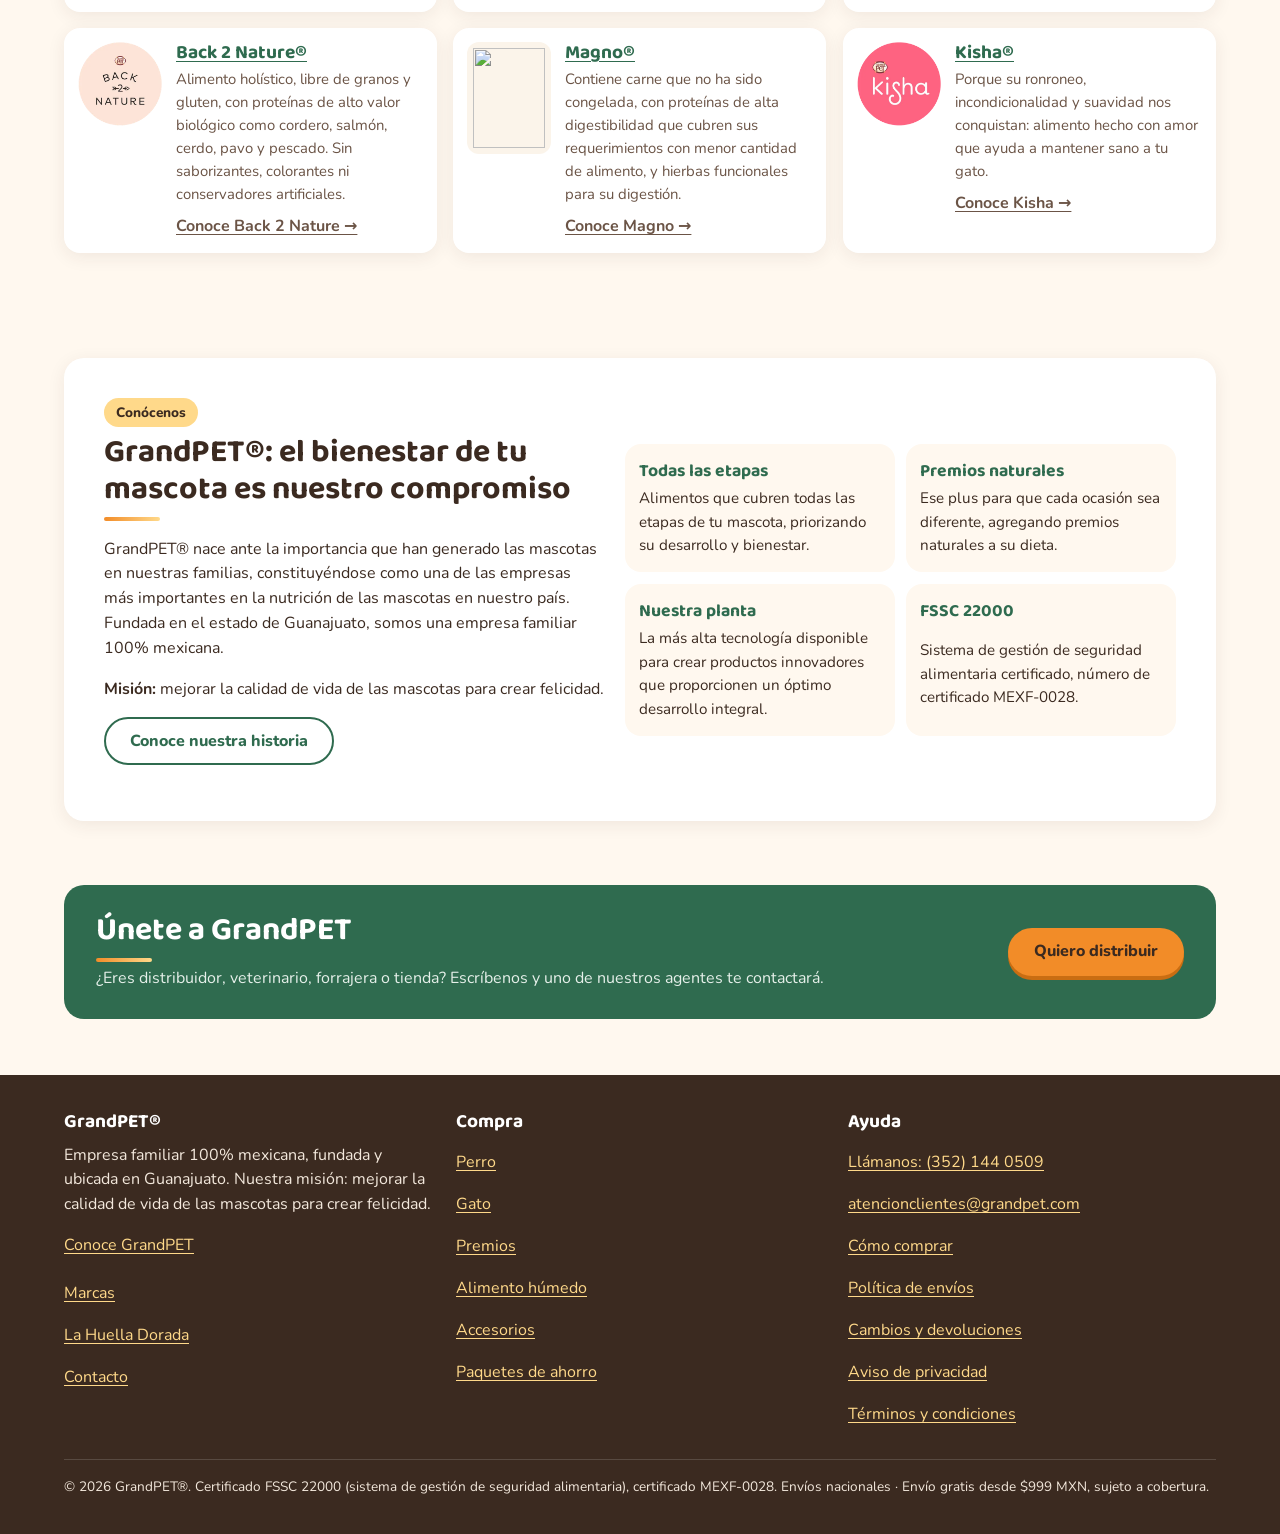
==== commit 70a0a615: "Celular: foto del inicio visible arriba del título La foto de los perros del hero (antes solo en com" ====
--- a/index.html
+++ b/index.html
@@ -35,7 +35,7 @@
           </div>
           <div class="hero-art" aria-hidden="true">
             <!-- Foto de marca, sin promociones: un empaque con "1 kg gratis" anunciaría una promo sin vigencia ni condiciones -->
-            <img class="hero-photo" src="assets/img/empresa-1.webp" alt="" width="664" height="476" loading="lazy" decoding="async">
+            <img class="hero-photo" src="assets/img/empresa-1.webp" alt="" width="664" height="476" fetchpriority="high" decoding="async">
           </div>
         </div>
         <ul class="trust" aria-label="Envíos">
--- a/assets/css/styles.css
+++ b/assets/css/styles.css
@@ -129,7 +129,8 @@
 .hero-sub { font-size: 1.02rem; color: var(--cafe-suave); max-width: 56ch; margin-bottom: 16px; }
 .hero-ctas { display: grid; gap: 10px; }
 .hero-more { margin: 12px 0 0; font-size: .95rem; }
-.hero-art { display: none; }
+/* En celular la foto va arriba del título, panorámica y baja, para no empujar los botones de compra. */
+.hero-art { display: block; }
 .hero-art img { width: 100%; aspect-ratio: 1 / 1; object-fit: contain; }
 .trust {
   list-style: none; display: flex; flex-wrap: wrap; justify-content: center; gap: 6px 20px;
@@ -223,6 +224,7 @@
 .track > li { flex: 0 0 calc((100% - var(--gap) * (var(--per) - 1)) / var(--per)); scroll-snap-align: start; }
 .track.dragging { scroll-snap-type: none; scroll-behavior: auto; cursor: grabbing; user-select: none; }
 .track.dragging a, .track.dragging button { pointer-events: none; }
+.track.gliding { scroll-snap-type: none; scroll-behavior: auto; }
 
 /* ---------- Colección ---------- */
 .breadcrumbs { font-size: .9rem; color: var(--cafe-suave); padding: 16px 0 0; }
@@ -551,6 +553,10 @@
 
 /* Foto del hero (sin promociones) */
 .hero-art .hero-photo { aspect-ratio: auto; width: 100%; height: auto; object-fit: cover; border-radius: var(--radio-lg); }
+@media (max-width: 1023px) {
+  .hero-art { order: -1; }
+  .hero-art .hero-photo { aspect-ratio: 16 / 7; height: auto; max-height: 170px; object-fit: cover; object-position: center 35%; }
+}
 
 /* Compra por categoría */
 .cats { list-style: none; padding: 0; margin: 0; display: grid; grid-template-columns: repeat(2, minmax(0, 1fr)); gap: 10px; }
@@ -622,7 +628,7 @@
 
 /* Menú en una sola línea; en pantallas medianas el buscador baja a su propia fila */
 .main-nav a { white-space: nowrap; }
-@media (min-width: 1024px) and (max-width: 1279px) {
+@media (min-width: 1024px) and (max-width: 1399px) {
   .main-nav a { padding: 0 8px; font-size: .92rem; }
   .header-search { display: none; }
   .search-row { display: block; }
@@ -653,6 +659,115 @@
 .rating-input label { font-size: 2rem; line-height: 1; color: var(--borde); cursor: pointer; min-width: 40px; min-height: 40px; display: grid; place-items: center; }
 .rating-input input:checked ~ label, .rating-input label:hover, .rating-input label:hover ~ label { color: #C98A00; }
 .rating-input input:focus-visible + label { outline: 3px solid var(--verde); outline-offset: 2px; border-radius: 8px; }
+
+/* ======================= Animaciones de entrada (≈3 s por sección) =======================
+   Solo con la clase .anim (la pone app.js si hay JS y no está activado "reducir movimiento").
+   Los keyframes terminan en transform: none para no afectar elementos sticky o fixed. */
+.anim .rv { opacity: 0; }
+.anim .rv.rv-in { animation: rv-up .9s cubic-bezier(.2, .75, .25, 1) both; }
+@keyframes rv-up { from { opacity: 0; transform: translateY(28px); } to { opacity: 1; transform: none; } }
+.anim .rv.rv-done { animation: none; opacity: 1; }
+
+/* Elementos dentro de la sección: entran escalonados con un pequeño rebote */
+.anim .rv-in :is(.card, .cat, .brand-card, .info-card, .logo-card, .line-card, .review, .order, .about-points li, .values li, .steps li, .guide fieldset, .trust li, .cart-item, .cards-3 > li, .cards-4 > li) {
+  animation: rv-pop .75s cubic-bezier(.3, 1.45, .5, 1) both;
+  animation-delay: calc(.3s + var(--i, 0) * .15s);
+}
+@keyframes rv-pop { from { opacity: 0; transform: translateY(20px) scale(.92); } to { opacity: 1; transform: none; } }
+
+/* Barra de color que se dibuja bajo cada título */
+.anim .rv-in :is(h1, h2):not(.sr-only)::after {
+  content: ""; display: block; width: 56px; height: 4px; margin-top: 8px; border-radius: 4px;
+  background: linear-gradient(90deg, var(--naranja), var(--amarillo));
+  transform-origin: left; animation: rv-bar .9s .4s cubic-bezier(.2, .8, .2, 1) both;
+}
+.carousel-head h2::after, .huella-band h2::after { margin-top: 6px; }
+@keyframes rv-bar { from { transform: scaleX(0); } to { transform: scaleX(1); } }
+
+/* Rastro de huellitas: cruza la parte superior de la sección y se desvanece a los 3 s */
+.paws { position: absolute; top: 4px; right: 14px; display: flex; gap: 10px; pointer-events: none; z-index: 3; }
+.paws svg { width: 22px; height: 22px; opacity: 0; animation: paw 1.6s ease-out both; }
+.paws svg:nth-child(odd) { transform: rotate(-16deg) translateY(4px); }
+.paws svg:nth-child(even) { transform: rotate(16deg) translateY(-4px); }
+.paws svg:nth-child(1) { fill: var(--naranja); animation-delay: 0s; }
+.paws svg:nth-child(2) { fill: var(--verde); animation-delay: .35s; }
+.paws svg:nth-child(3) { fill: #E0A800; animation-delay: .7s; }
+.paws svg:nth-child(4) { fill: var(--naranja); animation-delay: 1.05s; }
+.paws svg:nth-child(5) { fill: var(--verde); animation-delay: 1.4s; }
+@keyframes paw {
+  0% { opacity: 0; scale: .3; }
+  18% { opacity: 1; scale: 1.15; }
+  30% { scale: 1; }
+  75% { opacity: .95; }
+  100% { opacity: 0; scale: .9; }
+}
+
+/* Portada: figuras de color que flotan detrás del hero y la foto que se acerca */
+.hero-card { position: relative; }
+.hero-card > * { position: relative; z-index: 1; }
+.anim .hero.rv-in .hero-card::before, .anim .hero.rv-in .hero-card::after {
+  content: ""; position: absolute; border-radius: 50%; z-index: 0; pointer-events: none;
+  animation: blob 3s cubic-bezier(.2, .8, .2, 1) both;
+}
+.anim .hero.rv-in .hero-card::before { width: 180px; height: 180px; top: -70px; right: -60px; background: var(--amarillo); }
+.anim .hero.rv-in .hero-card::after { width: 200px; height: 200px; bottom: -120px; left: -70px; background: #CDE5D7; animation-delay: .3s; }
+@keyframes blob { 0% { transform: scale(0); opacity: 0; } 55% { transform: scale(1.12); opacity: .7; } 100% { transform: scale(1); opacity: .55; } }
+.anim .rv-in :is(.hero-photo, .page-hero-img, .huella-arte) { animation: zoom-in 1.8s .25s cubic-bezier(.2, .8, .2, 1) both; }
+@keyframes zoom-in { from { opacity: 0; transform: scale(.85) rotate(-2deg); } to { opacity: 1; transform: none; } }
+.anim .rv-in .hero-kicker { animation: rv-pop .7s .2s cubic-bezier(.3, 1.45, .5, 1) both; }
+
+/* ======================= Banner de cada sección =======================
+   Franja de color con título, subtítulo, foto y figuras. Solo se animan transform/opacity/clip-path,
+   una vez, al aparecer (fluido en celular). */
+.sec-banner {
+  position: relative; overflow: hidden; isolation: isolate;
+  display: grid; grid-template-columns: 1fr auto; align-items: center; gap: 12px;
+  min-height: 118px; margin: 0 0 16px; padding: 16px 18px; border-radius: var(--radio-lg);
+  color: var(--cafe); box-shadow: 0 10px 26px rgba(59, 42, 32, .12);
+}
+.sec-banner .sb-text { position: relative; z-index: 2; min-width: 0; }
+.sec-banner h1, .sec-banner h2 { margin: 0; font-size: clamp(1.35rem, 4.6vw, 2.2rem); color: inherit; }
+.sec-banner p { margin: 6px 0 0; color: inherit; opacity: .92; font-size: .92rem; max-width: 60ch; }
+.sb-t0 { background: linear-gradient(120deg, #F28C28 0%, #F6A94F 55%, #FFD98A 100%); }
+.sb-t1 { background: linear-gradient(120deg, #2F6B4F 0%, #3E8A65 60%, #6FB08C 100%); color: #fff; }
+.sb-t2 { background: linear-gradient(120deg, #FFD98A 0%, #FFE7B3 60%, #FFF3D6 100%); }
+.sb-t3 { background: linear-gradient(120deg, #3B2A20 0%, #5B3E1E 60%, #7A5530 100%); color: #FFF3D6; }
+.sec-banner .sb-art { position: relative; z-index: 1; width: 96px; height: 96px; display: grid; place-items: center; }
+.sec-banner .sb-art img { width: 96px; height: 96px; object-fit: contain; border-radius: 50%; background: #fff; padding: 8px; box-shadow: 0 8px 18px rgba(0, 0, 0, .18); position: relative; z-index: 2; }
+.sec-banner .sb-art svg { width: 64px; height: 64px; fill: currentColor; opacity: .9; position: relative; z-index: 2; }
+.sb-dot { position: absolute; border-radius: 50%; z-index: 1; }
+.sb-dot.d1 { width: 130px; height: 130px; right: -40px; top: -40px; background: rgba(255, 255, 255, .28); }
+.sb-dot.d2 { width: 34px; height: 34px; left: -18px; bottom: 2px; background: rgba(255, 255, 255, .55); }
+.sb-dot.d3 { width: 16px; height: 16px; left: 6px; top: 0; background: rgba(59, 42, 32, .25); }
+.sb-shine { position: absolute; inset: 0; z-index: 3; pointer-events: none; transform: translateX(-120%);
+  background: linear-gradient(105deg, transparent 30%, rgba(255, 255, 255, .45) 50%, transparent 70%); }
+.carousel-head:has(.carousel-controls:only-child) { justify-content: flex-end; margin-top: -8px; }
+.sec-banner h1::after, .sec-banner h2::after { background: currentColor !important; opacity: .55; }
+.coll-head[data-banner] { padding-top: 4px; }
+
+/* Entrada "wow": la franja se pinta de izquierda a derecha, pasa un brillo, el título sube,
+   la foto entra girando con rebote y las figuras explotan. ≈1.6 s, luego el contenido escalonado. */
+.anim .rv-in .sec-banner { animation: sb-wipe .8s cubic-bezier(.65, 0, .35, 1) both; }
+.anim .rv-in .sec-banner .sb-text > * { animation: sb-rise .7s .35s cubic-bezier(.2, .8, .2, 1) both; }
+.anim .rv-in .sec-banner .sb-text > p { animation-delay: .5s; }
+.anim .rv-in .sec-banner .sb-art img, .anim .rv-in .sec-banner .sb-art svg { animation: sb-spin 1s .45s cubic-bezier(.3, 1.5, .5, 1) both; }
+.anim .rv-in .sec-banner .sb-dot { animation: sb-pop .8s cubic-bezier(.3, 1.6, .5, 1) both; }
+.anim .rv-in .sec-banner .sb-dot.d1 { animation-delay: .4s; }
+.anim .rv-in .sec-banner .sb-dot.d2 { animation-delay: .6s; }
+.anim .rv-in .sec-banner .sb-dot.d3 { animation-delay: .75s; }
+.anim .rv-in .sec-banner .sb-shine { animation: sb-shine 1.1s .7s ease-in-out both; }
+@keyframes sb-wipe { from { clip-path: inset(0 100% 0 0 round 20px); } to { clip-path: inset(0 0 0 0 round 20px); } }
+@keyframes sb-rise { from { opacity: 0; transform: translateY(18px); } to { opacity: 1; transform: none; } }
+@keyframes sb-spin { from { opacity: 0; transform: scale(.2) rotate(-200deg); } to { opacity: 1; transform: none; } }
+@keyframes sb-pop { from { transform: scale(0); } to { transform: none; } }
+@keyframes sb-shine { from { transform: translateX(-120%); } to { transform: translateX(120%); } }
+/* Detalle vivo y barato: la foto "respira" al pasar el mouse. */
+@media (hover: hover) { .sec-banner:hover .sb-art img { transform: scale(1.06) rotate(-4deg); transition: transform .3s; } }
+@media (min-width: 700px) {
+  .sec-banner { min-height: 150px; padding: 22px 30px; margin-bottom: 20px; }
+  .sec-banner .sb-art, .sec-banner .sb-art img { width: 124px; height: 124px; }
+  .sb-dot.d1 { width: 180px; height: 180px; right: -50px; top: -60px; }
+}
 
 /* ======================= Celular: todo más compacto ======================= */
 @media (max-width: 699px) {
